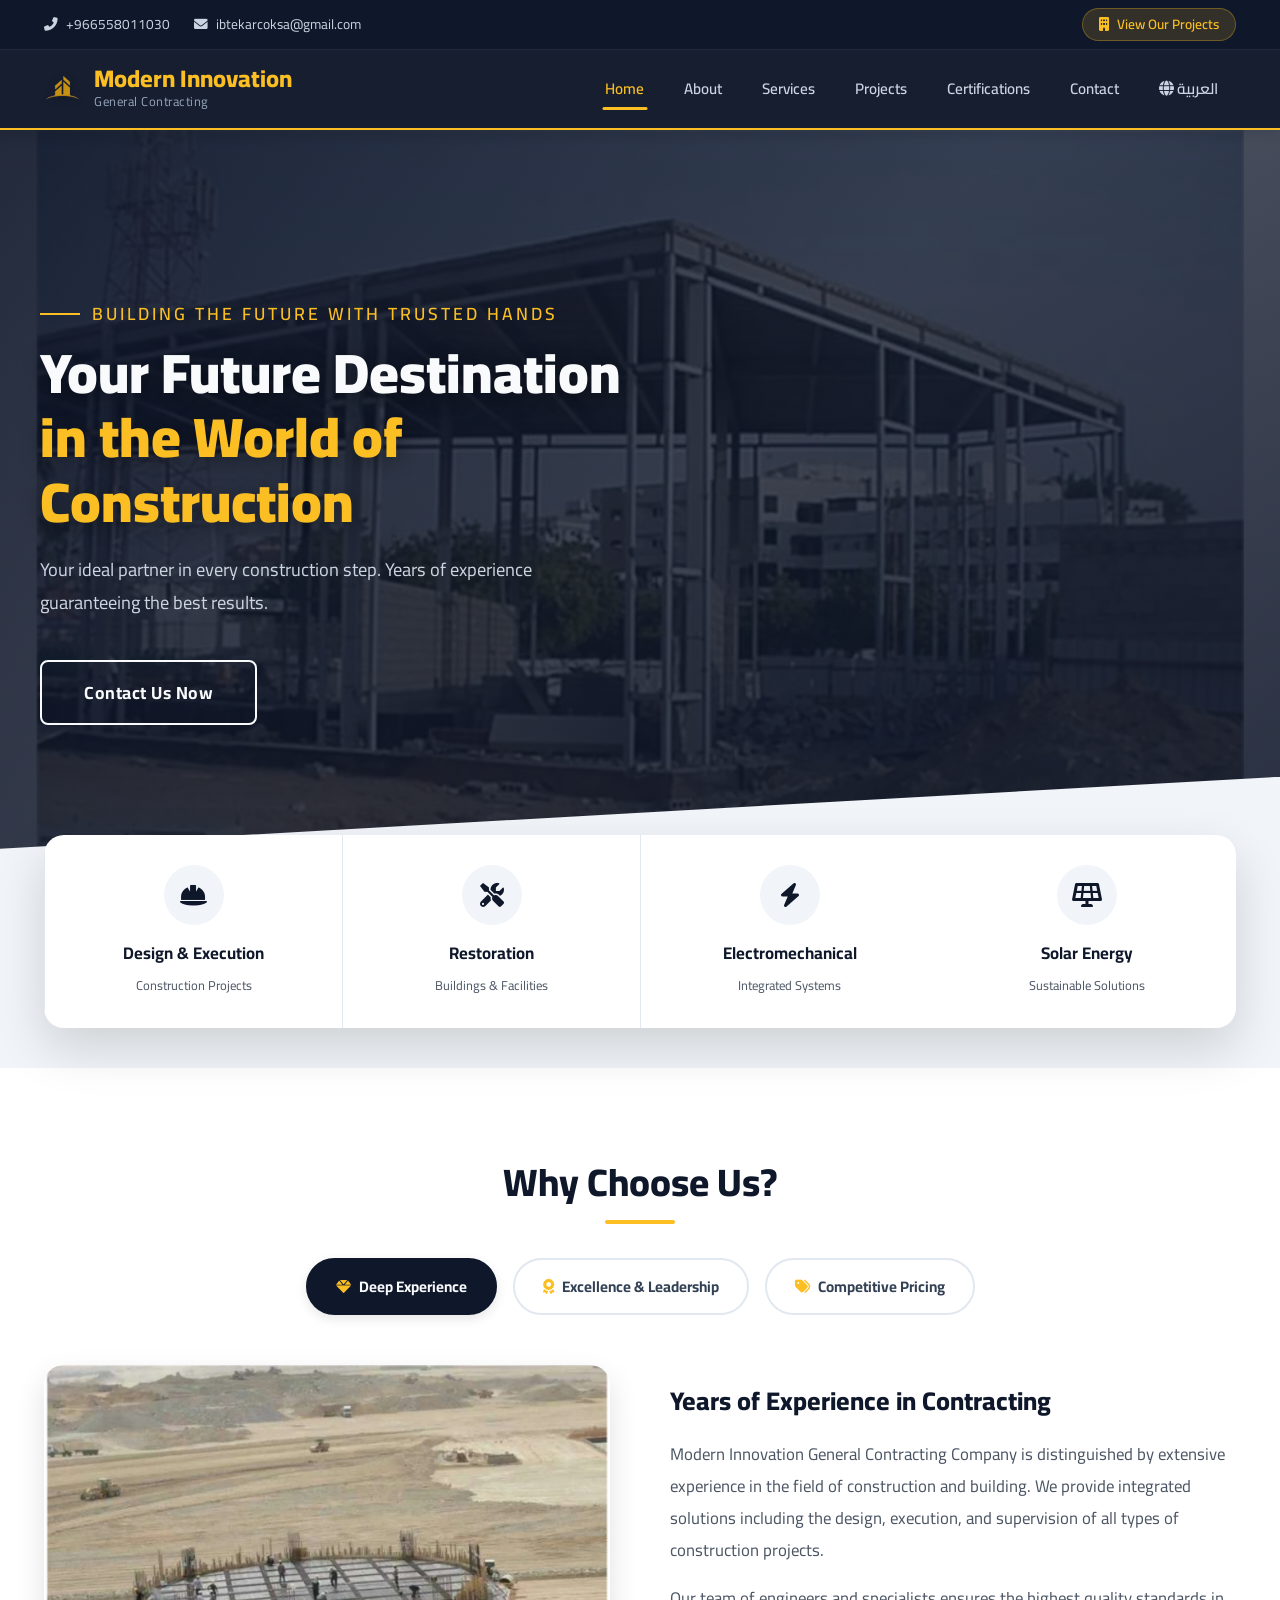
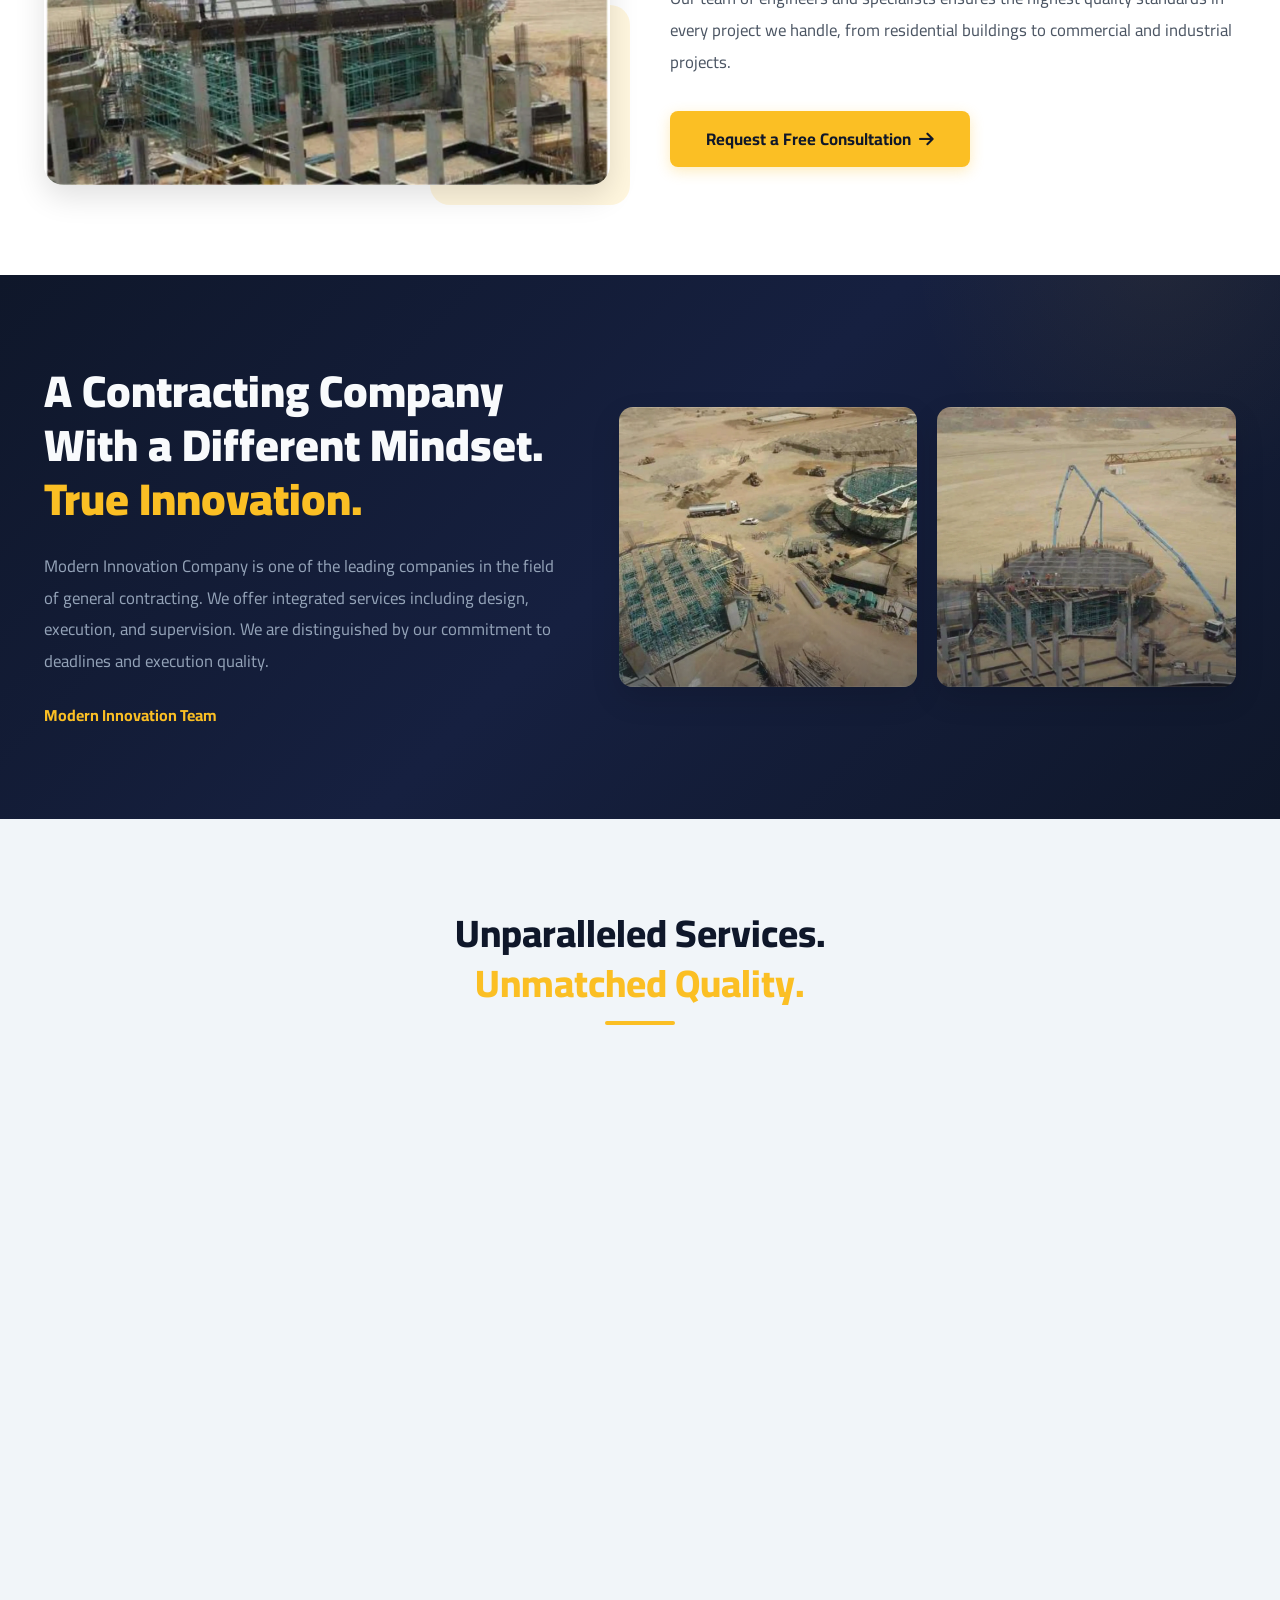
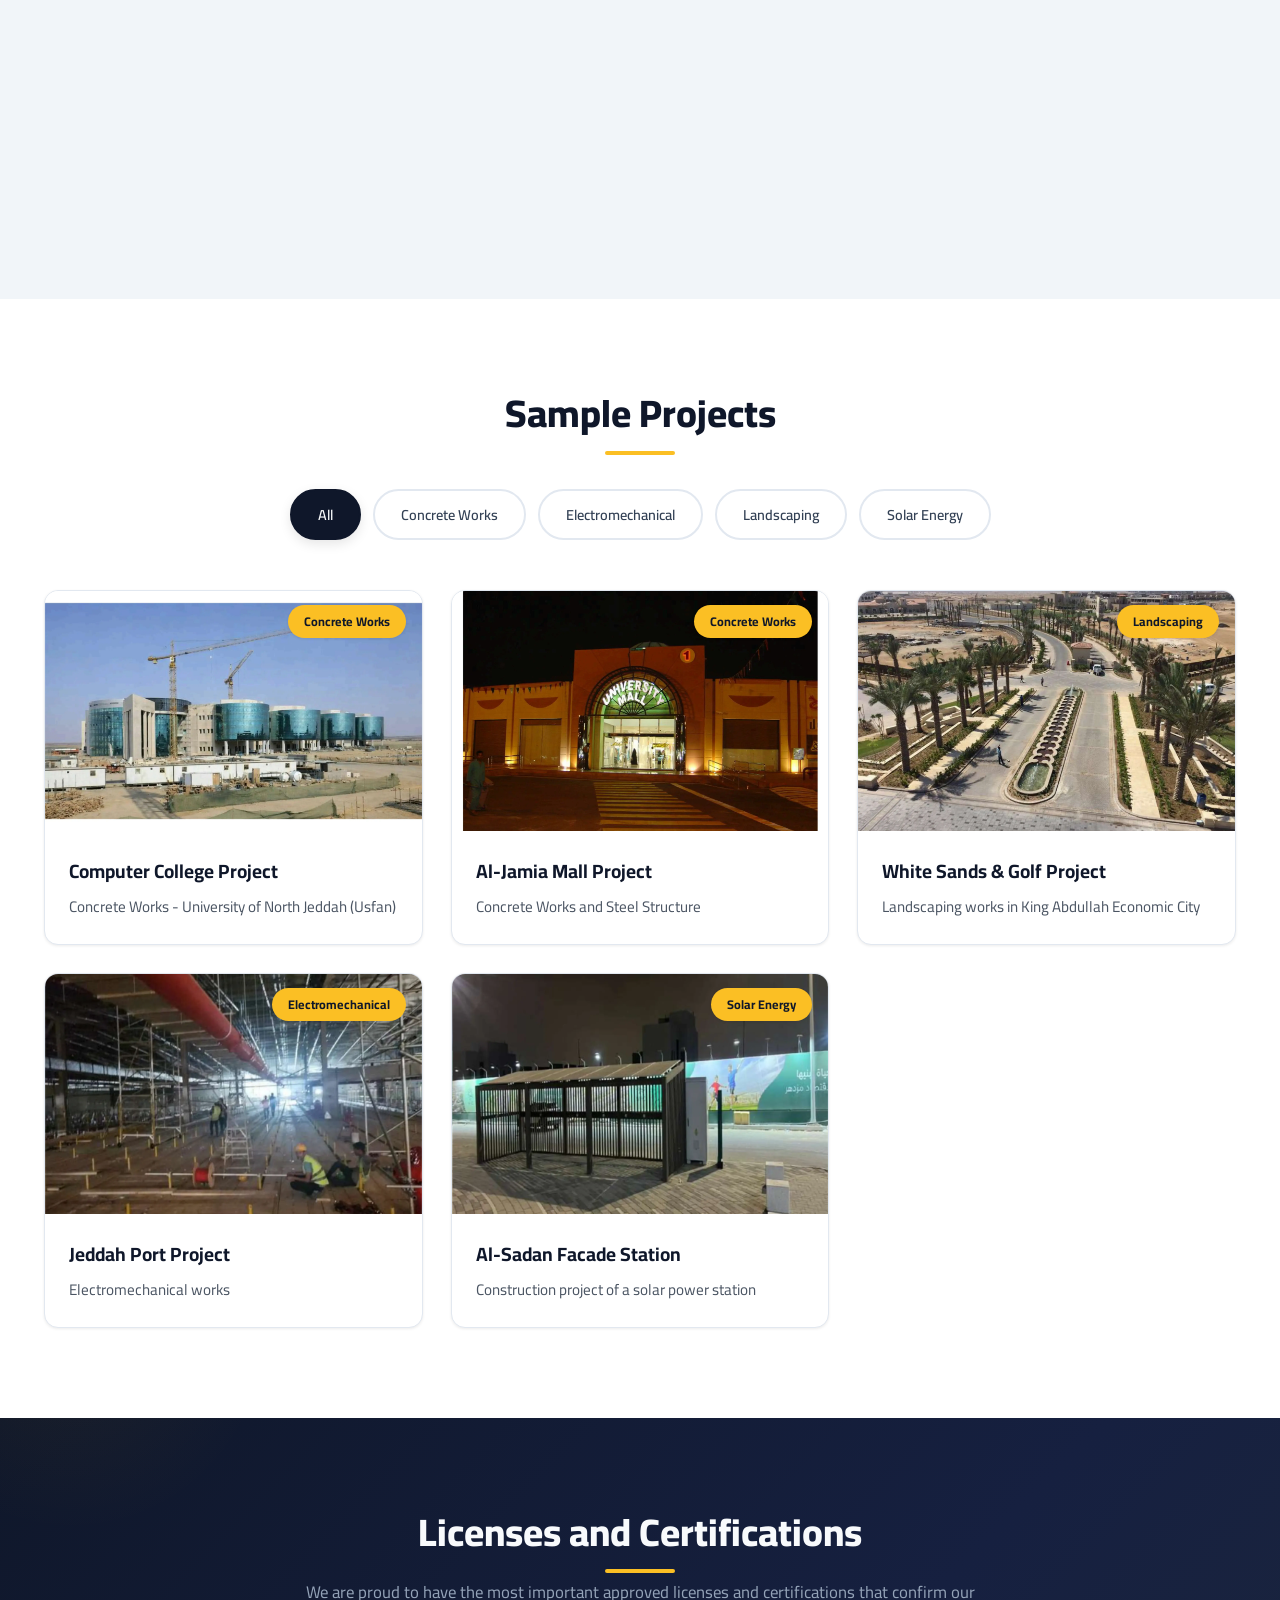
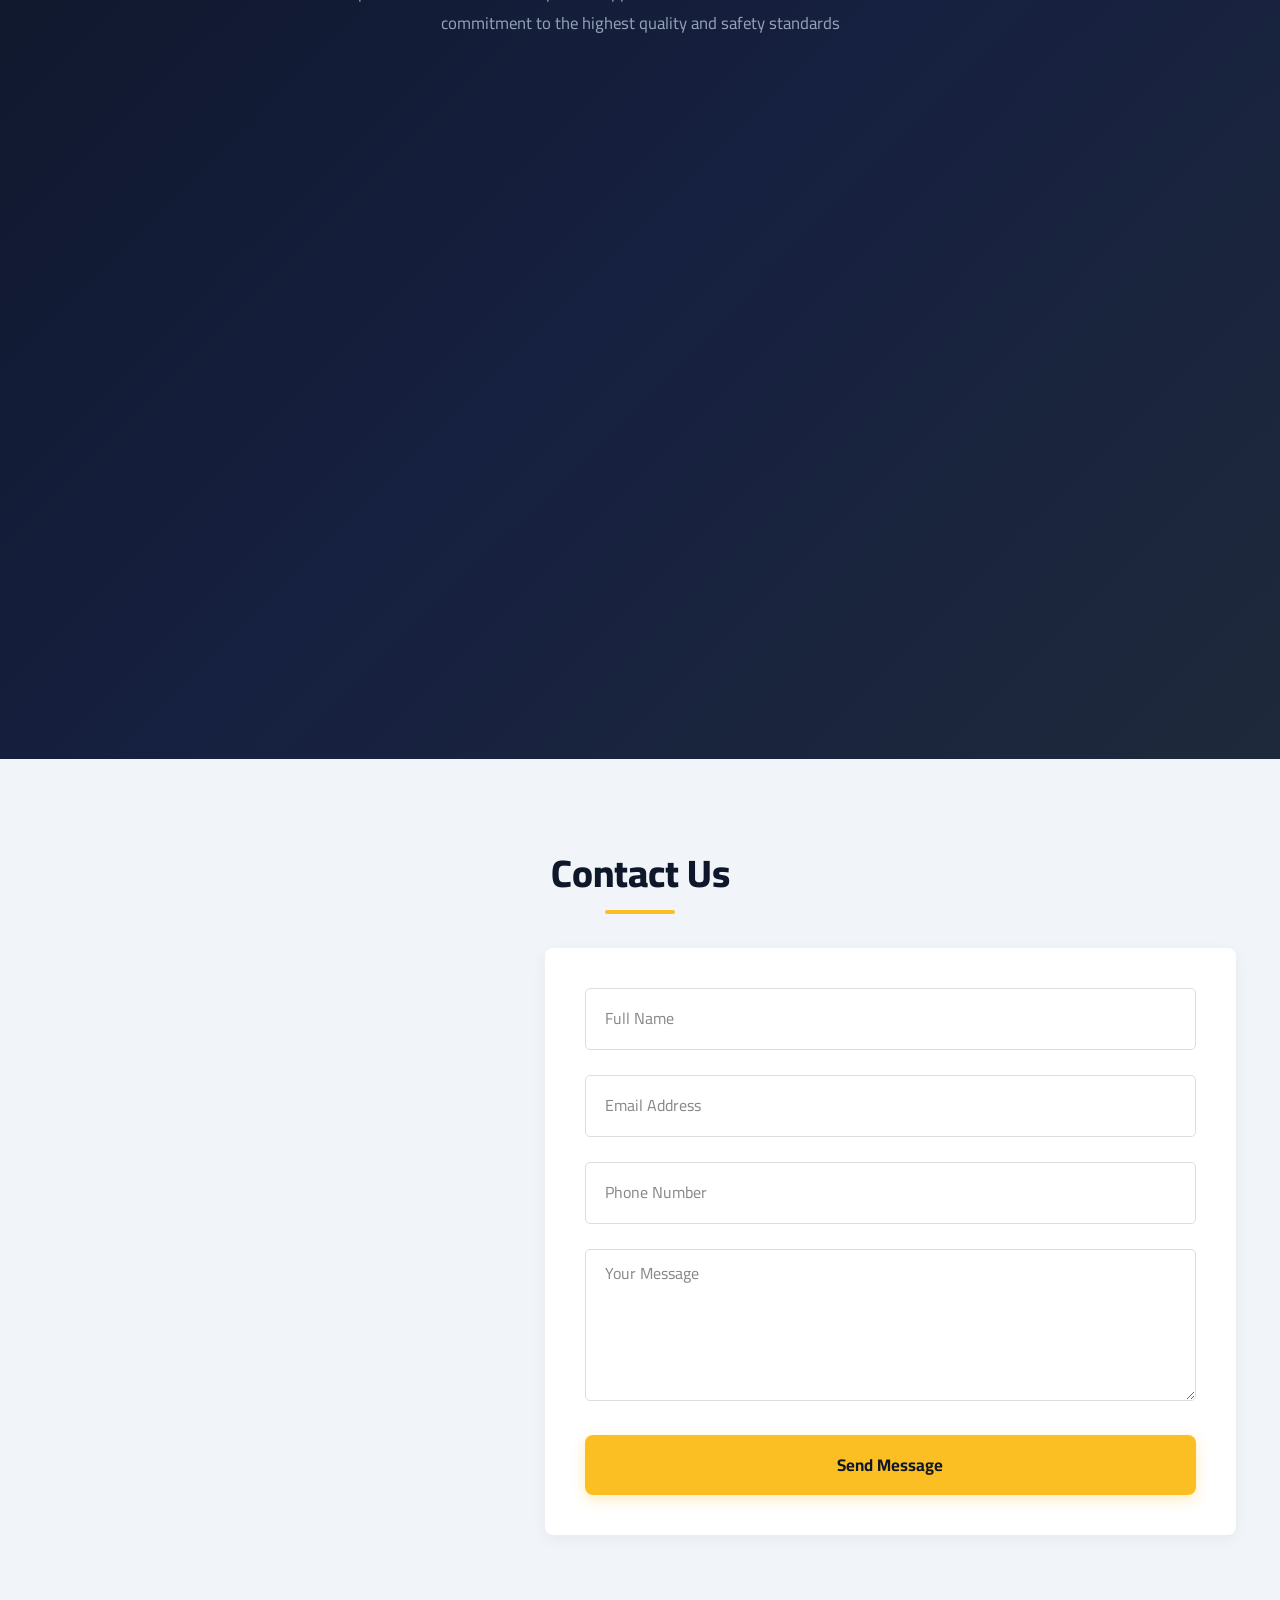
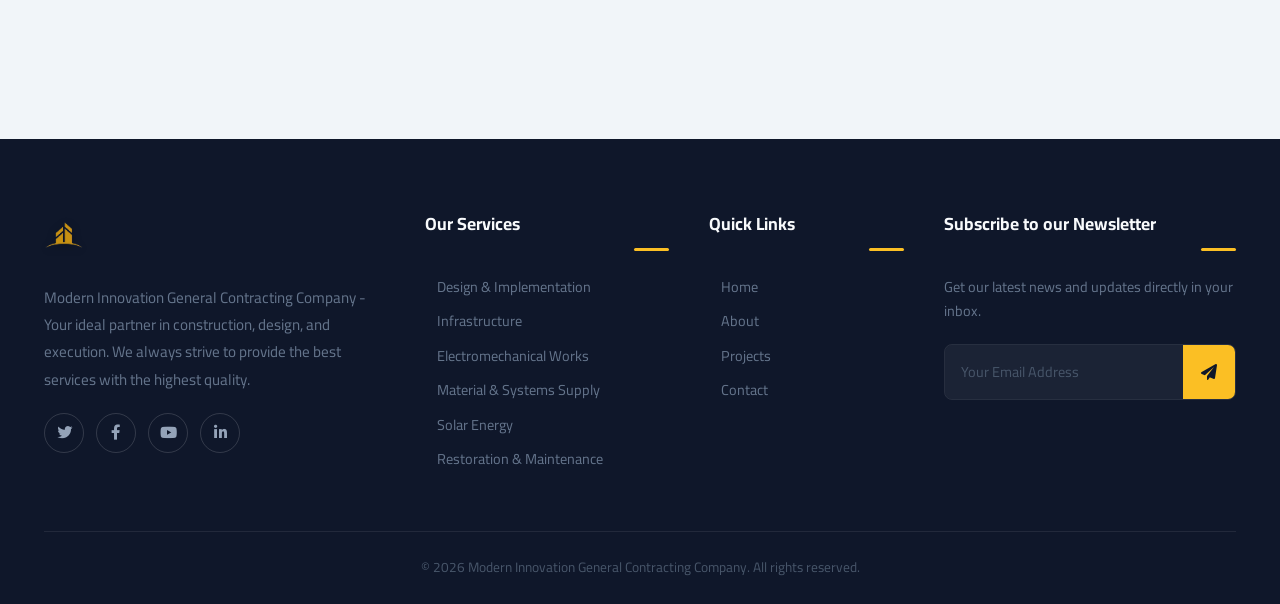
==== index.html @ 1341a2c2 "Edit some Accessiblity" ====
<!DOCTYPE html>
<html lang="en" dir="ltr">
<head>
    <meta charset="UTF-8">
    <meta name="viewport" content="width=device-width, initial-scale=1.0">
    <title data-i18n="site_title">Modern Innovation General Contracting Company</title>
    <meta name="description" content="Modern Innovation General Contracting Company - Your ideal partner in construction, design, and execution. Years of experience in general contracting.">
    <meta name="keywords" data-i18n="site_keywords" content="general contracting, construction, design, execution, infrastructure, electromechanical, solar energy, restoration, maintenance, Jeddah, Saudi Arabia">
    
    <!-- Open Graph / Facebook -->
    <meta property="og:type" content="website">
    <meta property="og:url" content="https://innovation-sa.com/">
    <meta property="og:title" data-i18n="site_title" content="Modern Innovation General Contracting Company">
    <meta property="og:description" data-i18n="site_desc" content="Modern Innovation General Contracting Company - Your ideal partner in construction, design, and execution. Years of experience in general contracting.">
    <meta property="og:image" content="https://innovation-sa.com/Imgs/Logo.webp">

    <!-- Twitter -->
    <meta property="twitter:card" content="summary_large_image">
    <meta property="twitter:url" content="https://innovation-sa.com/">
    <meta property="twitter:title" data-i18n="site_title" content="Modern Innovation General Contracting Company">
    <meta property="twitter:description" data-i18n="site_desc" content="Modern Innovation General Contracting Company - Your ideal partner in construction, design, and execution. Years of experience in general contracting.">
    <meta property="twitter:image" content="https://innovation-sa.com/Imgs/Logo.webp">
    
    <link rel="stylesheet" href="https://cdnjs.cloudflare.com/ajax/libs/font-awesome/6.4.0/css/all.min.css" media="print" onload="this.media='all'">
    <!-- Google Fonts: Cairo -->
    <link rel="preconnect" href="https://fonts.googleapis.com">
    <link rel="preconnect" href="https://fonts.gstatic.com" crossorigin>

    <link rel="stylesheet" href="https://fonts.googleapis.com/css2?family=Cairo:wght@300;400;600;700;800;900&display=swap" media="print" onload="this.media='all'">
    <noscript><link rel="stylesheet" href="https://fonts.googleapis.com/css2?family=Cairo:wght@300;400;600;700;800;900&display=swap"></noscript>

    <link rel="preload" href="style.css" as="style">
    <link rel="stylesheet" href="style.css">

    <link rel="stylesheet" href="https://cdnjs.cloudflare.com/ajax/libs/font-awesome/6.0.0/css/all.min.css" media="print" onload="this.media='all'">
    <noscript><link rel="stylesheet" href="https://cdnjs.cloudflare.com/ajax/libs/font-awesome/6.0.0/css/all.min.css"></noscript>

    <link rel="preload" as="image" href="Imgs/heroImage.webp" fetchpriority="high">
</head>
<body>

    <!-- Skip to main content link -->
    <a href="#home" class="skip-link">Skip to main content</a>

    <!-- Top Utility Bar -->
    <div class="top-bar">
        <div class="container">
            <div class="top-bar-content">
                <div class="top-bar-contact">
                    <a href="tel:+966558011030"><i class="fas fa-phone-alt"></i> <span data-i18n="phone_num">+966558011030</span></a>
                    <a href="mailto:ibtekarcoksa@gmail.com"><i class="fas fa-envelope"></i> <span data-i18n="email_addr">ibtekarcoksa@gmail.com</span></a>
                </div>
                <div class="top-bar-cta">
                    <a href="#projects"><i class="fas fa-building"></i> <span data-i18n="top_btn">View Our Projects</span></a>
                </div>
            </div>
        </div>
    </div>

    <!-- Main Navbar -->
    <header class="navbar" id="mainNav" role="banner">
        <div class="container">
            <div class="logo">
                <a href="#home">
                    <img src="Imgs/Logo.webp" alt="Modern Innovation General Contracting Company Logo" class="logo-img">
                    <div class="logo-text">
                        <h2 data-i18n="logo_h2">Modern Innovation</h2>
                        <span data-i18n="logo_span">General Contracting</span>
                    </div>
                </a>
            </div>
            <nav class="nav-links" role="navigation" aria-label="Main navigation">
                <a href="#home" class="active" data-i18n="nav_home">Home</a>
                <a href="#about" data-i18n="nav_about">About</a>
                <a href="#services" data-i18n="nav_services">Services</a>
                <a href="#projects" data-i18n="nav_projects">Projects</a>
                <a href="#licenses" data-i18n="nav_certs">Certifications</a>
                <a href="#contact" data-i18n="nav_contact">Contact</a>
                <a href="#" class="lang-switch" id="langToggle" aria-label="Switch language"><i class="fas fa-globe"></i> <span data-i18n="lang_text">العربية</span></a>
            </nav>
            <button class="mobile-menu-btn" aria-label="Toggle menu"><i class="fas fa-bars"></i></button>
        </div>
    </header>

    <main>
        <!-- Hero Section -->
        <section id="home" class="hero">
        <div class="hero-overlay"></div>
        <div class="hero-content">
            <p class="hero-subtitle" data-i18n="hero_sub">Building the future with trusted hands</p>
            <h1 data-i18n="hero_h1">Your Future Destination<br><span>in the World of Construction</span></h1>
            <p class="hero-desc" data-i18n="hero_p">Your ideal partner in every construction step. Years of experience guaranteeing the best results.</p>
            <a href="#contact" class="btn btn-hero" data-i18n="hero_btn">Contact Us Now</a>
        </div>
        <div class="hero-diagonal"></div>
    </section>

    <!-- Service Tabs Strip (overlapping hero) -->
    <section class="service-tabs-strip">
        <div class="container">
            <div class="service-tabs">
                <div class="service-tab" data-tab="design">
                    <div class="service-tab-icon"><i class="fas fa-hard-hat"></i></div>
                    <h3 data-i18n="tab_design_h4">Design & Execution</h3>
                    <span data-i18n="tab_design_span">Construction Projects</span>
                </div>
                <div class="service-tab" data-tab="maintenance">
                    <div class="service-tab-icon"><i class="fas fa-tools"></i></div>
                    <h3 data-i18n="tab_maint_h4">Restoration</h3>
                    <span data-i18n="tab_maint_span">Buildings & Facilities</span>
                </div>
                <div class="service-tab" data-tab="electro">
                    <div class="service-tab-icon"><i class="fas fa-bolt"></i></div>
                    <h3 data-i18n="tab_elec_h4">Electromechanical</h3>
                    <span data-i18n="tab_elec_span">Integrated Systems</span>
                </div>
                <div class="service-tab" data-tab="solar">
                    <div class="service-tab-icon"><i class="fas fa-solar-panel"></i></div>
                    <h3 data-i18n="tab_solar_h4">Solar Energy</h3>
                    <span data-i18n="tab_solar_span">Sustainable Solutions</span>
                </div>
            </div>
        </div>
    </section>

    <!-- Why Choose Us Section -->
    <section id="about" class="why-choose-us section-padding">
        <div class="container">
            <h2 class="section-title" data-i18n="why_h2">Why Choose Us?</h2>
            <div class="choose-pills">
                <button class="choose-pill active" data-pill="quality">
                    <i class="fas fa-gem"></i> <span data-i18n="pill_quality">Deep Experience</span>
                </button>
                <button class="choose-pill" data-pill="excellence">
                    <i class="fas fa-award"></i> <span data-i18n="pill_exc">Excellence & Leadership</span>
                </button>
                <button class="choose-pill" data-pill="pricing">
                    <i class="fas fa-tags"></i> <span data-i18n="pill_price">Competitive Pricing</span>
                </button>
            </div>
            <div class="choose-content">
                <div class="choose-image-wrapper">
                    <div class="choose-image-main">
                        <img src="Imgs/computerCollage.webp" alt="Featured Construction Projects - Modern Innovation" width="600" height="420">
                    </div>
                    <div class="choose-image-accent"></div>
                </div>
                <div class="choose-text">
                    <div class="choose-text-panel active" data-panel="quality">
                        <h3 data-i18n="panel_q_h3">Years of Experience in Contracting</h3>
                        <p data-i18n="panel_q_p1">Modern Innovation General Contracting Company is distinguished by extensive experience in the field of construction and building. We provide integrated solutions including the design, execution, and supervision of all types of construction projects.</p>
                        <p data-i18n="panel_q_p2">Our team of engineers and specialists ensures the highest quality standards in every project we handle, from residential buildings to commercial and industrial projects.</p>
                    </div>
                    <div class="choose-text-panel" data-panel="excellence">
                        <h3 data-i18n="panel_e_h3">Excellence in Execution and Creativity</h3>
                        <p data-i18n="panel_e_p1">We always strive to provide the best innovative solutions in the world of construction. We use the latest technologies and materials to ensure the execution of projects that exceed expectations.</p>
                        <p data-i18n="panel_e_p2">We have gained the trust of our clients through our commitment to deadlines and high quality in every project.</p>
                    </div>
                    <div class="choose-text-panel" data-panel="pricing">
                        <h3 data-i18n="panel_p_h3">Competitive Prices with High Quality</h3>
                        <p data-i18n="panel_p_p1">We believe that high quality doesn't have to be expensive. We offer competitive prices while maintaining the highest quality standards in execution.</p>
                        <p data-i18n="panel_p_p2">We work with our clients to find the optimal solutions that suit their budgets without compromising the quality of work.</p>
                    </div>
                    <a href="#contact" class="btn btn-primary" data-i18n="btn_consult">Request a Free Consultation <i class="fas fa-arrow-right"></i></a>
                </div>
            </div>
        </div>
    </section>

    <!-- Dark CTA Band - Innovation Section -->
    <section class="innovation-band">
        <div class="container">
            <div class="innovation-content">
                <div class="innovation-text">
                    <h2 data-i18n="inno_h2">A Contracting Company<br>With a Different Mindset.<br><span>True Innovation.</span></h2>
                    <p data-i18n="inno_p">Modern Innovation Company is one of the leading companies in the field of general contracting. We offer integrated services including design, execution, and supervision. We are distinguished by our commitment to deadlines and execution quality.</p>
                    <div class="innovation-author">
                        <strong data-i18n="inno_author">Modern Innovation Team</strong>
                    </div>
                </div>
                <div class="innovation-images">
                    <div class="innovation-img">
                        <img src="Imgs/computerCollage2.webp" alt="Building Construction and Engineering" loading="lazy" width="400" height="280">
                    </div>
                    <div class="innovation-img">
                        <img src="Imgs/computerCollage3.webp" alt="Modern Architectural Design" loading="lazy" width="400" height="280">
                    </div>
                </div>
            </div>
        </div>
    </section>

    <!-- Services Detail Section -->
    <section id="services" class="services-detail section-padding">
        <div class="container">
            <div class="services-detail-header">
                <h2 class="section-title" data-i18n="serv_h2">Unparalleled Services.<br><span>Unmatched Quality.</span></h2>
            </div>
            <div class="services-detail-grid">
                <div class="service-detail-card">
                    <div class="service-detail-icon">
                        <i class="fas fa-drafting-compass"></i>
                    </div>
                    <h3 data-i18n="serv_1_h3">Design & Implementation</h3>
                    <p data-i18n="serv_1_p">Comprehensive design and execution of construction projects, including architecture, engineering, and landscaping to match your vision perfectly.</p>
                    <a href="service-design.html" class="service-link" aria-label="Learn more about Design & Implementation" data-i18n-aria-label="aria_view_service"><i class="fas fa-arrow-right"></i></a>
                </div>
                <div class="service-detail-card">
                    <div class="service-detail-icon">
                        <i class="fas fa-road"></i>
                    </div>
                    <h3 data-i18n="serv_2_h3">Infrastructure</h3>
                    <p data-i18n="serv_2_p">Developing robust infrastructure tailored to support various facilities with optimal efficiency and sustainability.</p>
                    <a href="service-infrastructure.html" class="service-link" aria-label="Learn more about Infrastructure" data-i18n-aria-label="aria_view_service"><i class="fas fa-arrow-right"></i></a>
                </div>
                <div class="service-detail-card">
                    <div class="service-detail-icon">
                        <i class="fas fa-bolt"></i>
                    </div>
                    <h3 data-i18n="serv_3_h3">Electromechanical Works</h3>
                    <p data-i18n="serv_3_p">Installation and maintenance of integrated electrical and mechanical systems for buildings.</p>
                    <a href="service-electro.html" class="service-link" aria-label="Learn more about Electromechanical Works" data-i18n-aria-label="aria_view_service"><i class="fas fa-arrow-right"></i></a>
                </div>
                <div class="service-detail-card">
                    <div class="service-detail-icon">
                        <i class="fas fa-boxes"></i>
                    </div>
                    <h3 data-i18n="serv_4_h3">Material & Systems Supply</h3>
                    <p data-i18n="serv_4_p">Providing high-quality building materials and advanced technical systems for diverse project requirements.</p>
                    <a href="service-supply.html" class="service-link" aria-label="Learn more about Material & Systems Supply" data-i18n-aria-label="aria_view_service"><i class="fas fa-arrow-right"></i></a>
                </div>
                <div class="service-detail-card">
                    <div class="service-detail-icon">
                        <i class="fas fa-solar-panel"></i>
                    </div>
                    <h3 data-i18n="serv_5_h3">Solar Energy</h3>
                    <p data-i18n="serv_5_p">Sustainable solar energy solutions for homes, commercial and industrial facilities.</p>
                    <a href="service-solar.html" class="service-link" aria-label="Learn more about Solar Energy" data-i18n-aria-label="aria_view_service"><i class="fas fa-arrow-right"></i></a>
                </div>
                <div class="service-detail-card">
                    <div class="service-detail-icon">
                        <i class="fas fa-tools"></i>
                    </div>
                    <h3 data-i18n="serv_6_h3">Restoration & Maintenance</h3>
                    <p data-i18n="serv_6_p">Comprehensive restoration and maintenance services for buildings and facilities using the latest technologies.</p>
                    <a href="service-maintenance.html" class="service-link" aria-label="Learn more about Restoration & Maintenance" data-i18n-aria-label="aria_view_service"><i class="fas fa-arrow-right"></i></a>
                </div>
            </div>
        </div>
    </section>

    <!-- Projects Section -->
    <section id="projects" class="projects section-padding">
        <div class="container">
            <h2 class="section-title" data-i18n="proj_h2">Sample Projects</h2>
            
            <div class="filter-buttons">
                <button class="filter-btn active" data-filter="all" data-i18n="filter_all">All</button>
                <button class="filter-btn" data-filter="concrete" data-i18n="filter_conc">Concrete Works</button>
                <button class="filter-btn" data-filter="electro" data-i18n="filter_elec">Electromechanical</button>
                <button class="filter-btn" data-filter="landscape" data-i18n="filter_land">Landscaping</button>
                <button class="filter-btn" data-filter="solar" data-i18n="filter_solar">Solar Energy</button>
            </div>

            <div class="projects-grid">
                
                <div class="project-card" data-category="concrete">
                    <div class="project-card-img-wrapper">
                        <div class="project-image" style="background-image: url('Imgs/cardComputerCollage.webp');"></div>
                        <div class="project-overlay">
                            <span class="project-category-tag" data-i18n="proj_1_tag">Concrete Works</span>
                        </div>
                    </div>
                    <div class="project-info">
                        <h3 data-i18n="proj_1_h3">Computer College Project</h3>
                        <p data-i18n="proj_1_p">Concrete Works - University of North Jeddah (Usfan)</p>
                    </div>
                </div>

                <div class="project-card" data-category="concrete">
                    <div class="project-card-img-wrapper">
                        <div class="project-image" style="background-image: url('Imgs/cardElgm3amall.webp');"></div>
                        <div class="project-overlay">
                            <span class="project-category-tag" data-i18n="proj_2_tag">Concrete Works</span>
                        </div>
                    </div>
                    <div class="project-info">
                        <h3 data-i18n="proj_2_h3">Al-Jamia Mall Project</h3>
                        <p data-i18n="proj_2_p">Concrete Works and Steel Structure</p>
                    </div>
                </div>

                <div class="project-card" data-category="landscape">
                    <div class="project-card-img-wrapper">
                        <div class="project-image" style="background-image: url('Imgs/CardforWhiteSand.webp');"></div>
                        <div class="project-overlay">
                            <span class="project-category-tag" data-i18n="proj_3_tag">Landscaping</span>
                        </div>
                    </div>
                    <div class="project-info">
                        <h3 data-i18n="proj_3_h3">White Sands & Golf Project</h3>
                        <p data-i18n="proj_3_p">Landscaping works in King Abdullah Economic City</p>
                    </div>
                </div>

                <div class="project-card" data-category="electro">
                    <div class="project-card-img-wrapper">
                        <div class="project-image" style="background-image: url('Imgs/GaddahProject.webp');"></div>
                        <div class="project-overlay">
                            <span class="project-category-tag" data-i18n="proj_4_tag">Electromechanical</span>
                        </div>
                    </div>
                    <div class="project-info">
                        <h3 data-i18n="proj_4_h3">Jeddah Port Project</h3>
                        <p data-i18n="proj_4_p">Electromechanical works</p>
                    </div>
                </div>

                <div class="project-card" data-category="solar">
                    <div class="project-card-img-wrapper">
                        <div class="project-image" style="background-image: url('Imgs/SendProject.webp');"></div>
                        <div class="project-overlay">
                            <span class="project-category-tag" data-i18n="proj_5_tag">Solar Energy</span>
                        </div>
                    </div>
                    <div class="project-info">
                        <h3 data-i18n="proj_5_h3">Al-Sadan Facade Station</h3>
                        <p data-i18n="proj_5_p">Construction project of a solar power station</p>
                    </div>
                </div>

            </div>
        </div>
    </section>

    <!-- Licenses & Certifications Section -->
    <section id="licenses" class="licenses-section section-padding">
        <div class="container">
            <h2 class="section-title" data-i18n="lic_h2">Licenses and Certifications</h2>
            <p class="licenses-subtitle" data-i18n="lic_p">We are proud to have the most important approved licenses and certifications that confirm our commitment to the highest quality and safety standards</p>
            <div class="licenses-grid">

                <div class="license-card">
                    <div class="license-img">
                        <img src="Imgs/السجل التجاري.webp" alt="Commercial Register Certificate" loading="lazy" width="300" height="400">
                    </div>
                    <div class="license-content">
                        <h3 data-i18n="lic_1_h3">Commercial Register Certificate</h3>
                        <p data-i18n="lic_1_p">Approved commercial register for Modern Innovation General Contracting Company</p>
                        <span class="license-issuer"><i class="fas fa-landmark"></i> <span data-i18n="lic_1_iss">Ministry of Commerce</span></span>
                    </div>
                </div>

                <div class="license-card">
                    <div class="license-img">
                        <img src="Imgs/شهادة اعتماد المنشأه.webp" alt="Facility Accreditation Certificate" loading="lazy" width="300" height="400">
                    </div>
                    <div class="license-content">
                        <h3 data-i18n="lic_2_h3">Facility Accreditation Certificate</h3>
                        <p data-i18n="lic_2_p">Accreditation certificate from the Ministry of Municipalities and Housing in the fields of operation, maintenance, and construction</p>
                        <span class="license-issuer"><i class="fas fa-landmark"></i> <span data-i18n="lic_2_iss">Ministry of Municipalities and Housing</span></span>
                    </div>
                </div>

                <div class="license-card">
                    <div class="license-img">
                        <img src="Imgs/شهادة تسجيل الضريبه المضافه.webp" alt="VAT Registration Certificate" loading="lazy" width="300" height="400">
                    </div>
                    <div class="license-content">
                        <h3 data-i18n="lic_3_h3">VAT Registration Certificate</h3>
                        <p data-i18n="lic_3_p">Approved registration in Value Added Tax (VAT)</p>
                        <span class="license-issuer"><i class="fas fa-landmark"></i> <span data-i18n="lic_3_iss">Zakat, Tax and Customs Authority</span></span>
                    </div>
                </div>

                <div class="license-card">
                    <div class="license-img">
                        <img src="Imgs/شهادة منشات.webp" alt="Monshaat Certificate for Small and Medium Enterprises" loading="lazy" width="300" height="400">
                    </div>
                    <div class="license-content">
                        <h3 data-i18n="lic_4_h3">Monshaat Certificate</h3>
                        <p data-i18n="lic_4_p">Classification certificate for Small and Medium Enterprises from Monshaat</p>
                        <span class="license-issuer"><i class="fas fa-building"></i> <span data-i18n="lic_4_iss">General Authority for Small and Medium Enterprises</span></span>
                    </div>
                </div>

                <div class="license-card">
                    <div class="license-img">
                        <img src="Imgs/اثبات عنوان.webp" alt="National Address Proof for Company" loading="lazy" width="300" height="400">
                    </div>
                    <div class="license-content">
                        <h3 data-i18n="lic_5_h3">National Address Proof</h3>
                        <p data-i18n="lic_5_p">Approved National Address proof for the company</p>
                        <span class="license-issuer"><i class="fas fa-map-marker-alt"></i> <span data-i18n="lic_5_iss">National Address</span></span>
                    </div>
                </div>

                <div class="license-card">
                    <div class="license-img">
                        <img src="Imgs/خطاب الايبان.webp" alt="Bank IBAN Letter" loading="lazy" width="300" height="400">
                    </div>
                    <div class="license-content">
                        <h3 data-i18n="lic_6_h3">Bank IBAN Letter</h3>
                        <p data-i18n="lic_6_p">Official IBAN letter from Saudi National Bank</p>
                        <span class="license-issuer"><i class="fas fa-university"></i> <span data-i18n="lic_6_iss">Saudi National Bank (SNB)</span></span>
                    </div>
                </div>

            </div>
        </div>
    </section>

    <!-- Contact Section -->
    <section id="contact" class="contact-section section-padding">
        <div class="container">
            <h2 class="section-title" data-i18n="cont_h2">Contact Us</h2>
            
            <div class="contact-wrapper">
                <div class="contact-info-grid">
                    <div class="contact-info-card">
                        <div class="contact-icon"><i class="fas fa-phone-alt"></i></div>
                        <h3 data-i18n="cont_1_h4">Call Us</h3>
                        <p>+966 55 801 1030</p>
                        <p>+966 55 663 4000</p>
                    </div>
                    <div class="contact-info-card">
                        <div class="contact-icon"><i class="fas fa-envelope"></i></div>
                        <h3 data-i18n="cont_2_h4">Email</h3>
                        <p>ibtekarcoksa@gmail.com</p>
                    </div>
                    <div class="contact-info-card">
                        <div class="contact-icon"><i class="fas fa-map-marker-alt"></i></div>
                        <h3 data-i18n="cont_3_h4">Location</h3>
                        <p data-i18n="cont_3_p">Jeddah - Al-Baghdadiyah Al-Gharbiyah, Office 403</p>
                    </div>
                </div>

                <div class="contact-form-container">
                    <form action="https://api.web3forms.com/submit" method="POST" class="contact-form">
                        
                        <input type="hidden" name="access_key" value="YOUR_ACCESS_KEY_HERE">
                        <input type="hidden" name="redirect" value="https://web3forms.com/success">
                        
                        <div class="input-group">
                            <input type="text" name="name" id="name" required placeholder=" ">
                            <label for="name" data-i18n="form_name">Full Name</label>
                        </div>
                        
                        <div class="input-group">
                            <input type="email" name="email" id="email" required placeholder=" ">
                            <label for="email" data-i18n="form_email">Email Address</label>
                        </div>
                        
                        <div class="input-group">
                            <input type="tel" name="phone" id="phone" placeholder=" ">
                            <label for="phone" data-i18n="form_phone">Phone Number</label>
                        </div>
                        
                        <div class="input-group">
                            <textarea name="message" id="message" required placeholder=" " rows="4"></textarea>
                            <label for="message" data-i18n="form_msg">Your Message</label>
                        </div>
                        
                        <button type="submit" class="btn btn-primary" style="width: 100%;" data-i18n="form_btn">Send Message</button>
                    </form>
                </div>
            </div>
        </div>
    </section>
    </main>
    <!-- Footer -->
    <footer class="main-footer" role="contentinfo">
        <div class="container">
            <div class="footer-grid">
                <div class="footer-brand">
                    <div class="footer-logo">
                        <img src="Imgs/Logo.webp" alt="Modern Innovation General Contracting Company Logo" class="footer-logo-img">
                    </div>
                    <p data-i18n="foot_p1">Modern Innovation General Contracting Company - Your ideal partner in construction, design, and execution. We always strive to provide the best services with the highest quality.</p>
                    <div class="footer-social">
                        <a href="#" aria-label="Twitter"><i class="fab fa-twitter"></i></a>
                        <a href="#" aria-label="Facebook"><i class="fab fa-facebook-f"></i></a>
                        <a href="#" aria-label="YouTube"><i class="fab fa-youtube"></i></a>
                        <a href="#" aria-label="LinkedIn"><i class="fab fa-linkedin-in"></i></a>
                    </div>
                </div>
                <div class="footer-links-col">
                    <h2 data-i18n="foot_h4_serv">Our Services</h2>
                    <ul>
                        <li><a href="#services" data-i18n="foot_serv_1">Design & Implementation</a></li>
                        <li><a href="#services" data-i18n="foot_serv_2">Infrastructure</a></li>
                        <li><a href="#services" data-i18n="foot_serv_3">Electromechanical Works</a></li>
                        <li><a href="#services" data-i18n="foot_serv_4">Material & Systems Supply</a></li>
                        <li><a href="#services" data-i18n="foot_serv_5">Solar Energy</a></li>
                        <li><a href="#services" data-i18n="foot_serv_6">Restoration & Maintenance</a></li>
                    </ul>
                </div>
                <div class="footer-links-col">
                    <h2 data-i18n="foot_h4_quick">Quick Links</h2>
                    <ul>
                        <li><a href="#home" data-i18n="nav_home">Home</a></li>
                        <li><a href="#about" data-i18n="nav_about">About</a></li>
                        <li><a href="#projects" data-i18n="nav_projects">Projects</a></li>
                        <li><a href="#contact" data-i18n="nav_contact">Contact</a></li>
                    </ul>
                </div>
                <div class="footer-newsletter">
                    <h2 data-i18n="foot_news_h4">Subscribe to our Newsletter</h2>
                    <p data-i18n="foot_news_p">Get our latest news and updates directly in your inbox.</p>
                    <form class="newsletter-form" onsubmit="event.preventDefault();">
                        <input type="email" placeholder="Your Email Address" required data-i18n-placeholder="foot_news_ph">
                        <button type="submit" aria-label="Subscribe to newsletter" data-i18n-aria-label="aria_newsletter"><i class="fas fa-paper-plane"></i></button>
                    </form>
                </div>
            </div>
            <div class="footer-bottom">
                <p data-i18n="foot_bot">© 2026 Modern Innovation General Contracting Company. All rights reserved.</p>
            </div>
        </div>
    </footer>

    <!-- Certificate Lightbox Modal -->
    <div class="cert-modal" id="certModal" role="dialog" aria-labelledby="certModalTitle" aria-hidden="true">
        <div class="cert-modal-overlay"></div>
        <div class="cert-modal-content">
            <button class="cert-modal-close" aria-label="Close certificate modal"><i class="fas fa-times"></i></button>
            <img src="" alt="" id="certModalImg">
            <p class="cert-modal-title" id="certModalTitle"></p>
        </div>
    </div>

    <!-- Scripts -->
    <script src="translations.js" defer></script>
    <script src="script.js" defer></script>
</body>
</html>
---- style.css ----
/* ============================================
   VARIABLES & DESIGN TOKENS
   ============================================ */
:root {
    --primary-color: #0f172a;
    --primary-light: #1e293b;
    --primary-mid: #162040;
    --accent-color: #fbbf24;
    --accent-dark: #f59e0b;
    --accent-glow: rgba(251, 191, 36, 0.3);
    --text-dark: #334155;
    --text-light: #f8fafc;
    --text-muted: #4b5563;
    --bg-light: #f1f5f9;
    --bg-white: #ffffff;
    --border-color: #e2e8f0;
    --shadow-sm: 0 1px 3px rgba(0,0,0,0.08);
    --shadow-md: 0 4px 12px rgba(0,0,0,0.1);
    --shadow-lg: 0 12px 30px rgba(0,0,0,0.12);
    --shadow-xl: 0 20px 50px rgba(0,0,0,0.15);
    --transition: all 0.2s cubic-bezier(0.4, 0, 0.2, 1);
    --radius-sm: 8px;
    --radius-md: 14px;
    --radius-lg: 20px;
    --radius-full: 50%;
}

/* ============================================
   ACCESSIBILITY
   ============================================ */
.skip-link {
    position: absolute;
    top: -40px;
    left: 6px;
    background: var(--primary-color);
    color: var(--text-light);
    padding: 8px 16px;
    text-decoration: none;
    border-radius: var(--radius-sm);
    z-index: 1000;
    font-weight: 600;
    transition: var(--transition);
}

.skip-link:focus {
    top: 6px;
    outline: 2px solid var(--accent-color);
    outline-offset: 2px;
}

/* ============================================
   ANIMATIONS
   ============================================ */
@keyframes fadeInDown {
    from { opacity: 0; transform: translateY(-25px); }
    to { opacity: 1; transform: translateY(0); }
}
@keyframes fadeInUp {
    from { opacity: 0; transform: translateY(30px); }
    to { opacity: 1; transform: translateY(0); }
}
@keyframes fadeIn {
    from { opacity: 0; }
    to { opacity: 1; }
}
@keyframes slideInRight {
    from { opacity: 0; transform: translateX(-30px); }
    to { opacity: 1; transform: translateX(0); }
}
@keyframes scaleIn {
    from { opacity: 0; transform: scale(0.9); }
    to { opacity: 1; transform: scale(1); }
}
@keyframes shimmer {
    0% { background-position: -200% 0; }
    100% { background-position: 200% 0; }
}
@keyframes float {
    0%, 100% { transform: translateY(0px); }
    50% { transform: translateY(-8px); }
}

/* ============================================
   RESET & BASE
   ============================================ */
* {
    margin: 0;
    padding: 0;
    box-sizing: border-box;
    font-family: 'Cairo binding', 'Cairo', 'Segoe UI', Tahoma, sans-serif;
}

html {
    scroll-behavior: smooth;
}

body {
    background-color: var(--bg-light);
    color: var(--text-dark);
    overflow-x: hidden;
    line-height: 1.7;
}

.container {
    max-width: 1240px;
    margin: 0 auto;
    padding: 0 24px;
}

img	{
    max-width:     100%;
    height: auto;
    display: block;
}

.visually-hidden {
    position: absolute;
    width: 1px;
    height: 1px;
    padding: 0;
    margin: -1px;
    overflow: hidden;
    clip: rect(0, 0, 0, 0);
    white-space: nowrap;
    border: 0;
}

main {
    display: block;
    width: 100%;
}

/* ============================================
   TOP UTILITY BAR
   ============================================ */
.top-bar {
    background: var(--primary-color);
    color: var(--text-light);
    padding: 8px 0;
    font-size: 0.85rem;
    border-bottom: 1px solid rgba(255,255,255,0.08);
    position: relative;
    z-index: 1001;
}

.top-bar-content {
    display: flex;
    justify-content: space-between;
    align-items: center;
}

.top-bar-contact {
    display: flex;
    gap: 24px;
}

[dir="rtl"] .top-bar-contact {
    flex-direction: row-reverse;
}

.top-bar-contact a,
.top-bar-cta a {
    color: #cbd5e1;
    text-decoration: none;
    transition: var(--transition);
    display: flex;
    align-items: center;
    gap: 8px;
}

.top-bar-contact a:hover,
.top-bar-cta a:hover {
    color: var(--accent-color);
}

.top-bar-cta a {
    background: rgba(251, 191, 36, 0.15);
    padding: 4px 16px;
    border-radius: 20px;
    border: 1px solid rgba(251, 191, 36, 0.3);
    font-weight: 600;
    color: var(--accent-color);
}

.top-bar-cta a:hover {
    background: rgba(251, 191, 36, 0.25);
}

/* ============================================
   NAVBAR
   ============================================ */
.navbar {
    background-color: rgba(15, 23, 42, 0.97);
    backdrop-filter: blur(16px);
    -webkit-backdrop-filter: blur(16px);
    color: var(--text-light);
    padding: 0.8rem 0;
    position: sticky;
    top: 0;
    z-index: 1000;
    box-shadow: var(--shadow-md);
    transition: var(--transition);
    border-bottom: 2px solid var(--accent-color);
}

.navbar.scrolled {
    padding: 0.5rem 0;
    box-shadow: var(--shadow-lg);
}

.navbar .container {
    display: flex;
    justify-content: space-between;
    align-items: center;
}

.logo a {
    text-decoration: none;
    color: var(--text-light);
    display: flex;
    align-items: center;
    gap: 12px;
}

.logo-img {
    height: 52px;
    width: auto;
    transition: var(--transition);
    filter: drop-shadow(0 2px 4px rgba(0,0,0,0.3));
}

.logo:hover .logo-img {
    transform: scale(1.05);
}

.logo-text {
    display: flex;
    flex-direction: column;
}

.logo h2 {
    color: var(--accent-color);
    font-size: 1.5rem;
    font-weight: 800;
    margin-bottom: -2px;
    line-height: 1.2;
    transition: var(--transition);
}

.logo span {
    font-size: 0.8rem;
    letter-spacing: 0.5px;
    color: #94a3b8;
    font-weight: 400;
}

.nav-links {
    display: flex;
    gap: 4px;
    align-items: center;
}

.nav-links a {
    color: #cbd5e1;
    text-decoration: none;
    padding: 10px 18px;
    border-radius: var(--radius-sm);
    transition: var(--transition);
    font-weight: 600;
    font-size: 0.95rem;
    position: relative;
}

.nav-links a::after {
    content: '';
    position: absolute;
    bottom: 2px;
    left: 50%;
    width: 0;
    height: 3px;
    background: var(--accent-color);
    transition: var(--transition);
    transform: translateX(-50%);
    border-radius: 3px;
}

[dir="rtl"] :root {
    --dir-factor: -1;
}

:root {
    --dir-factor: 1;
}

.nav-links a:hover,
.nav-links a.active {
    color: var(--accent-color);
}

.nav-links a:hover::after,
.nav-links a.active::after {
    width: 60%;
}

.nav-links a:focus,
.nav-links a:focus-visible {
    outline: 2px solid var(--accent-color);
    outline-offset: 2px;
    color: var(--accent-color);
}

.nav-links a:focus::after,
.nav-links a:focus-visible::after {
    width: 60%;
}

.mobile-menu-btn {
    display: none;
    background: none;
    border: none;
    color: var(--text-light);
    font-size: 1.5rem;
    cursor: pointer;
    transition: var(--transition);
    padding: 8px;
    border-radius: var(--radius-sm);
}

.mobile-menu-btn:hover {
    color: var(--accent-color);
    background: rgba(251, 191, 36, 0.1);
}

/* ============================================
   HERO SECTION
   ============================================ */
.hero {
    position: relative;
    background: linear-gradient(
        135deg,
        rgba(15, 23, 42, 0.92) 0%,
        rgba(15, 23, 42, 0.75) 50%,
        rgba(15, 23, 42, 0.85) 100%
    ),
    url('Imgs/heroImage.webp') center center/cover no-repeat;
    min-height: 85vh;
    display: flex;
    align-items: center;
    color: var(--text-light);
    overflow: hidden;
}

.hero-overlay {
    position: absolute;
    inset: 0;
    background: linear-gradient(
        180deg,
        transparent 0%,
        rgba(15, 23, 42, 0.3) 100%
    );
    z-index: 1;
}

.hero-diagonal {
    position: absolute;
    bottom: -2px;
    inset-inline: 0;
    height: 120px;
    background: var(--bg-light);
    clip-path: polygon(0 60%, 100% 0, 100% 100%, 0 100%);
    z-index: 2;
}

[dir="rtl"] .hero-diagonal {
    clip-path: polygon(0 0, 100% 60%, 100% 100%, 0 100%);
}

.hero-content {
    position: relative;
    z-index: 10;
    max-width: 700px;
    padding: 0 40px;
    animation: fadeInUp 0.5s ease-out;
}

.hero-subtitle {
    font-size: 1.1rem;
    text-transform: uppercase;
    letter-spacing: 3px;
    color: var(--accent-color);
    margin-bottom: 12px;
    font-weight: 600;
    display: flex;
    align-items: center;
    gap: 12px;
}

.hero-subtitle::before {
    content: '';
    display: inline-block;
    width: 40px;
    height: 2px;
    background: var(--accent-color);
}

.hero h1 {
    font-size: 3.5rem;
    font-weight: 900;
    line-height: 1.15;
    margin-bottom: 1.2rem;
    color: var(--text-light);
    text-shadow: 0 4px 20px rgba(0,0,0,0.4);
}

.hero h1 span {
    color: var(--accent-color);
    display: block;
}

.hero-desc {
    font-size: 1.15rem;
    color: #cbd5e1;
    margin-bottom: 2.5rem;
    line-height: 1.8;
    max-width: 550px;
}

.btn {
    padding: 14px 36px;
    border: none;
    border-radius: var(--radius-sm);
    cursor: pointer;
    font-size: 1.05rem;
    text-decoration: none;
    font-weight: 700;
    transition: var(--transition);
    display: inline-flex;
    align-items: center;
    gap: 8px;
    position: relative;
    overflow: hidden;
    font-family: inherit;
}

.btn-hero {
    background: transparent;
    color: var(--text-light);
    border: 2px solid var(--text-light);
    padding: 16px 42px;
    font-size: 1.1rem;
    border-radius: var(--radius-sm);
    letter-spacing: 0.5px;
}

.btn-hero:hover {
    background: var(--accent-color);
    border-color: var(--accent-color);
    color: var(--primary-color);
    transform: translateY(-3px);
    box-shadow: 0 8px 25px var(--accent-glow);
}

.btn-primary {
    background: var(--accent-color);
    color: var(--primary-color);
    box-shadow: 0 4px 14px var(--accent-glow);
}

.btn-primary:hover {
    background: var(--accent-dark);
    transform: translateY(-3px);
    box-shadow: 0 8px 25px var(--accent-glow);
}

.btn:focus,
.btn:focus-visible {
    outline: 2px solid var(--accent-color);
    outline-offset: 2px;
    box-shadow: 0 0 0 4px var(--accent-glow);
}

/* ============================================
   SERVICE TABS STRIP
   ============================================ */
.service-tabs-strip {
    position: relative;
    z-index: 20;
    margin-top: -60px;
    padding: 0 0 40px 0;
}

.service-tabs {
    display: grid;
    grid-template-columns: repeat(4, 1fr);
    background: var(--bg-white);
    border-radius: var(--radius-lg);
    box-shadow: var(--shadow-xl);
    overflow: hidden;
}

.service-tab {
    padding: 30px 20px;
    text-align: center;
    transition: var(--transition);
    position: relative;
    border-inline-start: 1px solid var(--border-color);
}

.service-tab:last-child {
    border-inline-start: none;
}

.service-tab::after {
    content: '';
    position: absolute;
    bottom: 0;
    left: 0;
    right: 0;
    height: 4px;
    background: var(--accent-color);
    transform: scaleX(0);
    transition: transform 0.2s ease;
}

.service-tab:hover::after{
    transform: scaleX(1);
}

.service-tab:focus,
.service-tab:focus-visible {
    outline: 2px solid var(--accent-color);
    outline-offset: 2px;
}

.service-tab:focus::after,
.service-tab:focus-visible::after {
    transform: scaleX(1);
}

.service-tab-icon {
    width: 60px;
    height: 60px;
    border-radius: var(--radius-full);
    display: flex;
    align-items: center;
    justify-content: center;
    margin: 0 auto 14px;
    font-size: 1.5rem;
    background: var(--bg-light);
    color: var(--primary-color);
    transition: var(--transition);
}


.service-tab:hover .service-tab-icon {
    transform: scale(1.1);
}

.service-tab h3 {
    font-size: 1.05rem;
    font-weight: 700;
    margin-bottom: 4px;
    color: var(--primary-color);
    transition: var(--transition);
}

.service-tab span {
    font-size: 0.8rem;
    color: var(--text-muted);
    transition: var(--transition);
}


/* ============================================
   SECTION GLOBALS
   ============================================ */
.section-padding {
    padding: 90px 0;
}

.section-title {
    text-align: center;
    font-size: 2.4rem;
    font-weight: 800;
    color: var(--primary-color);
    margin-bottom: 50px;
    position: relative;
    line-height: 1.3;
}

.section-title span {
    color: var(--accent-color); /* Darker gold for better contrast on white background */
}

.section-title::after {
    content: '';
    position: absolute;
    bottom: -16px;
    left: 50%;
    transform: translateX(-50%);
    width: 70px;
    height: 4px;
    border-radius: 2px;
    background: var(--accent-color);
}

/* ============================================
   WHY CHOOSE US SECTION
   ============================================ */
.why-choose-us {
    background: var(--bg-white);
}

.choose-pills {
    display: flex;
    justify-content: center;
    gap: 16px;
    margin-bottom: 50px;
    flex-wrap: wrap;
}

.choose-pill {
    padding: 12px 28px;
    border: 2px solid var(--border-color);
    background: var(--bg-white);
    border-radius: 40px;
    cursor: pointer;
    font-weight: 700;
    font-size: 0.95rem;
    color: var(--text-dark);
    transition: var(--transition);
    display: flex;
    align-items: center;
    gap: 8px;
    font-family: inherit;
}

.choose-pill i {
    color: var(--accent-color);
    transition: var(--transition);
}

.choose-pill:hover {
    border-color: var(--accent-color);
    color: var(--primary-color);
    transform: translateY(-2px);
    box-shadow: var(--shadow-sm);
}

.choose-pill.active {
    background: var(--primary-color);
    color: var(--text-light);
    border-color: var(--primary-color);
    box-shadow: var(--shadow-md);
}

.choose-pill.active i {
    color: var(--accent-color);
}

.choose-pill:focus,
.choose-pill:focus-visible {
    outline: 2px solid var(--accent-color);
    outline-offset: 2px;
    border-color: var(--accent-color);
}

.choose-content {
    display: grid;
    grid-template-columns: 1fr 1fr;
    gap: 60px;
    align-items: center;
}

.choose-image-wrapper {
    position: relative;
}

.choose-image-main {
    position: relative;
    border-radius: var(--radius-lg);
    overflow: hidden;
    box-shadow: var(--shadow-lg);
    z-index: 2;
}

.choose-image-main img {
    width: 100%;
    height: 420px;
    object-fit: cover;
    display: block;
    transition: transform 0.35s ease;
}

.choose-image-wrapper:hover .choose-image-main img {
    transform: scale(1.05);
}

.choose-image-accent {
    position: absolute;
    bottom: -20px;
    inset-inline-end: -20px;
    width: 200px;
    height: 200px;
    background: var(--accent-color);
    border-radius: var(--radius-lg);
    z-index: 1;
    opacity: 0.15;
}

.choose-text-panel {
    display: none;
}

.choose-text-panel.active {
    display: block;
    animation: fadeIn 0.5s ease;
}

.choose-text h3 {
    font-size: 1.6rem;
    font-weight: 800;
    color: var(--primary-color);
    margin-bottom: 20px;
    line-height: 1.4;
}

.choose-text p {
    color: var(--text-muted);
    margin-bottom: 16px;
    line-height: 1.9;
    font-size: 1.05rem;
}

.choose-text .btn {
    margin-top: 16px;
}

/* ============================================
   INNOVATION BAND (DARK CTA)
   ============================================ */
.innovation-band {
    background: linear-gradient(
        135deg,
        var(--primary-color) 0%,
        var(--primary-mid) 50%,
        var(--primary-color) 100%
    );
    padding: 90px 0;
    position: relative;
    overflow: hidden;
}

.innovation-band::before {
    content: '';
    position: absolute;
    top: -50%;
    right: -10%;
    width: 500px;
    height: 500px;
    background: radial-gradient(circle, rgba(251, 191, 36, 0.06) 0%, transparent 70%);
    border-radius: 50%;
}

.innovation-content {
    display: grid;
    grid-template-columns: 1fr 1.2fr;
    gap: 60px;
    align-items: center;
}

.innovation-text h2 {
    font-size: 2.8rem;
    font-weight: 900;
    color: var(--text-light);
    line-height: 1.2;
    margin-bottom: 24px;
}

.innovation-text h2 span {
    color: var(--accent-color);
}

.innovation-text p {
    color: #94a3b8;
    font-size: 1.05rem;
    line-height: 1.9;
    margin-bottom: 24px;
}

.innovation-author strong {
    color: var(--accent-color);
    font-size: 1rem;
}

.innovation-images {
    display: grid;
    grid-template-columns: 1fr 1fr;
    gap: 20px;
}

.innovation-img {
    border-radius: var(--radius-md);
    overflow: hidden;
    box-shadow: var(--shadow-lg);
    position: relative;
}

.innovation-img img {
    width: 100%;
    height: 280px;
    object-fit: cover;
    display: block;
    transition: transform 0.35s ease;
}

.innovation-img:hover img {
    transform: scale(1.08);
}

.innovation-img::after {
    content: '';
    position: absolute;
    inset: 0;
    background: linear-gradient(180deg, transparent 50%, rgba(15, 23, 42, 0.4) 100%);
    pointer-events: none;
}

/* ============================================
   SERVICES DETAIL GRID
   ============================================ */
.services-detail {
    background: var(--bg-light);
}

.services-detail-header {
    text-align: center;
    margin-bottom: 20px;
}

.services-detail-grid {
    display: grid;
    grid-template-columns: repeat(3, 1fr);
    gap: 28px;
}

.service-detail-card {
    background: var(--bg-white);
    padding: 36px 28px;
    border-radius: var(--radius-md);
    border: 1px solid var(--border-color);
    transition: var(--transition);
    position: relative;
    overflow: hidden;
    text-align: center;
}

.service-detail-card::before {
    content: '';
    position: absolute;
    top: 0;
    left: 0;
    right: 0;
    height: 4px;
    background: var(--accent-color);
    transform: scaleX(0);
    transition: transform 0.25s ease;
    transform-origin: center;
}

.service-detail-card:hover::before {
    transform: scaleX(1);
}

.service-detail-card:hover {
    transform: translateY(-8px);
    box-shadow: var(--shadow-lg);
    border-color: transparent;
}

/* .service-detail-card.featured {
    background: var(--primary-color);
    color: var(--text-light);
    border-color: var(--primary-color);
} */

/* .service-detail-card.featured::before {
    transform: scaleX(1);
} */

.service-detail-card.featured:hover {
    box-shadow: 0 12px 40px rgba(15, 23, 42, 0.4);
}

.service-detail-icon {
    width: 75px;
    height: 75px;
    border-radius: var(--radius-full);
    display: flex;
    align-items: center;
    justify-content: center;
    margin: 0 auto 20px;
    font-size: 1.8rem;
    background: var(--bg-light);
    color: var(--primary-color);
    transition: var(--transition);
    border: 2px solid var(--border-color);
}

/* .service-detail-card.featured .service-detail-icon {
    background: rgba(251, 191, 36, 0.15);
    border-color: rgba(251, 191, 36, 0.3);
    color: var(--accent-color);
} */

.service-detail-card:hover .service-detail-icon {
    transform: scale(1.1);
    background: rgba(251, 191, 36, 0.1);
    color: var(--accent-color);
    border-color: var(--accent-color);
}

.service-card-logo {
    width: 45px;
    height: auto;
}

.service-detail-card h3 {
    font-size: 1.15rem;
    font-weight: 700;
    color: var(--primary-color);
    margin-bottom: 12px;
}

/* .service-detail-card.featured h3 {
    color: var(--text-light);
} */

.service-detail-card p {
    color: var(--text-muted);
    font-size: 0.95rem;
    line-height: 1.7;
    margin-bottom: 16px;
}

/* .service-detail-card.featured p {
    color: #94a3b8;
} */

.service-link {
    display: inline-flex;
    align-items: center;
    justify-content: center;
    width: 42px;
    height: 42px;
    border-radius: var(--radius-full);
    background: var(--accent-color);
    color: var(--primary-color);
    text-decoration: none;
    font-size: 0.9rem;
    transition: var(--transition);
    box-shadow: 0 4px 12px var(--accent-glow);
}

.service-link:hover {
    transform: scale(1.15);
    box-shadow: 0 6px 20px var(--accent-glow);
}

.service-detail-card.featured .service-link {
    background: var(--accent-color);
    color: var(--primary-color);
}

/* ============================================
   PROJECTS SECTION
   ============================================ */
.projects {
    background: var(--bg-white);
}

.filter-buttons {
    display: flex;
    justify-content: center;
    flex-wrap: wrap;
    gap: 12px;
    margin-bottom: 50px;
}

.filter-btn {
    padding: 10px 26px;
    background: var(--bg-white);
    border: 2px solid var(--border-color);
    color: var(--text-dark);
    border-radius: 30px;
    cursor: pointer;
    font-weight: 600;
    font-size: 0.9rem;
    transition: var(--transition);
    font-family: inherit;
}

.filter-btn:hover {
    border-color: var(--primary-color);
    color: var(--primary-color);
    transform: translateY(-2px);
    box-shadow: var(--shadow-sm);
}

.filter-btn.active {
    background: var(--primary-color);
    color: var(--text-light);
    border-color: var(--primary-color);
    box-shadow: var(--shadow-md);
}

.filter-btn:focus,
.filter-btn:focus-visible {
    outline: 2px solid var(--accent-color);
    outline-offset: 2px;
    border-color: var(--accent-color);
}

.projects-grid {
    display: grid;
    grid-template-columns: repeat(auto-fill, minmax(340px, 1fr));
    gap: 28px;
}

.project-card {
    background: var(--bg-white);
    border-radius: var(--radius-md);
    overflow: hidden;
    box-shadow: var(--shadow-sm);
    transition: var(--transition);
    border: 1px solid var(--border-color);
    display: flex;
    flex-direction: column;
}

.project-card:hover {
    transform: translateY(-8px);
    box-shadow: var(--shadow-lg);
    border-color: transparent;
}

.project-card-img-wrapper {
    overflow: hidden;
    position: relative;
}

.project-image {
    height: 240px;
    width: 100%;
    background-size: cover;
    background-position: center;
    background-color: #cbd5e1;
    transition: transform 0.35s cubic-bezier(0.4, 0, 0.2, 1);
}

.project-card:hover .project-image {
    transform: scale(1.08);
}

.project-overlay {
    position: absolute;
    top: 16px;
    right: 16px;
    z-index: 2;
}

.project-category-tag {
    background: var(--accent-color);
    color: var(--primary-color);
    padding: 5px 16px;
    border-radius: 20px;
    font-size: 0.78rem;
    font-weight: 700;
    box-shadow: var(--shadow-sm);
}

.project-info {
    padding: 24px;
    flex-grow: 1;
}

.project-info h3 {
    color: var(--primary-color);
    margin-bottom: 8px;
    font-size: 1.2rem;
    font-weight: 700;
}

.project-info p {
    color: var(--text-muted);
    font-size: 0.95rem;
    line-height: 1.6;
}

.project-card.hide {
    display: none;
}

/* ============================================
   LICENSES & CERTIFICATIONS
   ============================================ */
.licenses-section {
    background: linear-gradient(
        135deg,
        var(--primary-color) 0%,
        var(--primary-mid) 50%,
        var(--primary-light) 100%
    );
    position: relative;
    overflow: hidden;
}

.licenses-section::before {
    content: '';
    position: absolute;
    top: -30%;
    left: -10%;
    width: 400px;
    height: 400px;
    background: radial-gradient(circle, rgba(251, 191, 36, 0.05) 0%, transparent 70%);
    border-radius: 50%;
}

.licenses-section .section-title {
    color: var(--text-light);
}

.licenses-section .section-title::after {
    background: var(--accent-color);
}

.licenses-subtitle {
    text-align: center;
    color: #94a3b8;
    font-size: 1.05rem;
    max-width: 700px;
    margin: -30px auto 50px;
    line-height: 1.8;
}

.licenses-grid {
    display: grid;
    grid-template-columns: repeat(3, 1fr);
    gap: 24px;
}

.license-card {
    background: rgba(255, 255, 255, 0.05);
    border: 1px solid rgba(255, 255, 255, 0.08);
    border-radius: var(--radius-md);
    padding: 30px;
    display: flex;
    gap: 20px;
    align-items: flex-start;
    transition: var(--transition);
    backdrop-filter: blur(4px);
}

.license-card:hover {
    background: rgba(255, 255, 255, 0.1);
    border-color: rgba(251, 191, 36, 0.25);
    transform: translateY(-5px);
    box-shadow: 0 10px 30px rgba(0, 0, 0, 0.2);
}

.license-img {
    width: 100px;
    min-width: 100px;
    height: 130px;
    border-radius: var(--radius-sm);
    overflow: hidden;
    border: 2px solid rgba(255, 255, 255, 0.12);
    background: rgba(255, 255, 255, 0.08);
    flex-shrink: 0;
}

.license-img img {
    width: 100%;
    height: 100%;
    object-fit: cover;
    display: block;
    transition: var(--transition);
}

.license-card:hover .license-img {
    border-color: rgba(251, 191, 36, 0.4);
}

.license-card:hover .license-img img {
    transform: scale(1.05);
}

.license-content h3 {
    color: var(--text-light);
    font-size: 1.1rem;
    font-weight: 700;
    margin-bottom: 8px;
}

.license-content p {
    color: #94a3b8;
    font-size: 0.9rem;
    line-height: 1.7;
    margin-bottom: 12px;
}

.license-issuer {
    display: inline-flex;
    align-items: center;
    gap: 6px;
    font-size: 0.8rem;
    color: var(--accent-color);
    font-weight: 600;
    background: rgba(251, 191, 36, 0.08);
    padding: 4px 12px;
    border-radius: 20px;
    border: 1px solid rgba(251, 191, 36, 0.15);
}

.license-issuer i {
    font-size: 0.7rem;
}

.license-card {
    cursor: pointer;
}

/* Certificate Lightbox Modal */
.cert-modal {
    display: none;
    position: fixed;
    inset: 0;
    z-index: 9999;
    align-items: center;
    justify-content: center;
}

.cert-modal.active {
    display: flex;
    animation: fadeIn 0.2s ease;
}

.cert-modal-overlay {
    position: absolute;
    inset: 0;
    background: rgba(0, 0, 0, 0.8);
    backdrop-filter: blur(6px);
}

.cert-modal-content {
    position: relative;
    z-index: 2;
    max-width: 700px;
    max-height: 90vh;
    width: 90%;
    background: var(--bg-white);
    border-radius: var(--radius-lg);
    overflow: hidden;
    box-shadow: 0 30px 80px rgba(0, 0, 0, 0.5);
    animation: scaleIn 0.2s ease;
    display: flex;
    flex-direction: column;
}

.cert-modal-content img {
    width: 100%;
    max-height: 75vh;
    object-fit: contain;
    background: #fff;
    display: block;
}

.cert-modal-close {
    position: absolute;
    top: 12px;
    left: 12px;
    width: 40px;
    height: 40px;
    border-radius: var(--radius-full);
    border: none;
    background: var(--primary-color);
    color: var(--text-light);
    font-size: 1.1rem;
    cursor: pointer;
    display: flex;
    align-items: center;
    justify-content: center;
    transition: var(--transition);
    z-index: 3;
    box-shadow: var(--shadow-md);
}

.cert-modal-close:hover {
    background: #dc2626;
    transform: scale(1.1);
}

.cert-modal-title {
    padding: 16px 24px;
    text-align: center;
    font-weight: 700;
    font-size: 1.05rem;
    color: var(--primary-color);
    background: var(--bg-white);
    border-top: 1px solid var(--border-color);
}

/* ============================================
   CONTACT SECTION
   ============================================ */
.contact-section {
    background: var(--bg-light);
}

.contact-grid {
    display: grid;
    grid-template-columns: repeat(3, 1fr);
    gap: 28px;
}

.contact-info-card {
    background: var(--bg-white);
    padding: 40px 30px;
    border-radius: var(--radius-md);
    text-align: center;
    border: 1px solid var(--border-color);
    transition: var(--transition);
}

.contact-info-card:hover {
    transform: translateY(-6px);
    box-shadow: var(--shadow-lg);
    border-color: transparent;
}

.contact-icon {
    width: 70px;
    height: 70px;
    background: linear-gradient(135deg, var(--primary-color), var(--primary-light));
    border-radius: var(--radius-full);
    display: flex;
    align-items: center;
    justify-content: center;
    margin: 0 auto 20px;
    font-size: 1.5rem;
    color: var(--accent-color);
    box-shadow: 0 4px 15px rgba(15, 23, 42, 0.2);
    transition: var(--transition);
}

.contact-info-card:hover .contact-icon {
    transform: scale(1.1);
    box-shadow: 0 6px 20px rgba(15, 23, 42, 0.3);
}

.contact-info-card h4 {
    color: var(--primary-color);
    font-size: 1.1rem;
    font-weight: 700;
    margin-bottom: 8px;
}

.contact-info-card p {
    color: var(--text-muted);
    font-size: 1rem;
    direction: ltr;
}

/* ============================================
   FOOTER
   ============================================ */
.main-footer {
    background: var(--primary-color);
    color: #94a3b8;
    padding: 70px 0 0;
}

.footer-grid {
    display: grid;
    grid-template-columns: 1.4fr 1fr 0.8fr 1.2fr;
    gap: 40px;
    padding-bottom: 50px;
    border-bottom: 1px solid rgba(255,255,255,0.08);
}

.footer-logo {
    margin-bottom: 20px;
}

.footer-logo-img {
    height: 55px;
    width: auto;
    filter: drop-shadow(0 2px 4px rgba(0,0,0,0.3));
}

.footer-brand p {
    color: #64748b;
    line-height: 1.8;
    font-size: 0.95rem;
    margin-bottom: 20px;
}

.footer-social {
    display: flex;
    gap: 12px;
}

.footer-social a {
    width: 40px;
    height: 40px;
    border-radius: var(--radius-full);
    border: 1px solid rgba(255,255,255,0.15);
    display: flex;
    align-items: center;
    justify-content: center;
    color: #94a3b8;
    text-decoration: none;
    transition: var(--transition);
    font-size: 0.95rem;
}

.footer-social a:hover {
    background: var(--accent-color);
    border-color: var(--accent-color);
    color: var(--primary-color);
    transform: translateY(-3px);
}

.footer-links-col h2,
.footer-newsletter h2 {
    color: var(--text-light);
    font-size: 1.1rem;
    font-weight: 700;
    margin-bottom: 24px;
    position: relative;
    padding-bottom: 12px;
}

.footer-links-col h2::after,
.footer-newsletter h2::after {
    content: '';
    position: absolute;
    bottom: 0;
    right: 0;
    width: 35px;
    height: 3px;
    background: var(--accent-color);
    border-radius: 2px;
}

.footer-links-col ul {
    list-style: none;
}

.footer-links-col ul li {
    margin-bottom: 10px;
}

.footer-links-col ul a {
    color: #64748b;
    text-decoration: none;
    font-size: 0.9rem;
    transition: var(--transition);
    display: flex;
    align-items: center;
    gap: 6px;
}

.footer-links-col ul a::before {
    content: '\f104';
    font-family: 'Font Awesome 6 Free';
    font-weight: 900;
    font-size: 0.7rem;
    color: var(--accent-color);
    opacity: 0;
    transition: var(--transition);
    transform: translateX(6px);
}

.footer-links-col ul a:hover {
    color: var(--accent-color);
    padding-inline-end: 6px;
}

.footer-links-col ul a:hover::before {
    opacity: 1;
    transform: translateX(0);
}

.footer-newsletter p {
    color: #64748b;
    font-size: 0.9rem;
    margin-bottom: 20px;
    line-height: 1.7;
}

.newsletter-form {
    display: flex;
    border-radius: var(--radius-sm);
    overflow: hidden;
    border: 1px solid rgba(255,255,255,0.1);
}

.newsletter-form input {
    flex: 1;
    padding: 12px 16px;
    border: none;
    background: rgba(255,255,255,0.05);
    color: var(--text-light);
    font-size: 0.9rem;
    outline: none;
    font-family: inherit;
}

.newsletter-form input::placeholder {
    color: #475569;
}

.newsletter-form input:focus {
    background: rgba(255,255,255,0.08);
}

.newsletter-form button {
    padding: 12px 18px;
    background: var(--accent-color);
    border: none;
    color: var(--primary-color);
    cursor: pointer;
    font-size: 1rem;
    transition: var(--transition);
}

.newsletter-form button:hover {
    background: var(--accent-dark);
}

.footer-bottom {
    text-align: center;
    padding: 24px 0;
    color: #475569;
    font-size: 0.85rem;
}

/* ============================================
   SERVICE DETAILS PAGE
   ============================================ */

.projects-grid-wrapper {
    display: grid;
    grid-template-columns: repeat(auto-fit, minmax(300px, 1fr));
    gap: 2rem; 
    margin-top: 2rem;
    width: 100%;
}


.sample-project-card {
    display: flex;
    flex-direction: column;
    height: 100%;
}

.sample-project-card:hover {
    transform: translateY(-8px);
    box-shadow: var(--shadow-lg);
    border-color: transparent;
}
.sample-project-card:hover img {
    transform: scale(1.08);
}
.sample-project-info {
    flex-grow: 1; 
}


.sample-project-card img {
    width: 100%;
    height: 250px;
    object-fit: cover;
}
.sample-project-card img {
    width: 100%; 
    aspect-ratio: 4 / 3; 
    object-fit: cover;
    display: block;
    
    border-radius: 8px 8px 0 0; 
}
.page-header {
    position: relative;
    padding: 180px 0 100px;
    background: var(--primary-color);
    color: var(--text-light);
    text-align: center;
    overflow: hidden;
}

.page-header.design-header {
    background: url('Imgs/service-design-header.webp') center center/cover no-repeat;
}

.page-header.infra-header {
    background: url('Imgs/service-infrastructure-header.webp') center center/cover no-repeat;
}
.page-header.electro-header {
    background: url('Imgs/service-electro-header.webp') center center/cover no-repeat;
}
.page-header.supply-header {
    background: url('Imgs/service-supply-header.webp') center center/cover no-repeat;
}
.page-header.solar-header {
    background: url('Imgs/service-solar-header.webp') center center/cover no-repeat;
}
.page-header.maint-header {
    background: url('Imgs/service-maint-header.webp') center center/cover no-repeat;
}

.page-header-overlay {
    position: absolute;
    top: 0; left: 0; right: 0; bottom: 0;
    background: rgba(15, 23, 42, 0.75);
    z-index: 1;
}
.page-header .container {
    position: relative;
    z-index: 2;
}
.page-header h1 {
    font-size: 3.5rem;
    font-weight: 800;
    margin-bottom: 20px;
    animation: fadeInUp 0.8s ease-out;
    color: var(--text-light);
}
.page-header p {
    font-size: 1.2rem;
    opacity: 0.9;
    animation: fadeInUp 1s ease-out;
}

.service-details-page {
    background-color: var(--bg-light);
}
.service-details-content {
    max-width: 900px;
    margin: 0 auto;
    background: var(--bg-white);
    padding: 50px;
    border-radius: var(--radius-lg);
    box-shadow: var(--shadow-md);
}

@media (max-width: 768px) {
    .service-details-content {
        padding: 30px 20px;
    }
}
.service-details-content p {
    font-size: 1.1rem;
    line-height: 1.8;
    color: var(--text-dark);
    margin-bottom: 30px;
}
.sample-project-section {
    margin-top: 50px;
    padding-top: 40px;
    border-top: 1px solid var(--border-color);
}
.sample-project-section h3 {
    font-size: 1.8rem;
    color: var(--primary-color);
    margin-bottom: 25px;
}
.sample-project-card {
    border-radius: var(--radius-md);
    overflow: hidden;
    box-shadow: var(--shadow-sm);
    background: var(--bg-white);
    border: 1px solid var(--border-color);
}
.sample-project-card img {
    width: 100%;
    height: auto;
    max-height: 400px;
    object-fit: cover;
    display: block;
    transition: transform 0.35s cubic-bezier(0.4, 0, 0.2, 1);
}

.sample-project-card:hover {
    transform: translateY(-8px);
    box-shadow: var(--shadow-lg);
    border-color: transparent;
}

.sample-project-card:hover img {
    transform: scale(1.08);
}
.sample-project-info {
    padding: 25px;
}
@media (max-width: 480px) {
    .sample-project-info {
        padding: 15px;
    }
}
.sample-project-info h3 {
    font-size: 1.4rem;
    margin-bottom: 10px;
    color: var(--primary-color);
}
@media (max-width: 480px) {
    .sample-project-info h4 {
        font-size: 1.2rem;
    }
}
.sample-project-info p {
    margin-bottom: 0;
    font-size: 1rem;
    color: var(--text-muted);
}

/* Contact Section Layout */
.contact-wrapper {
    display: grid;
    grid-template-columns: 1fr 1.5fr; /* تقسيم الشاشة لجزئين */
    gap: 40px;
    align-items: start;
}

.contact-info-grid {
    display: grid;
    grid-template-columns: 1fr;
    gap: 20px;
}

.contact-info-card {
    background: #ffffff;
    padding: 30px 20px;
    border-radius: 8px;
    box-shadow: 0 4px 10px rgba(0,0,0,0.05);
    text-align: center;
}

.contact-icon i {
    font-size: 2rem;
    color: var(--accent-color);
}

/* Contact Form Styles */
.contact-form-container {
    background: #ffffff;
    padding: 40px;
    border-radius: 8px;
    box-shadow: 0 4px 15px rgba(0,0,0,0.05);
}

.input-group {
    position: relative;
    margin-bottom: 25px;
}

.input-group input,
.input-group textarea {
    width: 100%;
    padding: 15px 15px 15px 10px;
    border: 1px solid #ddd;
    border-radius: 5px;
    background: transparent;
    font-size: 1rem;
    outline: none;
    transition: border-color 0.3s ease;
}

.input-group input:focus,
.input-group textarea:focus {
    border-color: var(--primary-color);
}

/* Floating Label Animation */
.input-group label {
    position: absolute;
    top: 50%;
    left: 15px;
    transform: translateY(-50%);
    color: #888;
    background: #fff;
    padding: 0 5px;
    transition: 0.3s ease all;
    pointer-events: none;
}

/* RTL Support for Arabic label position */
html[dir="rtl"] .input-group label {
    left: auto;
    right: 15px;
}

.input-group textarea + label {
    top: 25px;
}

.input-group input:focus ~ label,
.input-group input:not(:placeholder-shown) ~ label,
.input-group textarea:focus ~ label,
.input-group textarea:not(:placeholder-shown) ~ label {
    top: 0;
    font-size: 0.85rem;
    color: var(--primary-color);
}

.contact-form-container .btn{
    display: block;
    text-align: center;
}

/* Responsive */
@media (max-width: 768px) {
    .contact-wrapper {
        grid-template-columns: 1fr; /* تحت بعض في الموبايل */
    }
}

/* ============================================
   RESPONSIVE DESIGN
   ============================================ */

/* Tablets */
@media (max-width: 1024px) {
    .innovation-content {
        grid-template-columns: 1fr;
        gap: 40px;
    }

    .choose-content {
        grid-template-columns: 1fr;
        gap: 40px;
    }
    
    .choose-image-main img {
        height: 320px;
    }

    .services-detail-grid {
        grid-template-columns: repeat(2, 1fr);
    }

    .licenses-grid {
        grid-template-columns: repeat(2, 1fr);
    }

    .footer-grid {
        grid-template-columns: 1fr 1fr;
        gap: 30px;
    }

    /* Nav adjustments for tablets */
    .nav-links a {
        padding: 8px 12px;
        font-size: 0.9rem;
    }
}

/* Mobile */
@media (max-width: 640px) {
    /* Top bar */
    .top-bar-content {
        flex-direction: column;
        gap: 6px;
        text-align: center;
    }
    .top-bar-contact {
        gap: 16px;
        justify-content: center;
        flex-wrap: wrap;
    }

    /* Navbar */
    .nav-links {
        display: none;
        position: absolute;
        top: 100%;
        left: 0;
        right: 0;
        flex-direction: column;
        background: var(--primary-color);
        padding: 16px;
        border-top: 1px solid rgba(255,255,255,0.08);
        box-shadow: var(--shadow-lg);
    }
    .nav-links.active {
        display: flex !important;
        animation: fadeInDown 0.3s ease-out;
    }
    .nav-links a {
        padding: 12px 16px;
        margin: 2px 0;
        border-radius: var(--radius-sm);
    }
    .mobile-menu-btn {
        display: block;
    }

    /* Hero */
    .hero {
        min-height: 70vh;
    }
    .hero-content {
        padding: 0 20px;
    }
    .hero h1 {
        font-size: 2.2rem;
    }
    .hero-desc {
        font-size: 1rem;
    }
    .hero-diagonal {
        height: 60px;
    }

    /* Service Tabs */
    .service-tabs {
        grid-template-columns: repeat(2, 1fr);
        border-radius: var(--radius-md);
    }
    .service-tab {
        padding: 20px 14px;
    }
    .service-tab:nth-child(2) {
        border-left: none;
    }
    .service-tab:nth-child(3),
    .service-tab:nth-child(4) {
        border-top: 1px solid var(--border-color);
    }
    .service-tab:nth-child(4) {
        border-left: none;
    }

    /* Section Titles */
    .section-title {
        font-size: 1.8rem;
    }

    /* Choose pills */
    .choose-pills {
        gap: 8px;
    }
    .choose-pill {
        padding: 8px 18px;
        font-size: 0.85rem;
    }

    /* Innovation */
    .innovation-text h2 {
        font-size: 2rem;
    }
    .innovation-images {
        grid-template-columns: 1fr;
    }
    .innovation-img img {
        height: 220px;
    }

    /* Services detail */
    .services-detail-grid {
        grid-template-columns: 1fr;
    }

    /* Licenses */
    .licenses-grid {
        grid-template-columns: 1fr;
    }
    .license-card {
        padding: 22px;
    }

    /* Projects */
    .projects-grid,
    .projects-grid-wrapper {
        grid-template-columns: 1fr;
    }

    /* Contact */
    .contact-grid {
        grid-template-columns: 1fr;
    }

    /* Footer */
    .footer-grid {
        grid-template-columns: 1fr;
        gap: 30px;
    }

    .footer-social {
        justify-content: center;
    }

    .footer-links-col h2::after,
    .footer-newsletter h2::after {
        right: auto;
        left: 50%;
        transform: translateX(-50%);
    }

    .footer-links-col,
    .footer-newsletter {
        text-align: center;
    }

    .footer-links-col ul a {
        justify-content: center;
    }

    .footer-brand {
        text-align: center;
    }

    .footer-logo {
        display: flex;
        justify-content: center;
    }
}

/* Small phones */
@media (max-width: 480px) {
    .hero h1 {
        font-size: 1.8rem;
    }
    .hero-subtitle {
        font-size: 0.9rem;
        letter-spacing: 1px;
    }
    .service-tabs {
        grid-template-columns: 1fr;
    }
    .service-tab {
        border-left: none;
        border-bottom: 1px solid var(--border-color);
    }
    .service-tab:last-child {
        border-bottom: none;
    }
    .service-tab:nth-child(3),
    .service-tab:nth-child(4) {
        border-top: none;
    }
    .btn-hero {
        padding: 12px 28px;
        font-size: 1rem;
    }
}
---- style.css ----
/* ============================================
   VARIABLES & DESIGN TOKENS
   ============================================ */
:root {
    --primary-color: #0f172a;
    --primary-light: #1e293b;
    --primary-mid: #162040;
    --accent-color: #fbbf24;
    --accent-dark: #f59e0b;
    --accent-glow: rgba(251, 191, 36, 0.3);
    --text-dark: #334155;
    --text-light: #f8fafc;
    --text-muted: #4b5563;
    --bg-light: #f1f5f9;
    --bg-white: #ffffff;
    --border-color: #e2e8f0;
    --shadow-sm: 0 1px 3px rgba(0,0,0,0.08);
    --shadow-md: 0 4px 12px rgba(0,0,0,0.1);
    --shadow-lg: 0 12px 30px rgba(0,0,0,0.12);
    --shadow-xl: 0 20px 50px rgba(0,0,0,0.15);
    --transition: all 0.2s cubic-bezier(0.4, 0, 0.2, 1);
    --radius-sm: 8px;
    --radius-md: 14px;
    --radius-lg: 20px;
    --radius-full: 50%;
}

/* ============================================
   ACCESSIBILITY
   ============================================ */
.skip-link {
    position: absolute;
    top: -40px;
    left: 6px;
    background: var(--primary-color);
    color: var(--text-light);
    padding: 8px 16px;
    text-decoration: none;
    border-radius: var(--radius-sm);
    z-index: 1000;
    font-weight: 600;
    transition: var(--transition);
}

.skip-link:focus {
    top: 6px;
    outline: 2px solid var(--accent-color);
    outline-offset: 2px;
}

/* ============================================
   ANIMATIONS
   ============================================ */
@keyframes fadeInDown {
    from { opacity: 0; transform: translateY(-25px); }
    to { opacity: 1; transform: translateY(0); }
}
@keyframes fadeInUp {
    from { opacity: 0; transform: translateY(30px); }
    to { opacity: 1; transform: translateY(0); }
}
@keyframes fadeIn {
    from { opacity: 0; }
    to { opacity: 1; }
}
@keyframes slideInRight {
    from { opacity: 0; transform: translateX(-30px); }
    to { opacity: 1; transform: translateX(0); }
}
@keyframes scaleIn {
    from { opacity: 0; transform: scale(0.9); }
    to { opacity: 1; transform: scale(1); }
}
@keyframes shimmer {
    0% { background-position: -200% 0; }
    100% { background-position: 200% 0; }
}
@keyframes float {
    0%, 100% { transform: translateY(0px); }
    50% { transform: translateY(-8px); }
}

/* ============================================
   RESET & BASE
   ============================================ */
* {
    margin: 0;
    padding: 0;
    box-sizing: border-box;
    font-family: 'Cairo binding', 'Cairo', 'Segoe UI', Tahoma, sans-serif;
}

html {
    scroll-behavior: smooth;
}

body {
    background-color: var(--bg-light);
    color: var(--text-dark);
    overflow-x: hidden;
    line-height: 1.7;
}

.container {
    max-width: 1240px;
    margin: 0 auto;
    padding: 0 24px;
}

img	{
    max-width:     100%;
    height: auto;
    display: block;
}

.visually-hidden {
    position: absolute;
    width: 1px;
    height: 1px;
    padding: 0;
    margin: -1px;
    overflow: hidden;
    clip: rect(0, 0, 0, 0);
    white-space: nowrap;
    border: 0;
}

main {
    display: block;
    width: 100%;
}

/* ============================================
   TOP UTILITY BAR
   ============================================ */
.top-bar {
    background: var(--primary-color);
    color: var(--text-light);
    padding: 8px 0;
    font-size: 0.85rem;
    border-bottom: 1px solid rgba(255,255,255,0.08);
    position: relative;
    z-index: 1001;
}

.top-bar-content {
    display: flex;
    justify-content: space-between;
    align-items: center;
}

.top-bar-contact {
    display: flex;
    gap: 24px;
}

[dir="rtl"] .top-bar-contact {
    flex-direction: row-reverse;
}

.top-bar-contact a,
.top-bar-cta a {
    color: #cbd5e1;
    text-decoration: none;
    transition: var(--transition);
    display: flex;
    align-items: center;
    gap: 8px;
}

.top-bar-contact a:hover,
.top-bar-cta a:hover {
    color: var(--accent-color);
}

.top-bar-cta a {
    background: rgba(251, 191, 36, 0.15);
    padding: 4px 16px;
    border-radius: 20px;
    border: 1px solid rgba(251, 191, 36, 0.3);
    font-weight: 600;
    color: var(--accent-color);
}

.top-bar-cta a:hover {
    background: rgba(251, 191, 36, 0.25);
}

/* ============================================
   NAVBAR
   ============================================ */
.navbar {
    background-color: rgba(15, 23, 42, 0.97);
    backdrop-filter: blur(16px);
    -webkit-backdrop-filter: blur(16px);
    color: var(--text-light);
    padding: 0.8rem 0;
    position: sticky;
    top: 0;
    z-index: 1000;
    box-shadow: var(--shadow-md);
    transition: var(--transition);
    border-bottom: 2px solid var(--accent-color);
}

.navbar.scrolled {
    padding: 0.5rem 0;
    box-shadow: var(--shadow-lg);
}

.navbar .container {
    display: flex;
    justify-content: space-between;
    align-items: center;
}

.logo a {
    text-decoration: none;
    color: var(--text-light);
    display: flex;
    align-items: center;
    gap: 12px;
}

.logo-img {
    height: 52px;
    width: auto;
    transition: var(--transition);
    filter: drop-shadow(0 2px 4px rgba(0,0,0,0.3));
}

.logo:hover .logo-img {
    transform: scale(1.05);
}

.logo-text {
    display: flex;
    flex-direction: column;
}

.logo h2 {
    color: var(--accent-color);
    font-size: 1.5rem;
    font-weight: 800;
    margin-bottom: -2px;
    line-height: 1.2;
    transition: var(--transition);
}

.logo span {
    font-size: 0.8rem;
    letter-spacing: 0.5px;
    color: #94a3b8;
    font-weight: 400;
}

.nav-links {
    display: flex;
    gap: 4px;
    align-items: center;
}

.nav-links a {
    color: #cbd5e1;
    text-decoration: none;
    padding: 10px 18px;
    border-radius: var(--radius-sm);
    transition: var(--transition);
    font-weight: 600;
    font-size: 0.95rem;
    position: relative;
}

.nav-links a::after {
    content: '';
    position: absolute;
    bottom: 2px;
    left: 50%;
    width: 0;
    height: 3px;
    background: var(--accent-color);
    transition: var(--transition);
    transform: translateX(-50%);
    border-radius: 3px;
}

[dir="rtl"] :root {
    --dir-factor: -1;
}

:root {
    --dir-factor: 1;
}

.nav-links a:hover,
.nav-links a.active {
    color: var(--accent-color);
}

.nav-links a:hover::after,
.nav-links a.active::after {
    width: 60%;
}

.nav-links a:focus,
.nav-links a:focus-visible {
    outline: 2px solid var(--accent-color);
    outline-offset: 2px;
    color: var(--accent-color);
}

.nav-links a:focus::after,
.nav-links a:focus-visible::after {
    width: 60%;
}

.mobile-menu-btn {
    display: none;
    background: none;
    border: none;
    color: var(--text-light);
    font-size: 1.5rem;
    cursor: pointer;
    transition: var(--transition);
    padding: 8px;
    border-radius: var(--radius-sm);
}

.mobile-menu-btn:hover {
    color: var(--accent-color);
    background: rgba(251, 191, 36, 0.1);
}

/* ============================================
   HERO SECTION
   ============================================ */
.hero {
    position: relative;
    background: linear-gradient(
        135deg,
        rgba(15, 23, 42, 0.92) 0%,
        rgba(15, 23, 42, 0.75) 50%,
        rgba(15, 23, 42, 0.85) 100%
    ),
    url('Imgs/heroImage.webp') center center/cover no-repeat;
    min-height: 85vh;
    display: flex;
    align-items: center;
    color: var(--text-light);
    overflow: hidden;
}

.hero-overlay {
    position: absolute;
    inset: 0;
    background: linear-gradient(
        180deg,
        transparent 0%,
        rgba(15, 23, 42, 0.3) 100%
    );
    z-index: 1;
}

.hero-diagonal {
    position: absolute;
    bottom: -2px;
    inset-inline: 0;
    height: 120px;
    background: var(--bg-light);
    clip-path: polygon(0 60%, 100% 0, 100% 100%, 0 100%);
    z-index: 2;
}

[dir="rtl"] .hero-diagonal {
    clip-path: polygon(0 0, 100% 60%, 100% 100%, 0 100%);
}

.hero-content {
    position: relative;
    z-index: 10;
    max-width: 700px;
    padding: 0 40px;
    animation: fadeInUp 0.5s ease-out;
}

.hero-subtitle {
    font-size: 1.1rem;
    text-transform: uppercase;
    letter-spacing: 3px;
    color: var(--accent-color);
    margin-bottom: 12px;
    font-weight: 600;
    display: flex;
    align-items: center;
    gap: 12px;
}

.hero-subtitle::before {
    content: '';
    display: inline-block;
    width: 40px;
    height: 2px;
    background: var(--accent-color);
}

.hero h1 {
    font-size: 3.5rem;
    font-weight: 900;
    line-height: 1.15;
    margin-bottom: 1.2rem;
    color: var(--text-light);
    text-shadow: 0 4px 20px rgba(0,0,0,0.4);
}

.hero h1 span {
    color: var(--accent-color);
    display: block;
}

.hero-desc {
    font-size: 1.15rem;
    color: #cbd5e1;
    margin-bottom: 2.5rem;
    line-height: 1.8;
    max-width: 550px;
}

.btn {
    padding: 14px 36px;
    border: none;
    border-radius: var(--radius-sm);
    cursor: pointer;
    font-size: 1.05rem;
    text-decoration: none;
    font-weight: 700;
    transition: var(--transition);
    display: inline-flex;
    align-items: center;
    gap: 8px;
    position: relative;
    overflow: hidden;
    font-family: inherit;
}

.btn-hero {
    background: transparent;
    color: var(--text-light);
    border: 2px solid var(--text-light);
    padding: 16px 42px;
    font-size: 1.1rem;
    border-radius: var(--radius-sm);
    letter-spacing: 0.5px;
}

.btn-hero:hover {
    background: var(--accent-color);
    border-color: var(--accent-color);
    color: var(--primary-color);
    transform: translateY(-3px);
    box-shadow: 0 8px 25px var(--accent-glow);
}

.btn-primary {
    background: var(--accent-color);
    color: var(--primary-color);
    box-shadow: 0 4px 14px var(--accent-glow);
}

.btn-primary:hover {
    background: var(--accent-dark);
    transform: translateY(-3px);
    box-shadow: 0 8px 25px var(--accent-glow);
}

.btn:focus,
.btn:focus-visible {
    outline: 2px solid var(--accent-color);
    outline-offset: 2px;
    box-shadow: 0 0 0 4px var(--accent-glow);
}

/* ============================================
   SERVICE TABS STRIP
   ============================================ */
.service-tabs-strip {
    position: relative;
    z-index: 20;
    margin-top: -60px;
    padding: 0 0 40px 0;
}

.service-tabs {
    display: grid;
    grid-template-columns: repeat(4, 1fr);
    background: var(--bg-white);
    border-radius: var(--radius-lg);
    box-shadow: var(--shadow-xl);
    overflow: hidden;
}

.service-tab {
    padding: 30px 20px;
    text-align: center;
    transition: var(--transition);
    position: relative;
    border-inline-start: 1px solid var(--border-color);
}

.service-tab:last-child {
    border-inline-start: none;
}

.service-tab::after {
    content: '';
    position: absolute;
    bottom: 0;
    left: 0;
    right: 0;
    height: 4px;
    background: var(--accent-color);
    transform: scaleX(0);
    transition: transform 0.2s ease;
}

.service-tab:hover::after{
    transform: scaleX(1);
}

.service-tab:focus,
.service-tab:focus-visible {
    outline: 2px solid var(--accent-color);
    outline-offset: 2px;
}

.service-tab:focus::after,
.service-tab:focus-visible::after {
    transform: scaleX(1);
}

.service-tab-icon {
    width: 60px;
    height: 60px;
    border-radius: var(--radius-full);
    display: flex;
    align-items: center;
    justify-content: center;
    margin: 0 auto 14px;
    font-size: 1.5rem;
    background: var(--bg-light);
    color: var(--primary-color);
    transition: var(--transition);
}


.service-tab:hover .service-tab-icon {
    transform: scale(1.1);
}

.service-tab h3 {
    font-size: 1.05rem;
    font-weight: 700;
    margin-bottom: 4px;
    color: var(--primary-color);
    transition: var(--transition);
}

.service-tab span {
    font-size: 0.8rem;
    color: var(--text-muted);
    transition: var(--transition);
}


/* ============================================
   SECTION GLOBALS
   ============================================ */
.section-padding {
    padding: 90px 0;
}

.section-title {
    text-align: center;
    font-size: 2.4rem;
    font-weight: 800;
    color: var(--primary-color);
    margin-bottom: 50px;
    position: relative;
    line-height: 1.3;
}

.section-title span {
    color: var(--accent-color); /* Darker gold for better contrast on white background */
}

.section-title::after {
    content: '';
    position: absolute;
    bottom: -16px;
    left: 50%;
    transform: translateX(-50%);
    width: 70px;
    height: 4px;
    border-radius: 2px;
    background: var(--accent-color);
}

/* ============================================
   WHY CHOOSE US SECTION
   ============================================ */
.why-choose-us {
    background: var(--bg-white);
}

.choose-pills {
    display: flex;
    justify-content: center;
    gap: 16px;
    margin-bottom: 50px;
    flex-wrap: wrap;
}

.choose-pill {
    padding: 12px 28px;
    border: 2px solid var(--border-color);
    background: var(--bg-white);
    border-radius: 40px;
    cursor: pointer;
    font-weight: 700;
    font-size: 0.95rem;
    color: var(--text-dark);
    transition: var(--transition);
    display: flex;
    align-items: center;
    gap: 8px;
    font-family: inherit;
}

.choose-pill i {
    color: var(--accent-color);
    transition: var(--transition);
}

.choose-pill:hover {
    border-color: var(--accent-color);
    color: var(--primary-color);
    transform: translateY(-2px);
    box-shadow: var(--shadow-sm);
}

.choose-pill.active {
    background: var(--primary-color);
    color: var(--text-light);
    border-color: var(--primary-color);
    box-shadow: var(--shadow-md);
}

.choose-pill.active i {
    color: var(--accent-color);
}

.choose-pill:focus,
.choose-pill:focus-visible {
    outline: 2px solid var(--accent-color);
    outline-offset: 2px;
    border-color: var(--accent-color);
}

.choose-content {
    display: grid;
    grid-template-columns: 1fr 1fr;
    gap: 60px;
    align-items: center;
}

.choose-image-wrapper {
    position: relative;
}

.choose-image-main {
    position: relative;
    border-radius: var(--radius-lg);
    overflow: hidden;
    box-shadow: var(--shadow-lg);
    z-index: 2;
}

.choose-image-main img {
    width: 100%;
    height: 420px;
    object-fit: cover;
    display: block;
    transition: transform 0.35s ease;
}

.choose-image-wrapper:hover .choose-image-main img {
    transform: scale(1.05);
}

.choose-image-accent {
    position: absolute;
    bottom: -20px;
    inset-inline-end: -20px;
    width: 200px;
    height: 200px;
    background: var(--accent-color);
    border-radius: var(--radius-lg);
    z-index: 1;
    opacity: 0.15;
}

.choose-text-panel {
    display: none;
}

.choose-text-panel.active {
    display: block;
    animation: fadeIn 0.5s ease;
}

.choose-text h3 {
    font-size: 1.6rem;
    font-weight: 800;
    color: var(--primary-color);
    margin-bottom: 20px;
    line-height: 1.4;
}

.choose-text p {
    color: var(--text-muted);
    margin-bottom: 16px;
    line-height: 1.9;
    font-size: 1.05rem;
}

.choose-text .btn {
    margin-top: 16px;
}

/* ============================================
   INNOVATION BAND (DARK CTA)
   ============================================ */
.innovation-band {
    background: linear-gradient(
        135deg,
        var(--primary-color) 0%,
        var(--primary-mid) 50%,
        var(--primary-color) 100%
    );
    padding: 90px 0;
    position: relative;
    overflow: hidden;
}

.innovation-band::before {
    content: '';
    position: absolute;
    top: -50%;
    right: -10%;
    width: 500px;
    height: 500px;
    background: radial-gradient(circle, rgba(251, 191, 36, 0.06) 0%, transparent 70%);
    border-radius: 50%;
}

.innovation-content {
    display: grid;
    grid-template-columns: 1fr 1.2fr;
    gap: 60px;
    align-items: center;
}

.innovation-text h2 {
    font-size: 2.8rem;
    font-weight: 900;
    color: var(--text-light);
    line-height: 1.2;
    margin-bottom: 24px;
}

.innovation-text h2 span {
    color: var(--accent-color);
}

.innovation-text p {
    color: #94a3b8;
    font-size: 1.05rem;
    line-height: 1.9;
    margin-bottom: 24px;
}

.innovation-author strong {
    color: var(--accent-color);
    font-size: 1rem;
}

.innovation-images {
    display: grid;
    grid-template-columns: 1fr 1fr;
    gap: 20px;
}

.innovation-img {
    border-radius: var(--radius-md);
    overflow: hidden;
    box-shadow: var(--shadow-lg);
    position: relative;
}

.innovation-img img {
    width: 100%;
    height: 280px;
    object-fit: cover;
    display: block;
    transition: transform 0.35s ease;
}

.innovation-img:hover img {
    transform: scale(1.08);
}

.innovation-img::after {
    content: '';
    position: absolute;
    inset: 0;
    background: linear-gradient(180deg, transparent 50%, rgba(15, 23, 42, 0.4) 100%);
    pointer-events: none;
}

/* ============================================
   SERVICES DETAIL GRID
   ============================================ */
.services-detail {
    background: var(--bg-light);
}

.services-detail-header {
    text-align: center;
    margin-bottom: 20px;
}

.services-detail-grid {
    display: grid;
    grid-template-columns: repeat(3, 1fr);
    gap: 28px;
}

.service-detail-card {
    background: var(--bg-white);
    padding: 36px 28px;
    border-radius: var(--radius-md);
    border: 1px solid var(--border-color);
    transition: var(--transition);
    position: relative;
    overflow: hidden;
    text-align: center;
}

.service-detail-card::before {
    content: '';
    position: absolute;
    top: 0;
    left: 0;
    right: 0;
    height: 4px;
    background: var(--accent-color);
    transform: scaleX(0);
    transition: transform 0.25s ease;
    transform-origin: center;
}

.service-detail-card:hover::before {
    transform: scaleX(1);
}

.service-detail-card:hover {
    transform: translateY(-8px);
    box-shadow: var(--shadow-lg);
    border-color: transparent;
}

/* .service-detail-card.featured {
    background: var(--primary-color);
    color: var(--text-light);
    border-color: var(--primary-color);
} */

/* .service-detail-card.featured::before {
    transform: scaleX(1);
} */

.service-detail-card.featured:hover {
    box-shadow: 0 12px 40px rgba(15, 23, 42, 0.4);
}

.service-detail-icon {
    width: 75px;
    height: 75px;
    border-radius: var(--radius-full);
    display: flex;
    align-items: center;
    justify-content: center;
    margin: 0 auto 20px;
    font-size: 1.8rem;
    background: var(--bg-light);
    color: var(--primary-color);
    transition: var(--transition);
    border: 2px solid var(--border-color);
}

/* .service-detail-card.featured .service-detail-icon {
    background: rgba(251, 191, 36, 0.15);
    border-color: rgba(251, 191, 36, 0.3);
    color: var(--accent-color);
} */

.service-detail-card:hover .service-detail-icon {
    transform: scale(1.1);
    background: rgba(251, 191, 36, 0.1);
    color: var(--accent-color);
    border-color: var(--accent-color);
}

.service-card-logo {
    width: 45px;
    height: auto;
}

.service-detail-card h3 {
    font-size: 1.15rem;
    font-weight: 700;
    color: var(--primary-color);
    margin-bottom: 12px;
}

/* .service-detail-card.featured h3 {
    color: var(--text-light);
} */

.service-detail-card p {
    color: var(--text-muted);
    font-size: 0.95rem;
    line-height: 1.7;
    margin-bottom: 16px;
}

/* .service-detail-card.featured p {
    color: #94a3b8;
} */

.service-link {
    display: inline-flex;
    align-items: center;
    justify-content: center;
    width: 42px;
    height: 42px;
    border-radius: var(--radius-full);
    background: var(--accent-color);
    color: var(--primary-color);
    text-decoration: none;
    font-size: 0.9rem;
    transition: var(--transition);
    box-shadow: 0 4px 12px var(--accent-glow);
}

.service-link:hover {
    transform: scale(1.15);
    box-shadow: 0 6px 20px var(--accent-glow);
}

.service-detail-card.featured .service-link {
    background: var(--accent-color);
    color: var(--primary-color);
}

/* ============================================
   PROJECTS SECTION
   ============================================ */
.projects {
    background: var(--bg-white);
}

.filter-buttons {
    display: flex;
    justify-content: center;
    flex-wrap: wrap;
    gap: 12px;
    margin-bottom: 50px;
}

.filter-btn {
    padding: 10px 26px;
    background: var(--bg-white);
    border: 2px solid var(--border-color);
    color: var(--text-dark);
    border-radius: 30px;
    cursor: pointer;
    font-weight: 600;
    font-size: 0.9rem;
    transition: var(--transition);
    font-family: inherit;
}

.filter-btn:hover {
    border-color: var(--primary-color);
    color: var(--primary-color);
    transform: translateY(-2px);
    box-shadow: var(--shadow-sm);
}

.filter-btn.active {
    background: var(--primary-color);
    color: var(--text-light);
    border-color: var(--primary-color);
    box-shadow: var(--shadow-md);
}

.filter-btn:focus,
.filter-btn:focus-visible {
    outline: 2px solid var(--accent-color);
    outline-offset: 2px;
    border-color: var(--accent-color);
}

.projects-grid {
    display: grid;
    grid-template-columns: repeat(auto-fill, minmax(340px, 1fr));
    gap: 28px;
}

.project-card {
    background: var(--bg-white);
    border-radius: var(--radius-md);
    overflow: hidden;
    box-shadow: var(--shadow-sm);
    transition: var(--transition);
    border: 1px solid var(--border-color);
    display: flex;
    flex-direction: column;
}

.project-card:hover {
    transform: translateY(-8px);
    box-shadow: var(--shadow-lg);
    border-color: transparent;
}

.project-card-img-wrapper {
    overflow: hidden;
    position: relative;
}

.project-image {
    height: 240px;
    width: 100%;
    background-size: cover;
    background-position: center;
    background-color: #cbd5e1;
    transition: transform 0.35s cubic-bezier(0.4, 0, 0.2, 1);
}

.project-card:hover .project-image {
    transform: scale(1.08);
}

.project-overlay {
    position: absolute;
    top: 16px;
    right: 16px;
    z-index: 2;
}

.project-category-tag {
    background: var(--accent-color);
    color: var(--primary-color);
    padding: 5px 16px;
    border-radius: 20px;
    font-size: 0.78rem;
    font-weight: 700;
    box-shadow: var(--shadow-sm);
}

.project-info {
    padding: 24px;
    flex-grow: 1;
}

.project-info h3 {
    color: var(--primary-color);
    margin-bottom: 8px;
    font-size: 1.2rem;
    font-weight: 700;
}

.project-info p {
    color: var(--text-muted);
    font-size: 0.95rem;
    line-height: 1.6;
}

.project-card.hide {
    display: none;
}

/* ============================================
   LICENSES & CERTIFICATIONS
   ============================================ */
.licenses-section {
    background: linear-gradient(
        135deg,
        var(--primary-color) 0%,
        var(--primary-mid) 50%,
        var(--primary-light) 100%
    );
    position: relative;
    overflow: hidden;
}

.licenses-section::before {
    content: '';
    position: absolute;
    top: -30%;
    left: -10%;
    width: 400px;
    height: 400px;
    background: radial-gradient(circle, rgba(251, 191, 36, 0.05) 0%, transparent 70%);
    border-radius: 50%;
}

.licenses-section .section-title {
    color: var(--text-light);
}

.licenses-section .section-title::after {
    background: var(--accent-color);
}

.licenses-subtitle {
    text-align: center;
    color: #94a3b8;
    font-size: 1.05rem;
    max-width: 700px;
    margin: -30px auto 50px;
    line-height: 1.8;
}

.licenses-grid {
    display: grid;
    grid-template-columns: repeat(3, 1fr);
    gap: 24px;
}

.license-card {
    background: rgba(255, 255, 255, 0.05);
    border: 1px solid rgba(255, 255, 255, 0.08);
    border-radius: var(--radius-md);
    padding: 30px;
    display: flex;
    gap: 20px;
    align-items: flex-start;
    transition: var(--transition);
    backdrop-filter: blur(4px);
}

.license-card:hover {
    background: rgba(255, 255, 255, 0.1);
    border-color: rgba(251, 191, 36, 0.25);
    transform: translateY(-5px);
    box-shadow: 0 10px 30px rgba(0, 0, 0, 0.2);
}

.license-img {
    width: 100px;
    min-width: 100px;
    height: 130px;
    border-radius: var(--radius-sm);
    overflow: hidden;
    border: 2px solid rgba(255, 255, 255, 0.12);
    background: rgba(255, 255, 255, 0.08);
    flex-shrink: 0;
}

.license-img img {
    width: 100%;
    height: 100%;
    object-fit: cover;
    display: block;
    transition: var(--transition);
}

.license-card:hover .license-img {
    border-color: rgba(251, 191, 36, 0.4);
}

.license-card:hover .license-img img {
    transform: scale(1.05);
}

.license-content h3 {
    color: var(--text-light);
    font-size: 1.1rem;
    font-weight: 700;
    margin-bottom: 8px;
}

.license-content p {
    color: #94a3b8;
    font-size: 0.9rem;
    line-height: 1.7;
    margin-bottom: 12px;
}

.license-issuer {
    display: inline-flex;
    align-items: center;
    gap: 6px;
    font-size: 0.8rem;
    color: var(--accent-color);
    font-weight: 600;
    background: rgba(251, 191, 36, 0.08);
    padding: 4px 12px;
    border-radius: 20px;
    border: 1px solid rgba(251, 191, 36, 0.15);
}

.license-issuer i {
    font-size: 0.7rem;
}

.license-card {
    cursor: pointer;
}

/* Certificate Lightbox Modal */
.cert-modal {
    display: none;
    position: fixed;
    inset: 0;
    z-index: 9999;
    align-items: center;
    justify-content: center;
}

.cert-modal.active {
    display: flex;
    animation: fadeIn 0.2s ease;
}

.cert-modal-overlay {
    position: absolute;
    inset: 0;
    background: rgba(0, 0, 0, 0.8);
    backdrop-filter: blur(6px);
}

.cert-modal-content {
    position: relative;
    z-index: 2;
    max-width: 700px;
    max-height: 90vh;
    width: 90%;
    background: var(--bg-white);
    border-radius: var(--radius-lg);
    overflow: hidden;
    box-shadow: 0 30px 80px rgba(0, 0, 0, 0.5);
    animation: scaleIn 0.2s ease;
    display: flex;
    flex-direction: column;
}

.cert-modal-content img {
    width: 100%;
    max-height: 75vh;
    object-fit: contain;
    background: #fff;
    display: block;
}

.cert-modal-close {
    position: absolute;
    top: 12px;
    left: 12px;
    width: 40px;
    height: 40px;
    border-radius: var(--radius-full);
    border: none;
    background: var(--primary-color);
    color: var(--text-light);
    font-size: 1.1rem;
    cursor: pointer;
    display: flex;
    align-items: center;
    justify-content: center;
    transition: var(--transition);
    z-index: 3;
    box-shadow: var(--shadow-md);
}

.cert-modal-close:hover {
    background: #dc2626;
    transform: scale(1.1);
}

.cert-modal-title {
    padding: 16px 24px;
    text-align: center;
    font-weight: 700;
    font-size: 1.05rem;
    color: var(--primary-color);
    background: var(--bg-white);
    border-top: 1px solid var(--border-color);
}

/* ============================================
   CONTACT SECTION
   ============================================ */
.contact-section {
    background: var(--bg-light);
}

.contact-grid {
    display: grid;
    grid-template-columns: repeat(3, 1fr);
    gap: 28px;
}

.contact-info-card {
    background: var(--bg-white);
    padding: 40px 30px;
    border-radius: var(--radius-md);
    text-align: center;
    border: 1px solid var(--border-color);
    transition: var(--transition);
}

.contact-info-card:hover {
    transform: translateY(-6px);
    box-shadow: var(--shadow-lg);
    border-color: transparent;
}

.contact-icon {
    width: 70px;
    height: 70px;
    background: linear-gradient(135deg, var(--primary-color), var(--primary-light));
    border-radius: var(--radius-full);
    display: flex;
    align-items: center;
    justify-content: center;
    margin: 0 auto 20px;
    font-size: 1.5rem;
    color: var(--accent-color);
    box-shadow: 0 4px 15px rgba(15, 23, 42, 0.2);
    transition: var(--transition);
}

.contact-info-card:hover .contact-icon {
    transform: scale(1.1);
    box-shadow: 0 6px 20px rgba(15, 23, 42, 0.3);
}

.contact-info-card h4 {
    color: var(--primary-color);
    font-size: 1.1rem;
    font-weight: 700;
    margin-bottom: 8px;
}

.contact-info-card p {
    color: var(--text-muted);
    font-size: 1rem;
    direction: ltr;
}

/* ============================================
   FOOTER
   ============================================ */
.main-footer {
    background: var(--primary-color);
    color: #94a3b8;
    padding: 70px 0 0;
}

.footer-grid {
    display: grid;
    grid-template-columns: 1.4fr 1fr 0.8fr 1.2fr;
    gap: 40px;
    padding-bottom: 50px;
    border-bottom: 1px solid rgba(255,255,255,0.08);
}

.footer-logo {
    margin-bottom: 20px;
}

.footer-logo-img {
    height: 55px;
    width: auto;
    filter: drop-shadow(0 2px 4px rgba(0,0,0,0.3));
}

.footer-brand p {
    color: #64748b;
    line-height: 1.8;
    font-size: 0.95rem;
    margin-bottom: 20px;
}

.footer-social {
    display: flex;
    gap: 12px;
}

.footer-social a {
    width: 40px;
    height: 40px;
    border-radius: var(--radius-full);
    border: 1px solid rgba(255,255,255,0.15);
    display: flex;
    align-items: center;
    justify-content: center;
    color: #94a3b8;
    text-decoration: none;
    transition: var(--transition);
    font-size: 0.95rem;
}

.footer-social a:hover {
    background: var(--accent-color);
    border-color: var(--accent-color);
    color: var(--primary-color);
    transform: translateY(-3px);
}

.footer-links-col h2,
.footer-newsletter h2 {
    color: var(--text-light);
    font-size: 1.1rem;
    font-weight: 700;
    margin-bottom: 24px;
    position: relative;
    padding-bottom: 12px;
}

.footer-links-col h2::after,
.footer-newsletter h2::after {
    content: '';
    position: absolute;
    bottom: 0;
    right: 0;
    width: 35px;
    height: 3px;
    background: var(--accent-color);
    border-radius: 2px;
}

.footer-links-col ul {
    list-style: none;
}

.footer-links-col ul li {
    margin-bottom: 10px;
}

.footer-links-col ul a {
    color: #64748b;
    text-decoration: none;
    font-size: 0.9rem;
    transition: var(--transition);
    display: flex;
    align-items: center;
    gap: 6px;
}

.footer-links-col ul a::before {
    content: '\f104';
    font-family: 'Font Awesome 6 Free';
    font-weight: 900;
    font-size: 0.7rem;
    color: var(--accent-color);
    opacity: 0;
    transition: var(--transition);
    transform: translateX(6px);
}

.footer-links-col ul a:hover {
    color: var(--accent-color);
    padding-inline-end: 6px;
}

.footer-links-col ul a:hover::before {
    opacity: 1;
    transform: translateX(0);
}

.footer-newsletter p {
    color: #64748b;
    font-size: 0.9rem;
    margin-bottom: 20px;
    line-height: 1.7;
}

.newsletter-form {
    display: flex;
    border-radius: var(--radius-sm);
    overflow: hidden;
    border: 1px solid rgba(255,255,255,0.1);
}

.newsletter-form input {
    flex: 1;
    padding: 12px 16px;
    border: none;
    background: rgba(255,255,255,0.05);
    color: var(--text-light);
    font-size: 0.9rem;
    outline: none;
    font-family: inherit;
}

.newsletter-form input::placeholder {
    color: #475569;
}

.newsletter-form input:focus {
    background: rgba(255,255,255,0.08);
}

.newsletter-form button {
    padding: 12px 18px;
    background: var(--accent-color);
    border: none;
    color: var(--primary-color);
    cursor: pointer;
    font-size: 1rem;
    transition: var(--transition);
}

.newsletter-form button:hover {
    background: var(--accent-dark);
}

.footer-bottom {
    text-align: center;
    padding: 24px 0;
    color: #475569;
    font-size: 0.85rem;
}

/* ============================================
   SERVICE DETAILS PAGE
   ============================================ */

.projects-grid-wrapper {
    display: grid;
    grid-template-columns: repeat(auto-fit, minmax(300px, 1fr));
    gap: 2rem; 
    margin-top: 2rem;
    width: 100%;
}


.sample-project-card {
    display: flex;
    flex-direction: column;
    height: 100%;
}

.sample-project-card:hover {
    transform: translateY(-8px);
    box-shadow: var(--shadow-lg);
    border-color: transparent;
}
.sample-project-card:hover img {
    transform: scale(1.08);
}
.sample-project-info {
    flex-grow: 1; 
}


.sample-project-card img {
    width: 100%;
    height: 250px;
    object-fit: cover;
}
.sample-project-card img {
    width: 100%; 
    aspect-ratio: 4 / 3; 
    object-fit: cover;
    display: block;
    
    border-radius: 8px 8px 0 0; 
}
.page-header {
    position: relative;
    padding: 180px 0 100px;
    background: var(--primary-color);
    color: var(--text-light);
    text-align: center;
    overflow: hidden;
}

.page-header.design-header {
    background: url('Imgs/service-design-header.webp') center center/cover no-repeat;
}

.page-header.infra-header {
    background: url('Imgs/service-infrastructure-header.webp') center center/cover no-repeat;
}
.page-header.electro-header {
    background: url('Imgs/service-electro-header.webp') center center/cover no-repeat;
}
.page-header.supply-header {
    background: url('Imgs/service-supply-header.webp') center center/cover no-repeat;
}
.page-header.solar-header {
    background: url('Imgs/service-solar-header.webp') center center/cover no-repeat;
}
.page-header.maint-header {
    background: url('Imgs/service-maint-header.webp') center center/cover no-repeat;
}

.page-header-overlay {
    position: absolute;
    top: 0; left: 0; right: 0; bottom: 0;
    background: rgba(15, 23, 42, 0.75);
    z-index: 1;
}
.page-header .container {
    position: relative;
    z-index: 2;
}
.page-header h1 {
    font-size: 3.5rem;
    font-weight: 800;
    margin-bottom: 20px;
    animation: fadeInUp 0.8s ease-out;
    color: var(--text-light);
}
.page-header p {
    font-size: 1.2rem;
    opacity: 0.9;
    animation: fadeInUp 1s ease-out;
}

.service-details-page {
    background-color: var(--bg-light);
}
.service-details-content {
    max-width: 900px;
    margin: 0 auto;
    background: var(--bg-white);
    padding: 50px;
    border-radius: var(--radius-lg);
    box-shadow: var(--shadow-md);
}

@media (max-width: 768px) {
    .service-details-content {
        padding: 30px 20px;
    }
}
.service-details-content p {
    font-size: 1.1rem;
    line-height: 1.8;
    color: var(--text-dark);
    margin-bottom: 30px;
}
.sample-project-section {
    margin-top: 50px;
    padding-top: 40px;
    border-top: 1px solid var(--border-color);
}
.sample-project-section h3 {
    font-size: 1.8rem;
    color: var(--primary-color);
    margin-bottom: 25px;
}
.sample-project-card {
    border-radius: var(--radius-md);
    overflow: hidden;
    box-shadow: var(--shadow-sm);
    background: var(--bg-white);
    border: 1px solid var(--border-color);
}
.sample-project-card img {
    width: 100%;
    height: auto;
    max-height: 400px;
    object-fit: cover;
    display: block;
    transition: transform 0.35s cubic-bezier(0.4, 0, 0.2, 1);
}

.sample-project-card:hover {
    transform: translateY(-8px);
    box-shadow: var(--shadow-lg);
    border-color: transparent;
}

.sample-project-card:hover img {
    transform: scale(1.08);
}
.sample-project-info {
    padding: 25px;
}
@media (max-width: 480px) {
    .sample-project-info {
        padding: 15px;
    }
}
.sample-project-info h3 {
    font-size: 1.4rem;
    margin-bottom: 10px;
    color: var(--primary-color);
}
@media (max-width: 480px) {
    .sample-project-info h4 {
        font-size: 1.2rem;
    }
}
.sample-project-info p {
    margin-bottom: 0;
    font-size: 1rem;
    color: var(--text-muted);
}

/* Contact Section Layout */
.contact-wrapper {
    display: grid;
    grid-template-columns: 1fr 1.5fr; /* تقسيم الشاشة لجزئين */
    gap: 40px;
    align-items: start;
}

.contact-info-grid {
    display: grid;
    grid-template-columns: 1fr;
    gap: 20px;
}

.contact-info-card {
    background: #ffffff;
    padding: 30px 20px;
    border-radius: 8px;
    box-shadow: 0 4px 10px rgba(0,0,0,0.05);
    text-align: center;
}

.contact-icon i {
    font-size: 2rem;
    color: var(--accent-color);
}

/* Contact Form Styles */
.contact-form-container {
    background: #ffffff;
    padding: 40px;
    border-radius: 8px;
    box-shadow: 0 4px 15px rgba(0,0,0,0.05);
}

.input-group {
    position: relative;
    margin-bottom: 25px;
}

.input-group input,
.input-group textarea {
    width: 100%;
    padding: 15px 15px 15px 10px;
    border: 1px solid #ddd;
    border-radius: 5px;
    background: transparent;
    font-size: 1rem;
    outline: none;
    transition: border-color 0.3s ease;
}

.input-group input:focus,
.input-group textarea:focus {
    border-color: var(--primary-color);
}

/* Floating Label Animation */
.input-group label {
    position: absolute;
    top: 50%;
    left: 15px;
    transform: translateY(-50%);
    color: #888;
    background: #fff;
    padding: 0 5px;
    transition: 0.3s ease all;
    pointer-events: none;
}

/* RTL Support for Arabic label position */
html[dir="rtl"] .input-group label {
    left: auto;
    right: 15px;
}

.input-group textarea + label {
    top: 25px;
}

.input-group input:focus ~ label,
.input-group input:not(:placeholder-shown) ~ label,
.input-group textarea:focus ~ label,
.input-group textarea:not(:placeholder-shown) ~ label {
    top: 0;
    font-size: 0.85rem;
    color: var(--primary-color);
}

.contact-form-container .btn{
    display: block;
    text-align: center;
}

/* Responsive */
@media (max-width: 768px) {
    .contact-wrapper {
        grid-template-columns: 1fr; /* تحت بعض في الموبايل */
    }
}

/* ============================================
   RESPONSIVE DESIGN
   ============================================ */

/* Tablets */
@media (max-width: 1024px) {
    .innovation-content {
        grid-template-columns: 1fr;
        gap: 40px;
    }

    .choose-content {
        grid-template-columns: 1fr;
        gap: 40px;
    }
    
    .choose-image-main img {
        height: 320px;
    }

    .services-detail-grid {
        grid-template-columns: repeat(2, 1fr);
    }

    .licenses-grid {
        grid-template-columns: repeat(2, 1fr);
    }

    .footer-grid {
        grid-template-columns: 1fr 1fr;
        gap: 30px;
    }

    /* Nav adjustments for tablets */
    .nav-links a {
        padding: 8px 12px;
        font-size: 0.9rem;
    }
}

/* Mobile */
@media (max-width: 640px) {
    /* Top bar */
    .top-bar-content {
        flex-direction: column;
        gap: 6px;
        text-align: center;
    }
    .top-bar-contact {
        gap: 16px;
        justify-content: center;
        flex-wrap: wrap;
    }

    /* Navbar */
    .nav-links {
        display: none;
        position: absolute;
        top: 100%;
        left: 0;
        right: 0;
        flex-direction: column;
        background: var(--primary-color);
        padding: 16px;
        border-top: 1px solid rgba(255,255,255,0.08);
        box-shadow: var(--shadow-lg);
    }
    .nav-links.active {
        display: flex !important;
        animation: fadeInDown 0.3s ease-out;
    }
    .nav-links a {
        padding: 12px 16px;
        margin: 2px 0;
        border-radius: var(--radius-sm);
    }
    .mobile-menu-btn {
        display: block;
    }

    /* Hero */
    .hero {
        min-height: 70vh;
    }
    .hero-content {
        padding: 0 20px;
    }
    .hero h1 {
        font-size: 2.2rem;
    }
    .hero-desc {
        font-size: 1rem;
    }
    .hero-diagonal {
        height: 60px;
    }

    /* Service Tabs */
    .service-tabs {
        grid-template-columns: repeat(2, 1fr);
        border-radius: var(--radius-md);
    }
    .service-tab {
        padding: 20px 14px;
    }
    .service-tab:nth-child(2) {
        border-left: none;
    }
    .service-tab:nth-child(3),
    .service-tab:nth-child(4) {
        border-top: 1px solid var(--border-color);
    }
    .service-tab:nth-child(4) {
        border-left: none;
    }

    /* Section Titles */
    .section-title {
        font-size: 1.8rem;
    }

    /* Choose pills */
    .choose-pills {
        gap: 8px;
    }
    .choose-pill {
        padding: 8px 18px;
        font-size: 0.85rem;
    }

    /* Innovation */
    .innovation-text h2 {
        font-size: 2rem;
    }
    .innovation-images {
        grid-template-columns: 1fr;
    }
    .innovation-img img {
        height: 220px;
    }

    /* Services detail */
    .services-detail-grid {
        grid-template-columns: 1fr;
    }

    /* Licenses */
    .licenses-grid {
        grid-template-columns: 1fr;
    }
    .license-card {
        padding: 22px;
    }

    /* Projects */
    .projects-grid,
    .projects-grid-wrapper {
        grid-template-columns: 1fr;
    }

    /* Contact */
    .contact-grid {
        grid-template-columns: 1fr;
    }

    /* Footer */
    .footer-grid {
        grid-template-columns: 1fr;
        gap: 30px;
    }

    .footer-social {
        justify-content: center;
    }

    .footer-links-col h2::after,
    .footer-newsletter h2::after {
        right: auto;
        left: 50%;
        transform: translateX(-50%);
    }

    .footer-links-col,
    .footer-newsletter {
        text-align: center;
    }

    .footer-links-col ul a {
        justify-content: center;
    }

    .footer-brand {
        text-align: center;
    }

    .footer-logo {
        display: flex;
        justify-content: center;
    }
}

/* Small phones */
@media (max-width: 480px) {
    .hero h1 {
        font-size: 1.8rem;
    }
    .hero-subtitle {
        font-size: 0.9rem;
        letter-spacing: 1px;
    }
    .service-tabs {
        grid-template-columns: 1fr;
    }
    .service-tab {
        border-left: none;
        border-bottom: 1px solid var(--border-color);
    }
    .service-tab:last-child {
        border-bottom: none;
    }
    .service-tab:nth-child(3),
    .service-tab:nth-child(4) {
        border-top: none;
    }
    .btn-hero {
        padding: 12px 28px;
        font-size: 1rem;
    }
}
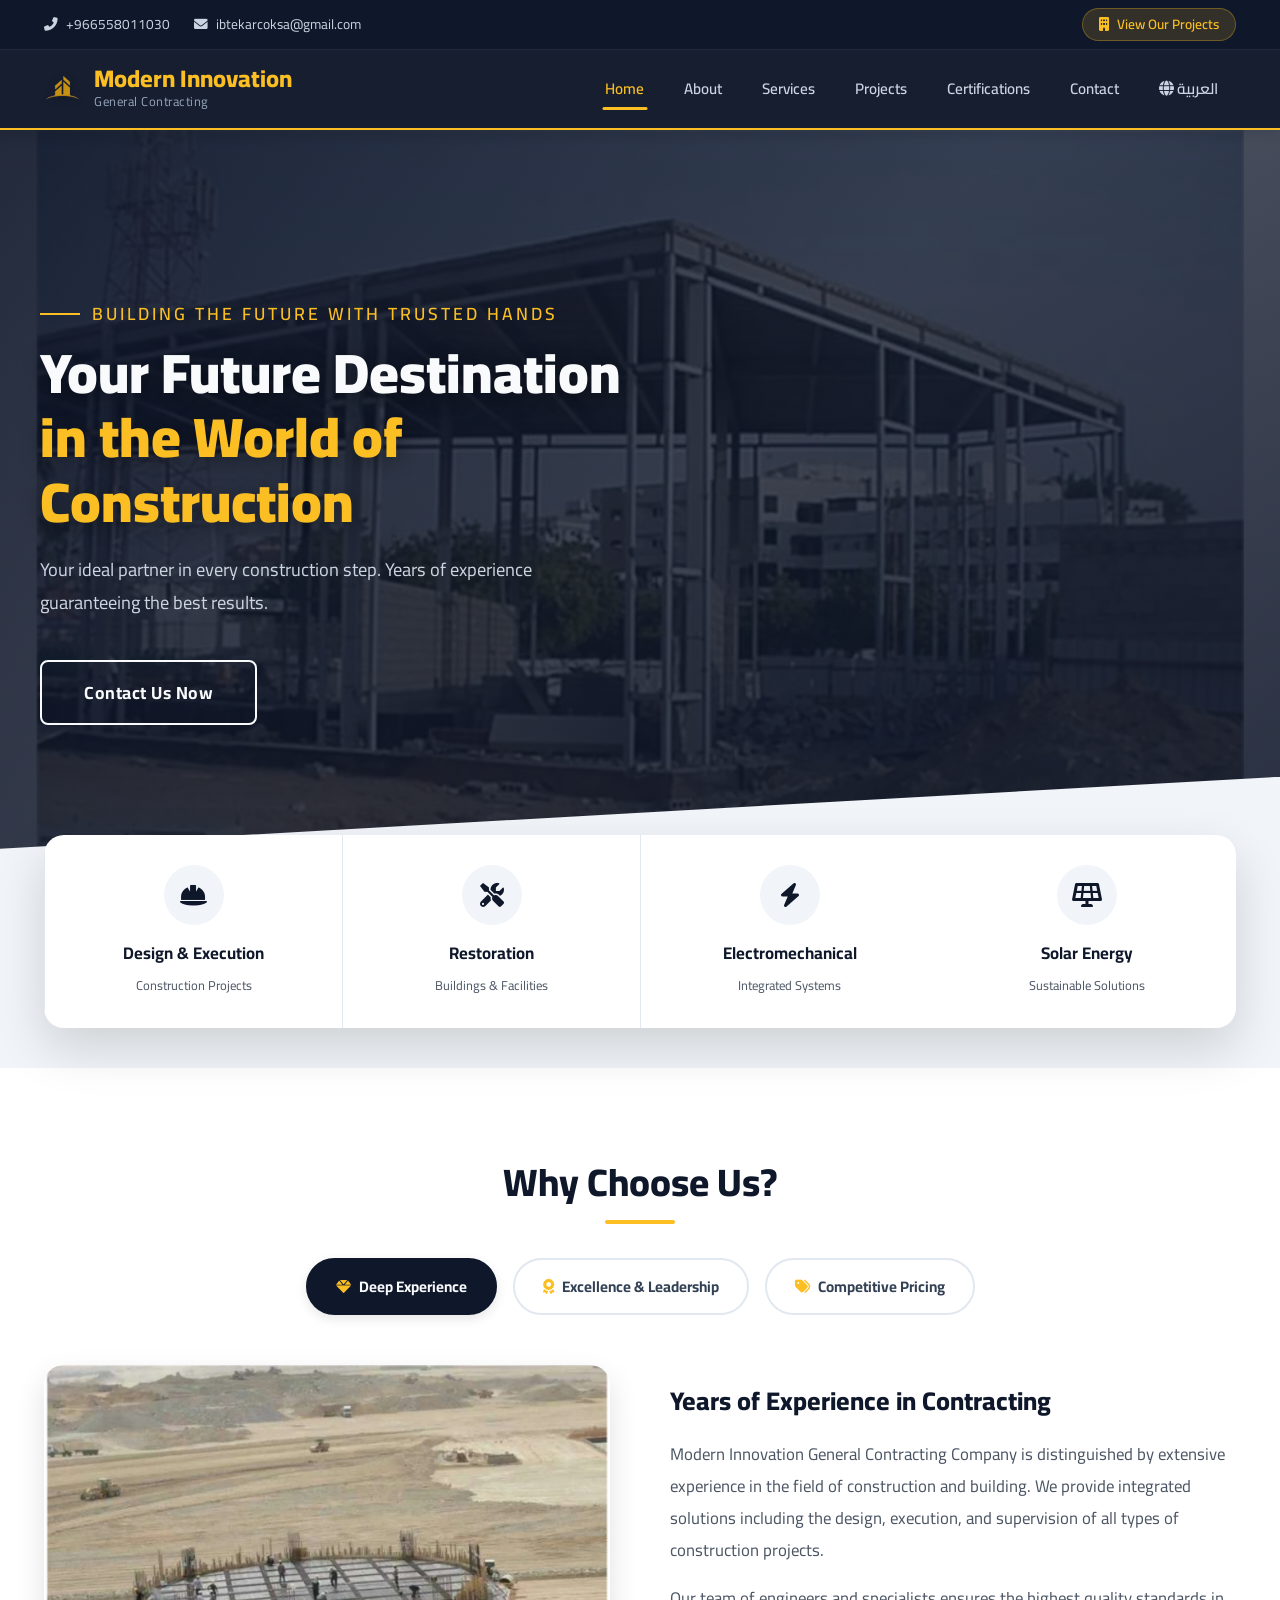
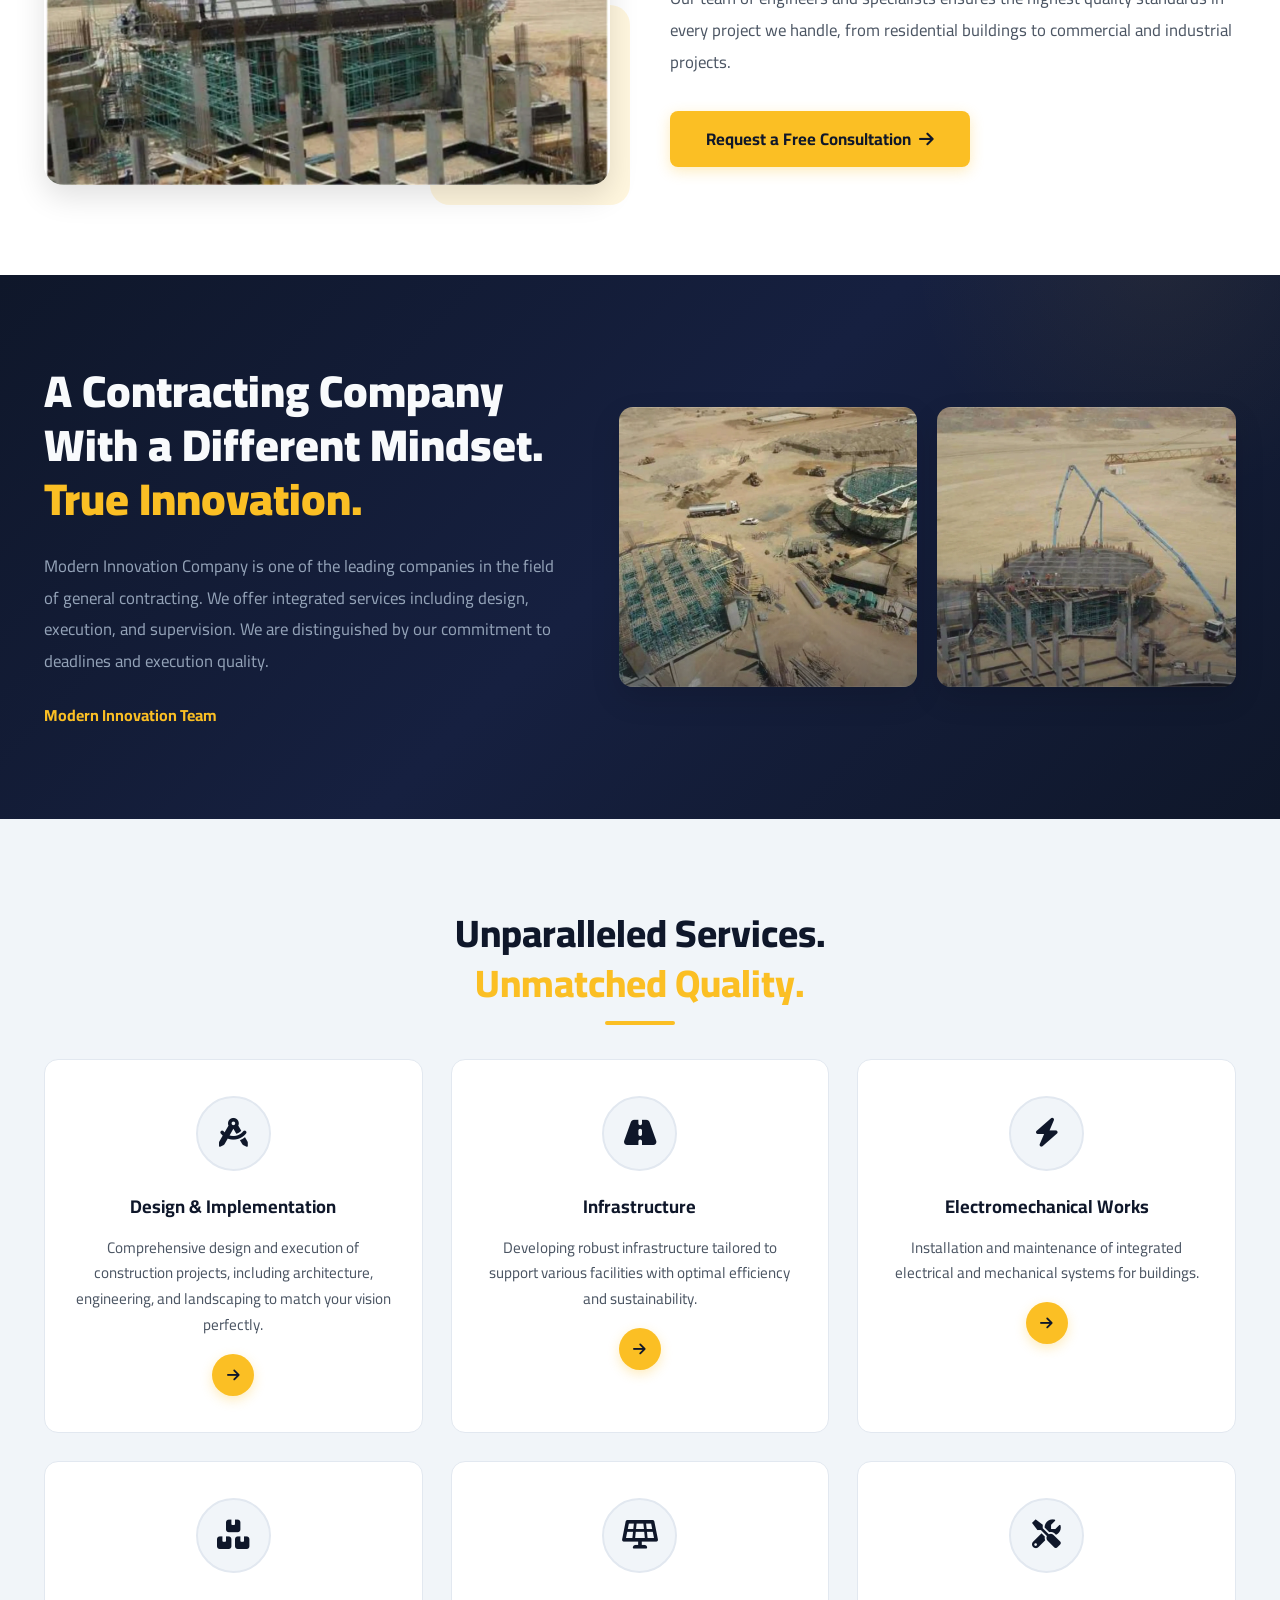
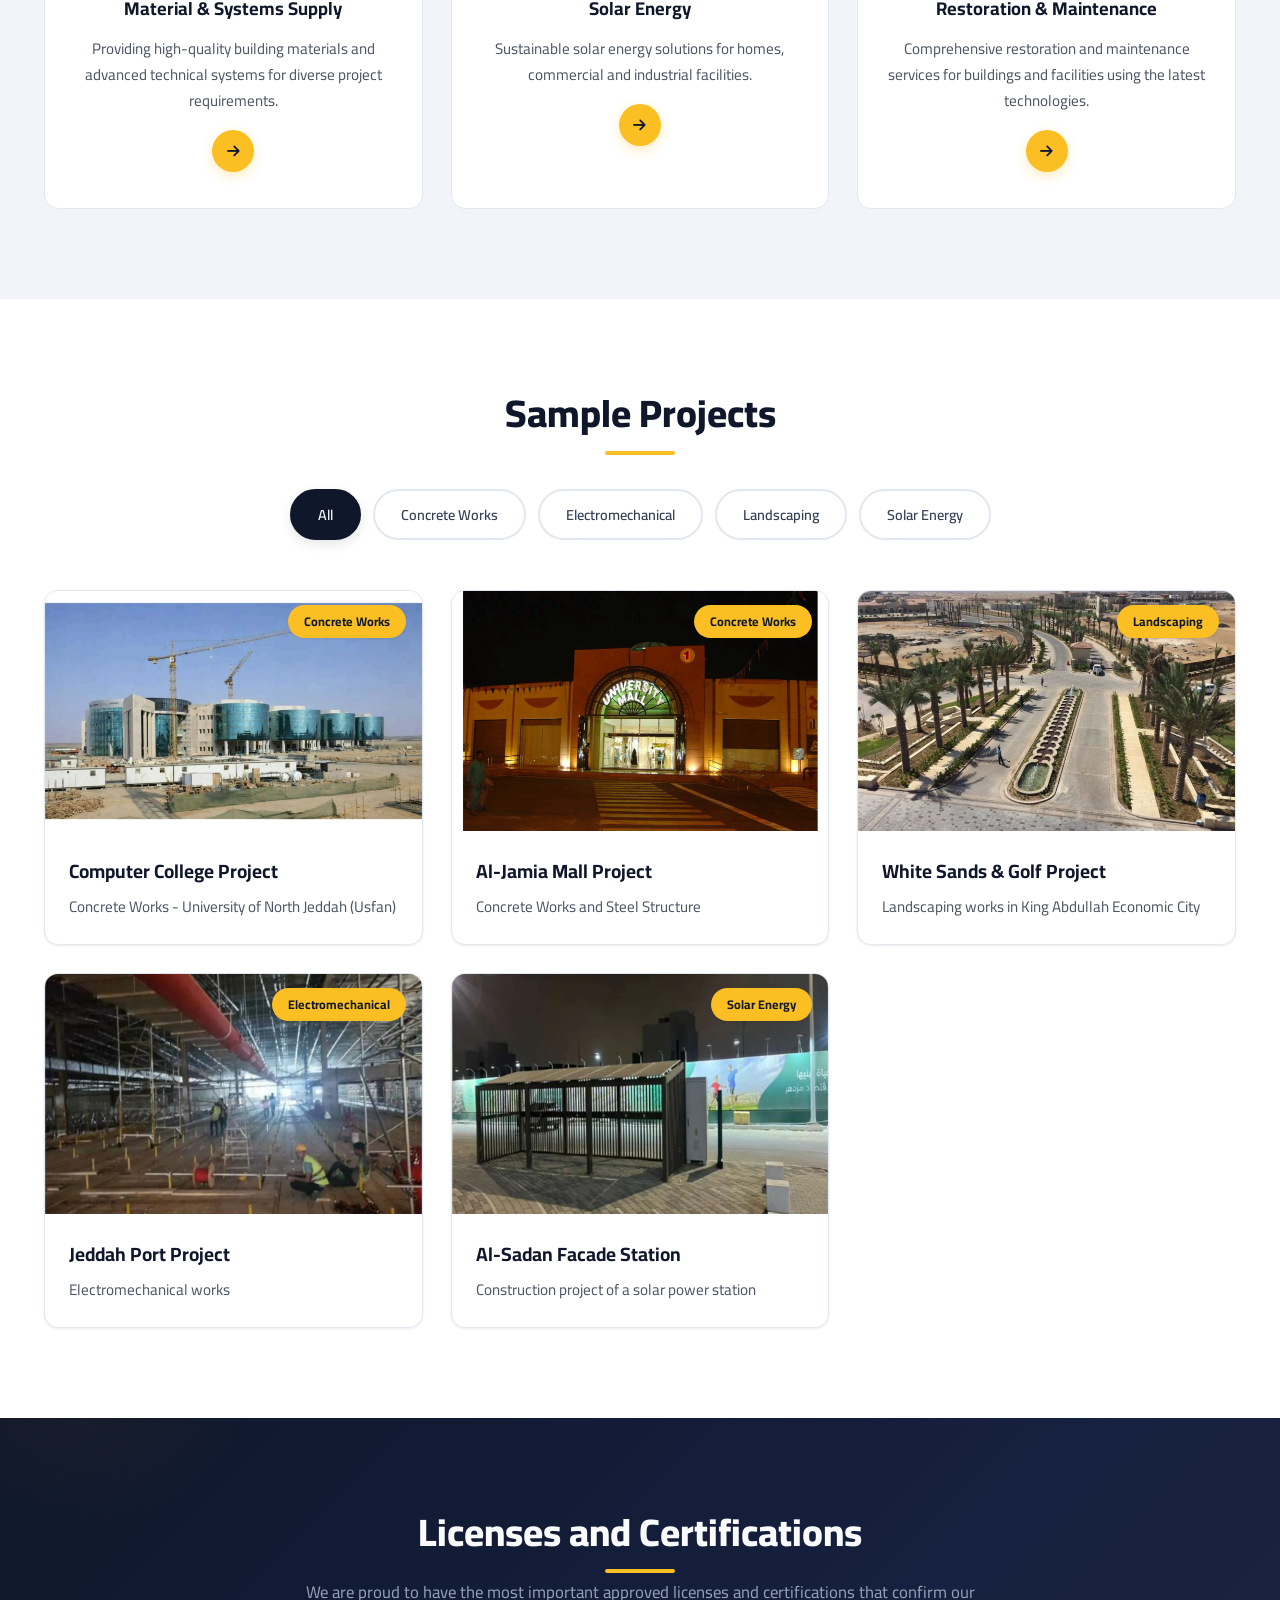
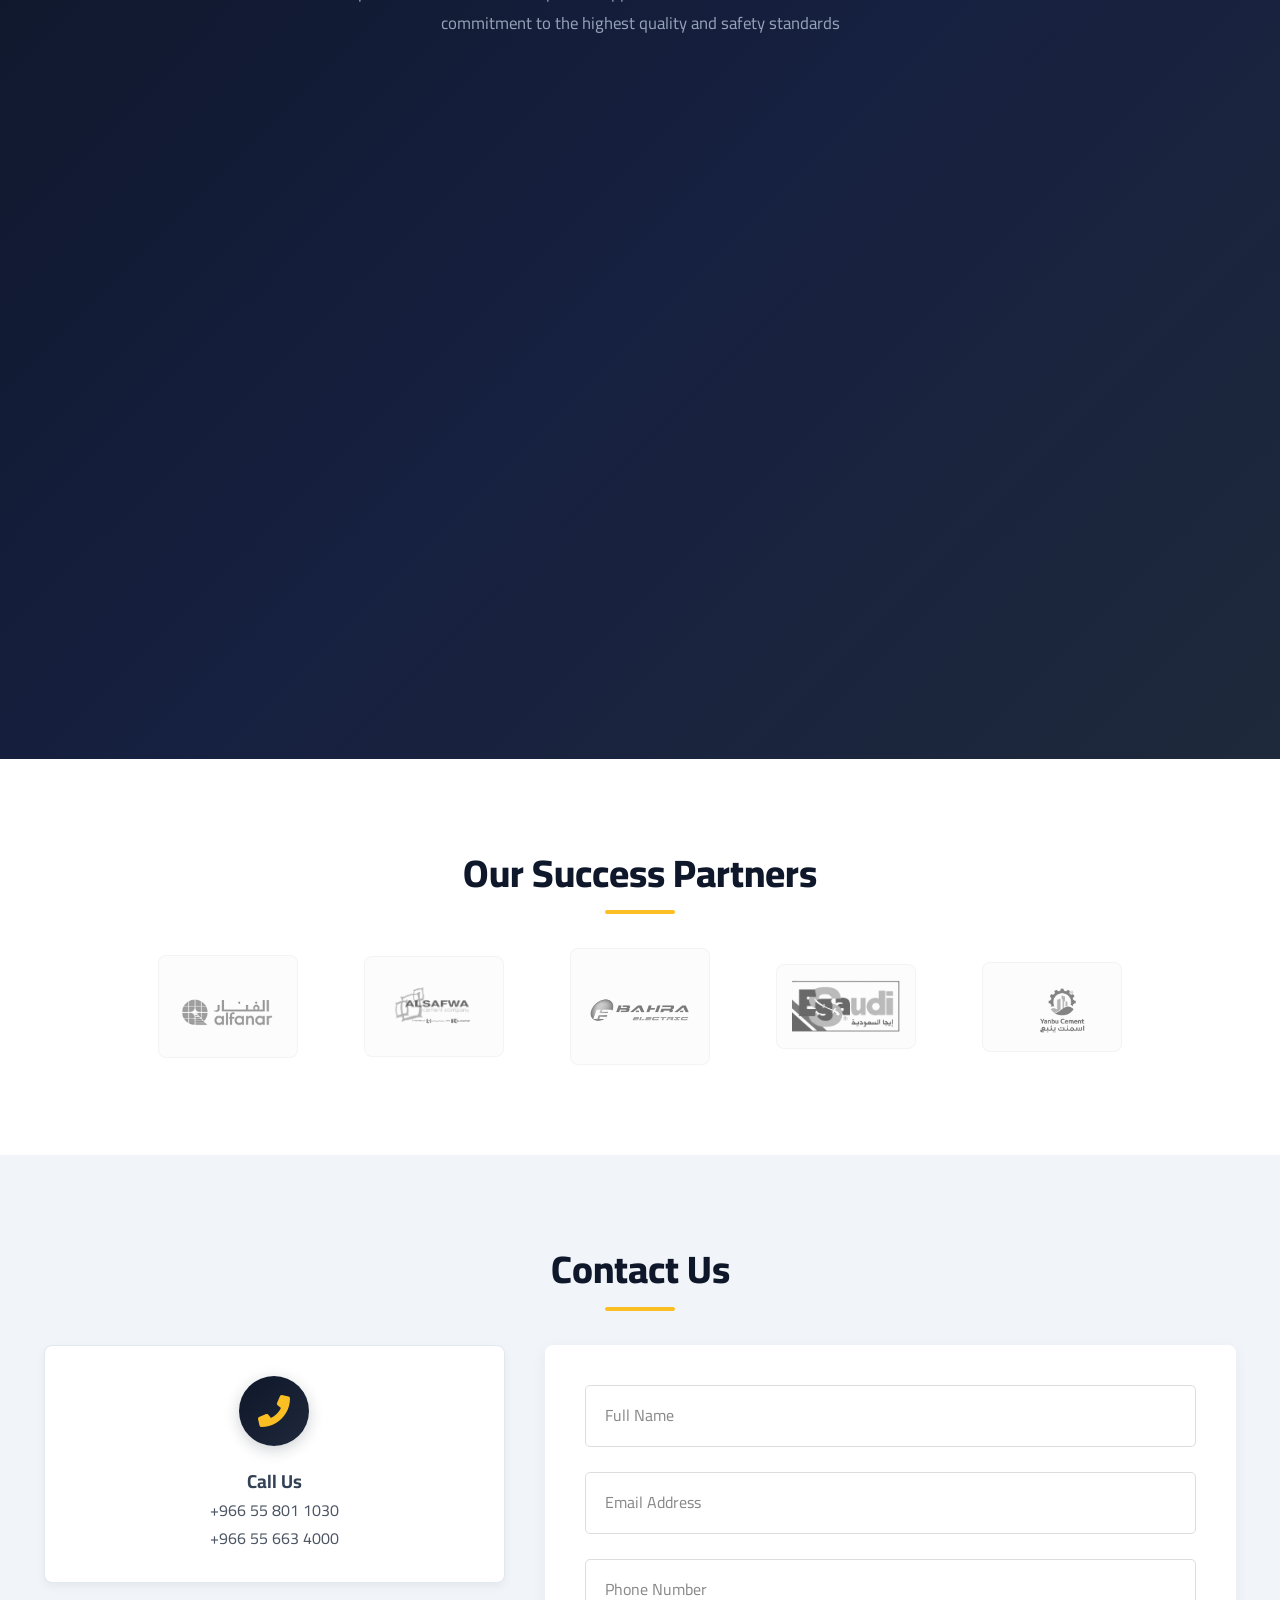
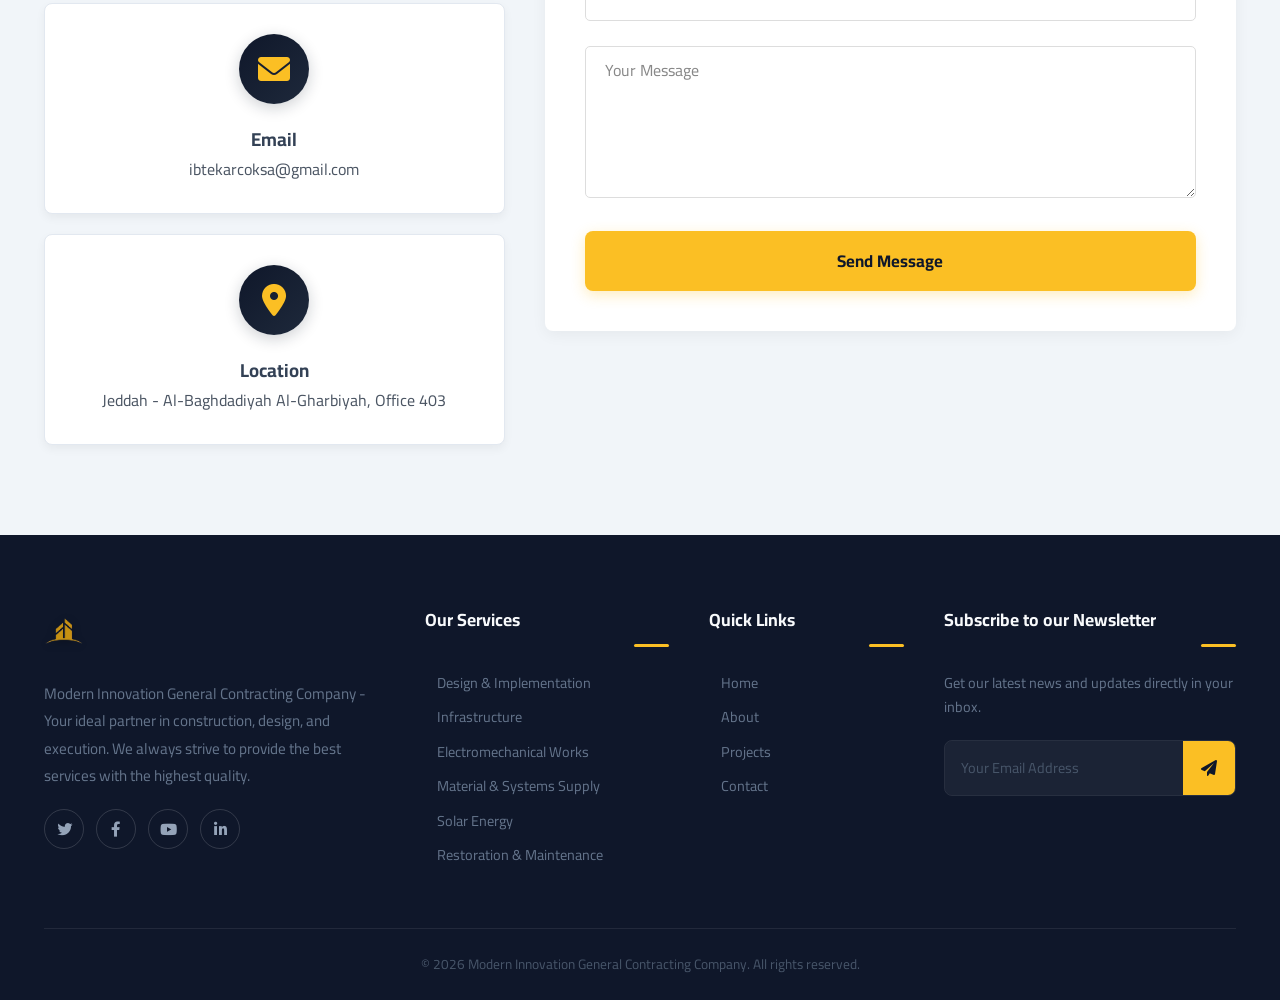
==== commit 12df86e0: "Adding Parteners Sections" ====
--- a/index.html
+++ b/index.html
@@ -410,6 +410,21 @@
         </div>
     </section>
 
+    <!-- Success Partners Section -->
+    <section id="partners" class="partners-section section-padding">
+        <div class="container">
+            <h2 class="section-title" data-i18n="partners_title">Our Success Partners</h2>
+            <div class="partners-grid">
+                <img src="Imgs/partners/Alfanar.webp" alt="Partner Logo 1" class="partner-logo" loading="lazy">
+                <img src="Imgs/partners/Alsafwa_cemant.webp" alt="Partner Logo 2" class="partner-logo" loading="lazy">
+                <img src="Imgs/partners/Bahra.webp" alt="Partner Logo 3" class="partner-logo" loading="lazy">
+                <img src="Imgs/partners/Ega_Saudi.webp" alt="Partner Logo 4" class="partner-logo" loading="lazy">
+                <img src="Imgs/partners/Yanbu_Cemant.webp" alt="Partner Logo 5" class="partner-logo" loading="lazy">
+                
+            </div>
+        </div>
+    </section>
+
     <!-- Contact Section -->
     <section id="contact" class="contact-section section-padding">
         <div class="container">
--- a/style.css
+++ b/style.css
@@ -1311,6 +1311,44 @@
 }
 
 /* ============================================
+   SUCCESS PARTNERS SECTION
+   ============================================ */
+.partners-section {
+    background: var(--bg-white);
+    position: relative;
+}
+
+.partners-grid {
+    display: grid;
+    grid-template-columns: repeat(auto-fit, minmax(150px, 1fr));
+    gap: 30px;
+    justify-items: center;
+    align-items: center;
+    max-width: 1000px;
+    margin: 0 auto;
+}
+
+.partner-logo {
+    width: 100%;
+    max-width: 140px;
+    height: auto;
+    filter: grayscale(100%);
+    opacity: 0.7;
+    transition: var(--transition);
+    border-radius: var(--radius-sm);
+    padding: 15px;
+    background: rgba(0, 0, 0, 0.02);
+    border: 1px solid rgba(0, 0, 0, 0.05);
+}
+
+.partner-logo:hover {
+    filter: grayscale(0%);
+    opacity: 1;
+    transform: scale(1.05);
+    box-shadow: var(--shadow-md);
+}
+
+/* ============================================
    CONTACT SECTION
    ============================================ */
 .contact-section {
--- a/style.css
+++ b/style.css
@@ -1311,6 +1311,44 @@
 }
 
 /* ============================================
+   SUCCESS PARTNERS SECTION
+   ============================================ */
+.partners-section {
+    background: var(--bg-white);
+    position: relative;
+}
+
+.partners-grid {
+    display: grid;
+    grid-template-columns: repeat(auto-fit, minmax(150px, 1fr));
+    gap: 30px;
+    justify-items: center;
+    align-items: center;
+    max-width: 1000px;
+    margin: 0 auto;
+}
+
+.partner-logo {
+    width: 100%;
+    max-width: 140px;
+    height: auto;
+    filter: grayscale(100%);
+    opacity: 0.7;
+    transition: var(--transition);
+    border-radius: var(--radius-sm);
+    padding: 15px;
+    background: rgba(0, 0, 0, 0.02);
+    border: 1px solid rgba(0, 0, 0, 0.05);
+}
+
+.partner-logo:hover {
+    filter: grayscale(0%);
+    opacity: 1;
+    transform: scale(1.05);
+    box-shadow: var(--shadow-md);
+}
+
+/* ============================================
    CONTACT SECTION
    ============================================ */
 .contact-section {
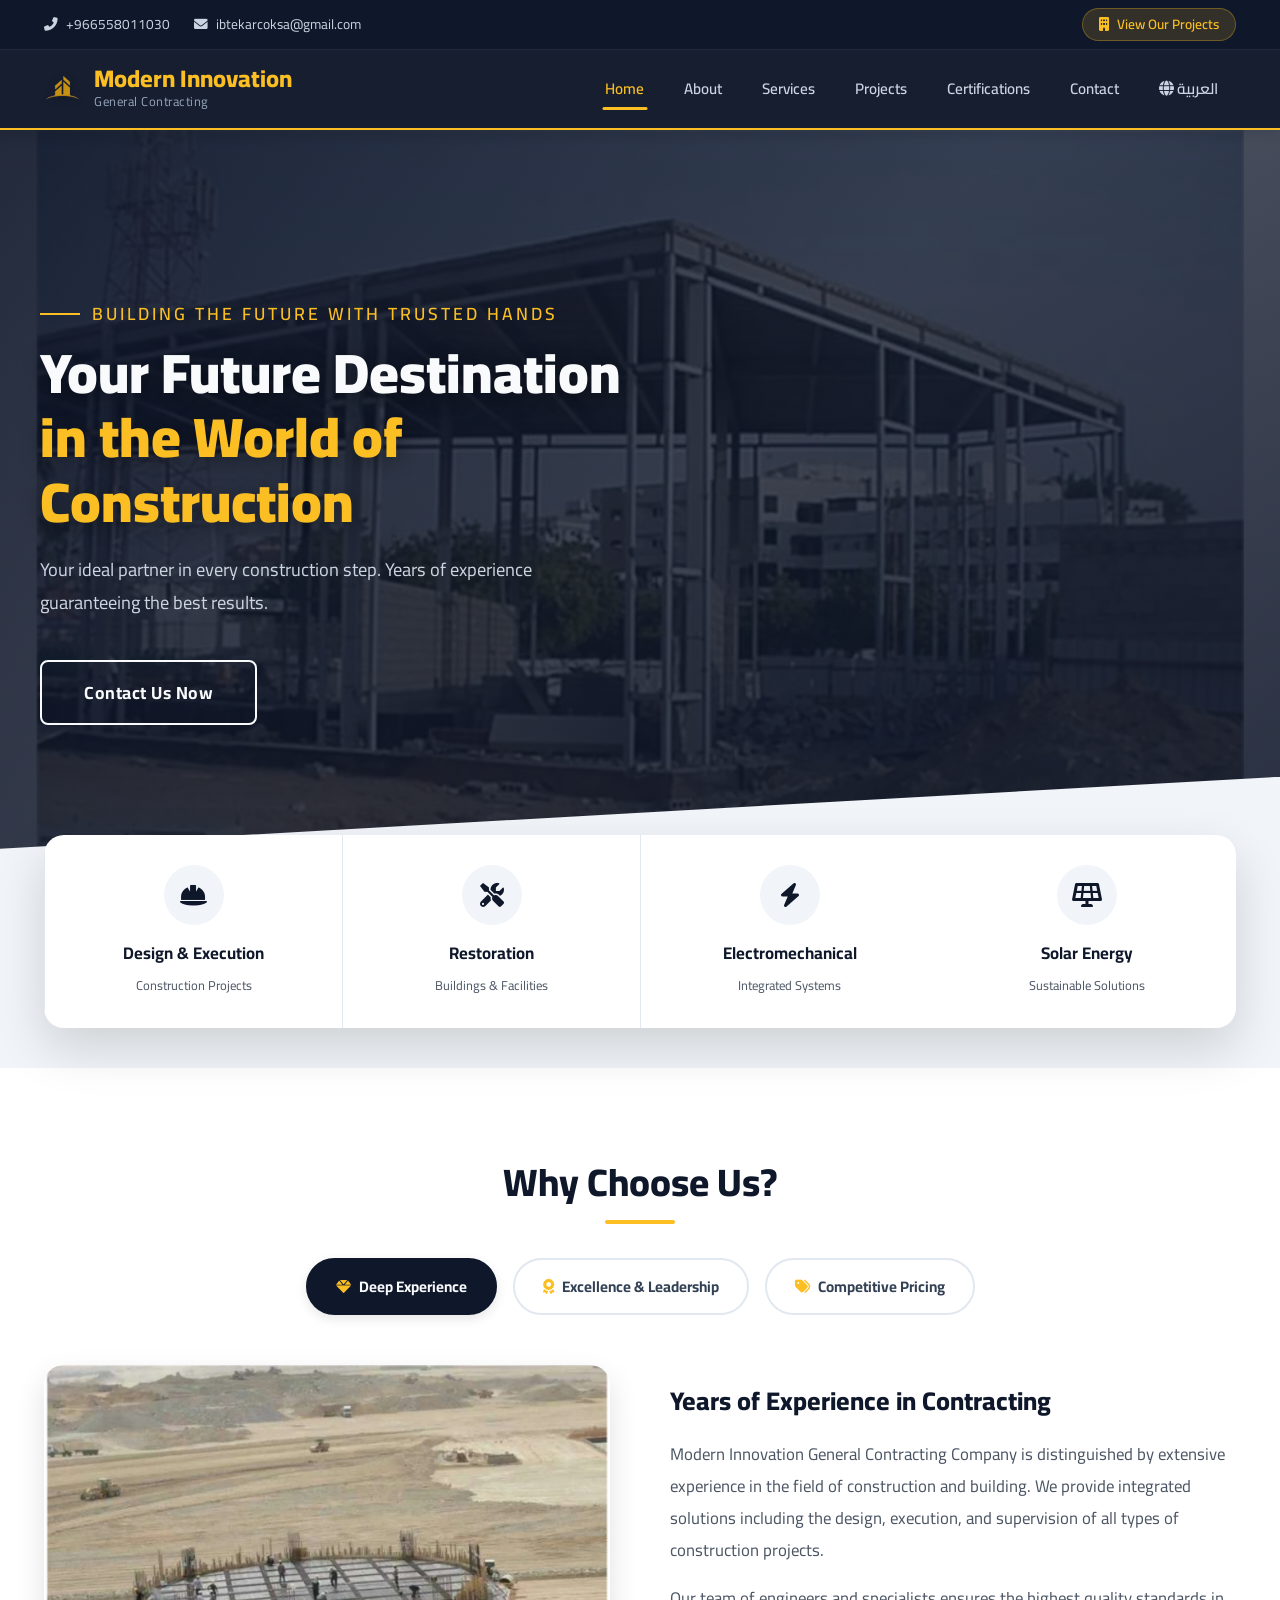
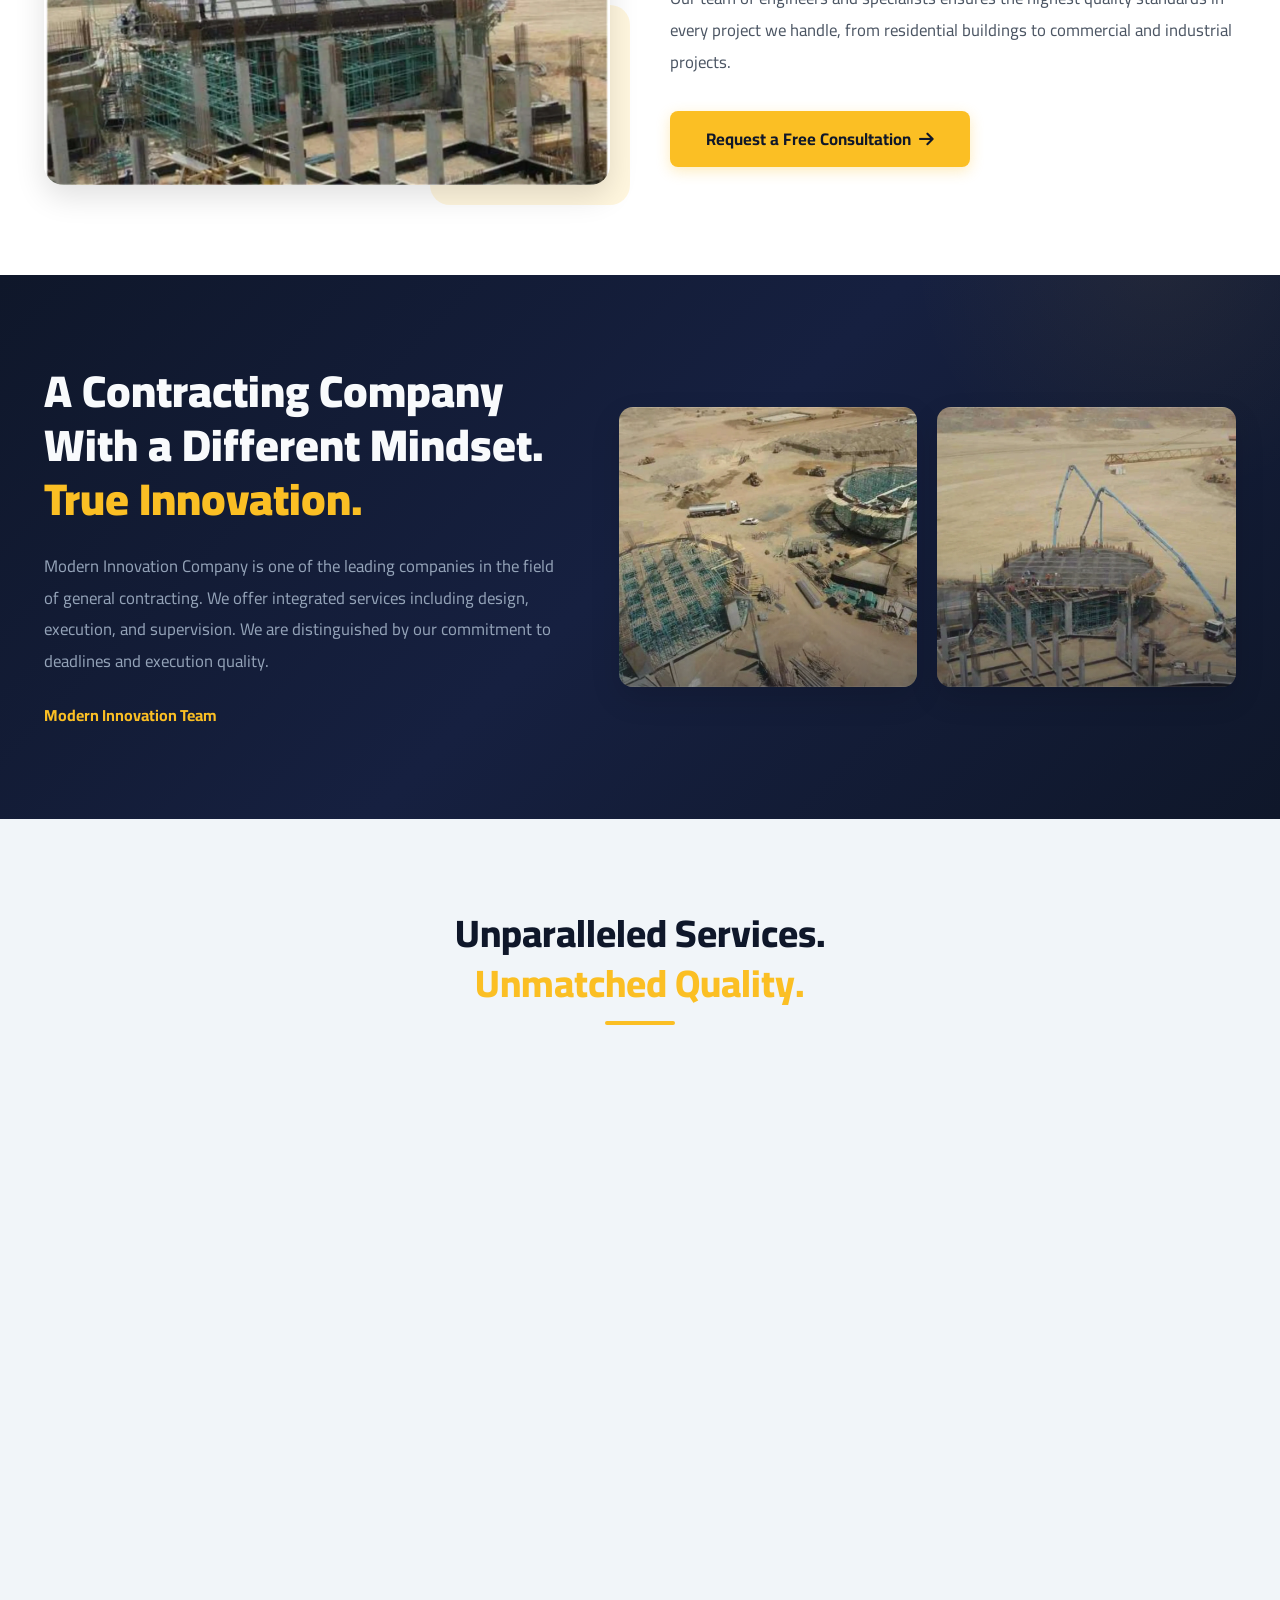
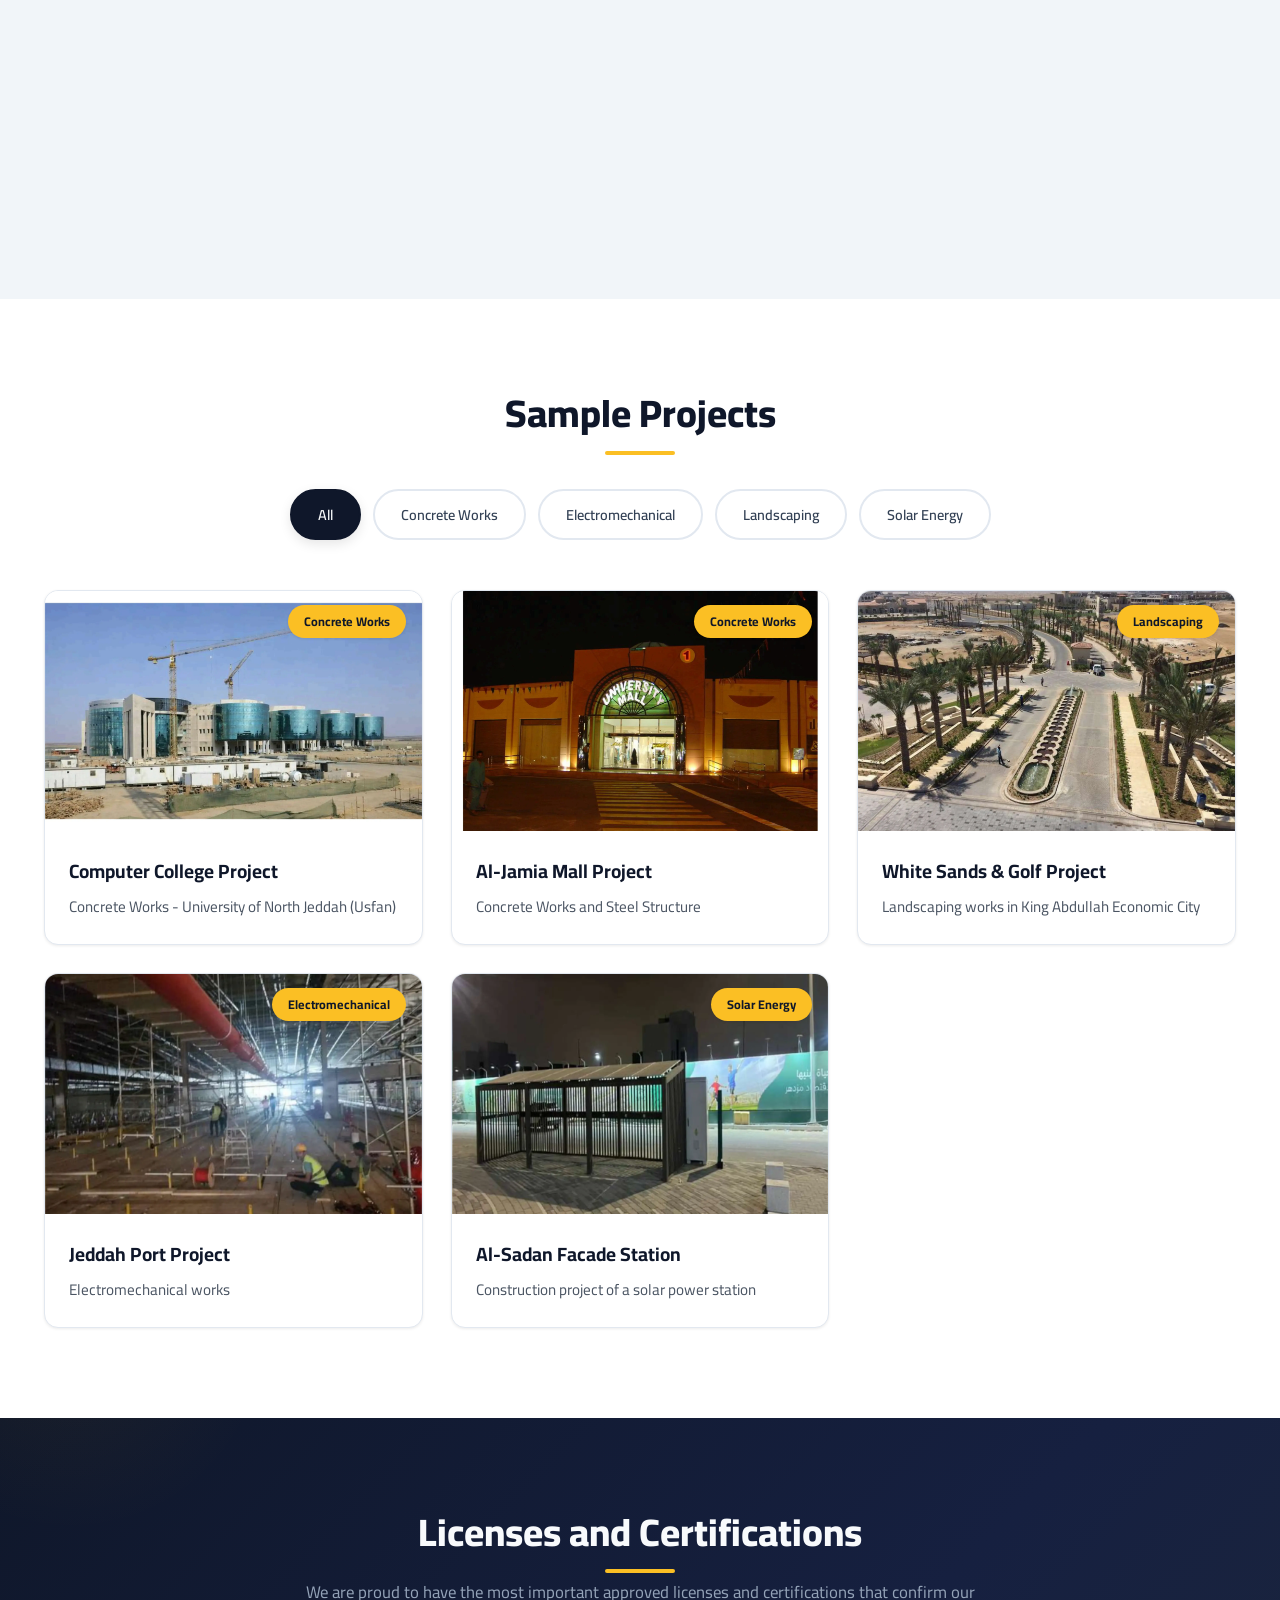
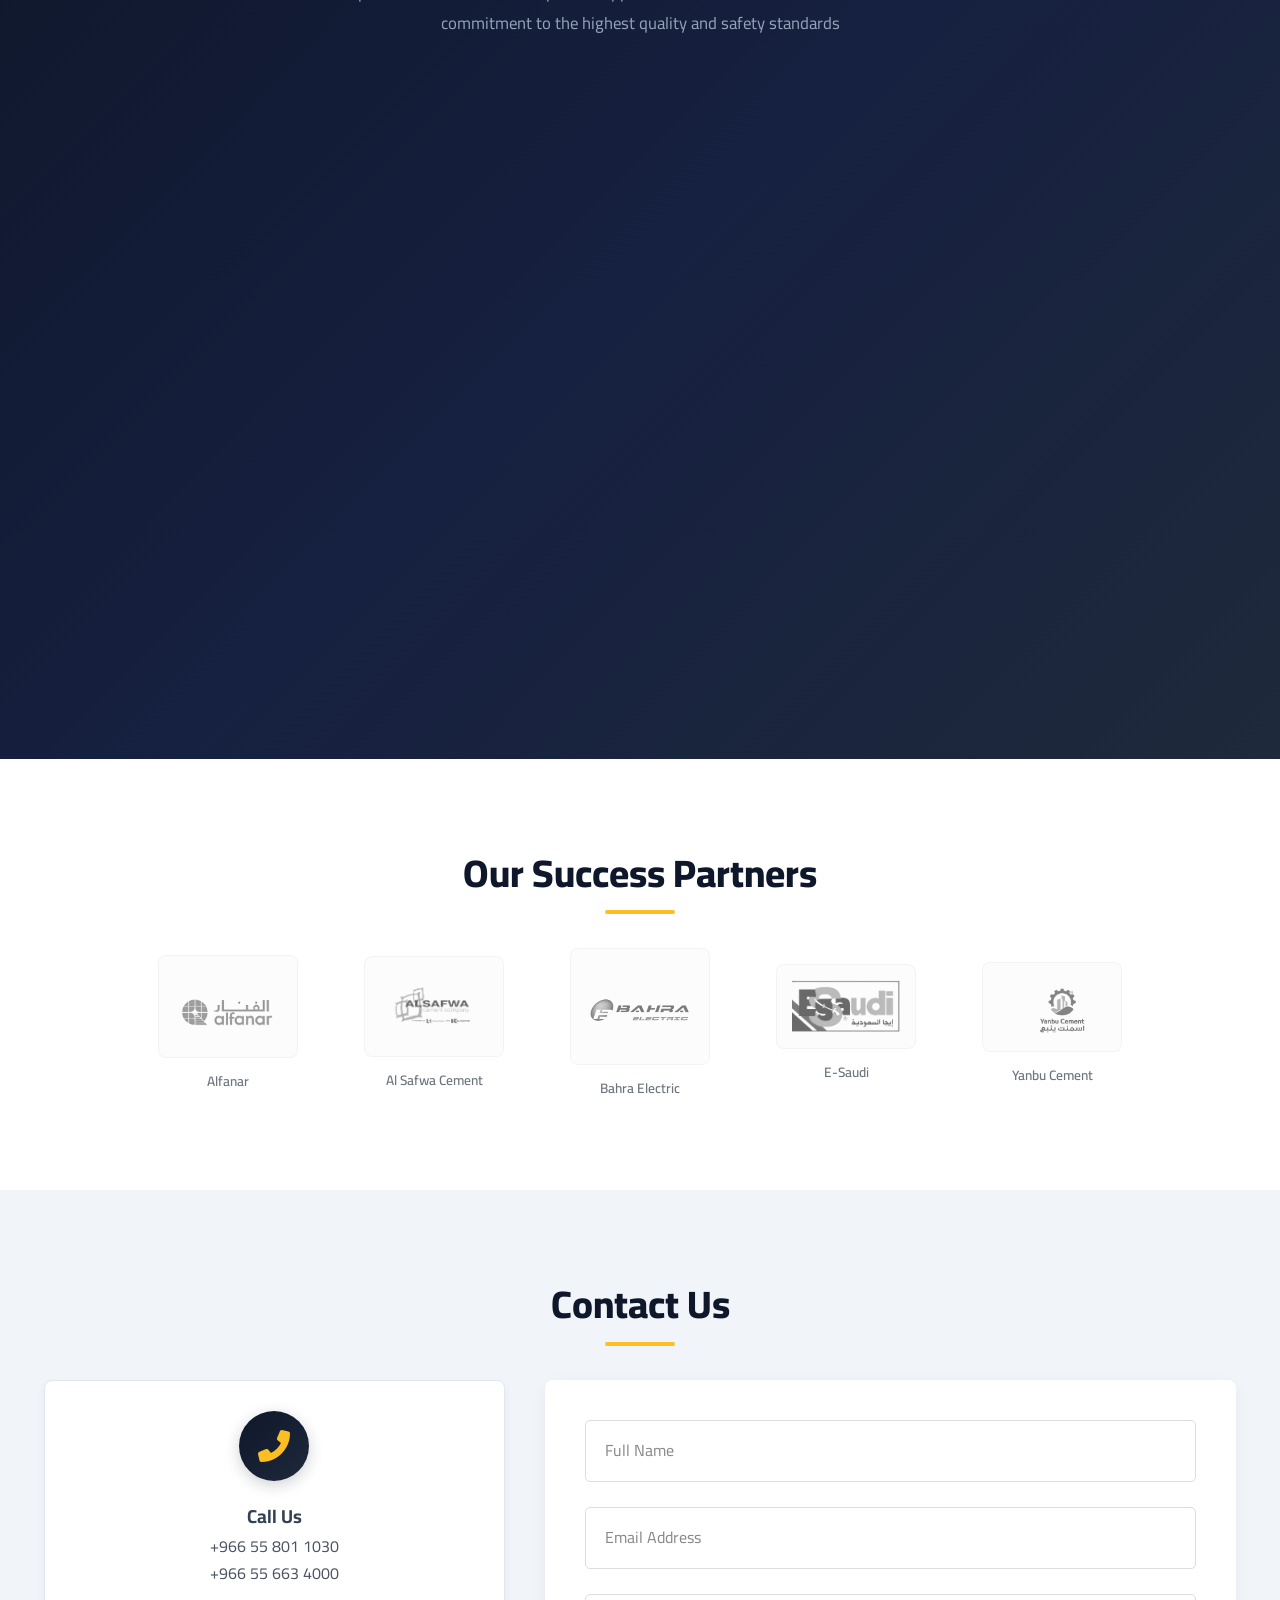
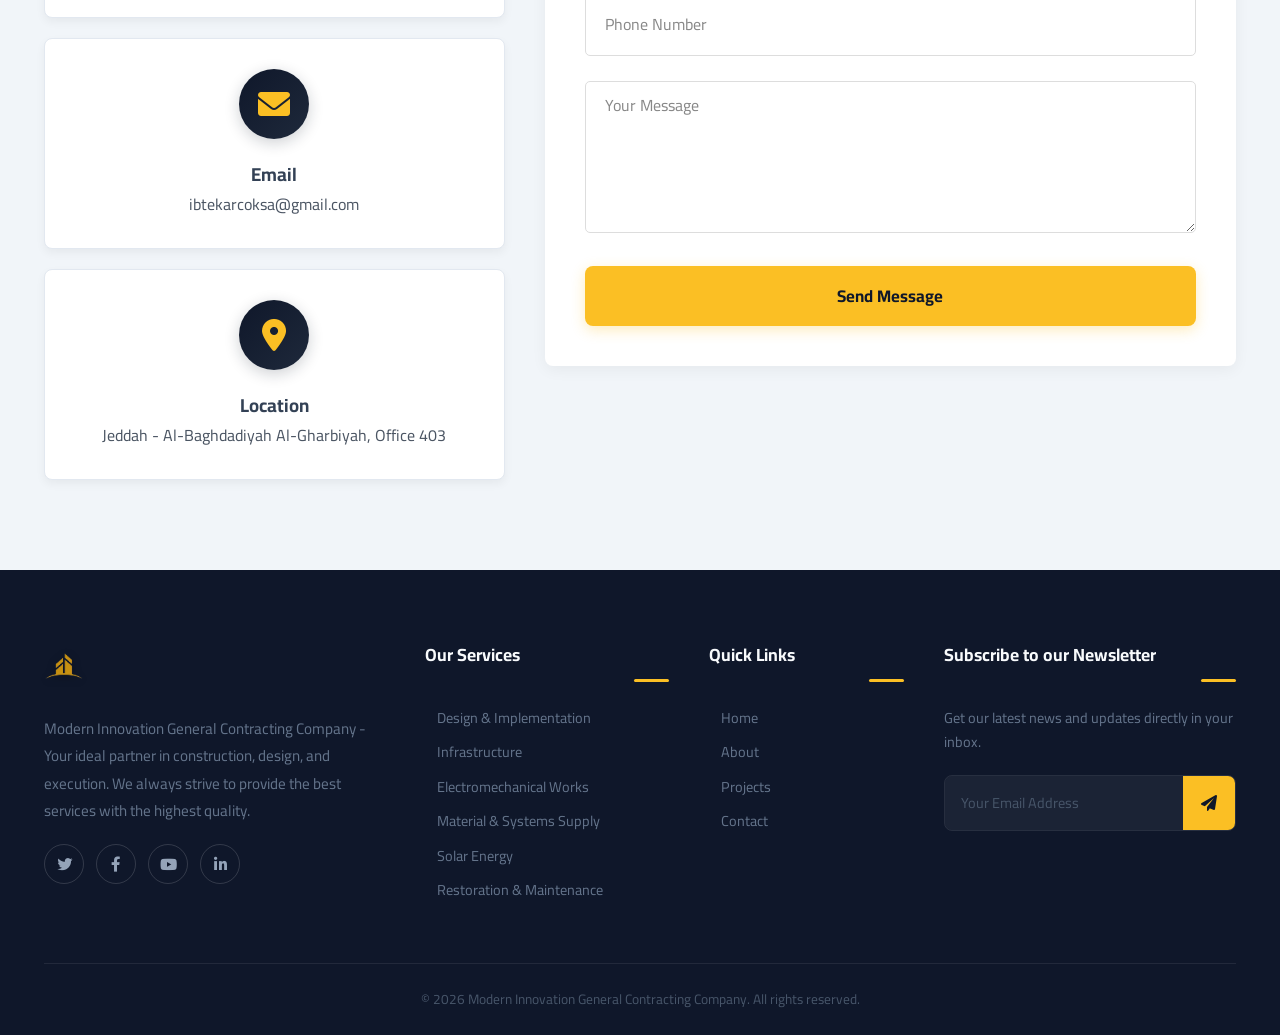
==== commit a000eb56: "Edit Some Pertners Details Co-authored-by: Copilot <copilot@github.com>" ====
--- a/index.html
+++ b/index.html
@@ -415,12 +415,26 @@
         <div class="container">
             <h2 class="section-title" data-i18n="partners_title">Our Success Partners</h2>
             <div class="partners-grid">
-                <img src="Imgs/partners/Alfanar.webp" alt="Partner Logo 1" class="partner-logo" loading="lazy">
-                <img src="Imgs/partners/Alsafwa_cemant.webp" alt="Partner Logo 2" class="partner-logo" loading="lazy">
-                <img src="Imgs/partners/Bahra.webp" alt="Partner Logo 3" class="partner-logo" loading="lazy">
-                <img src="Imgs/partners/Ega_Saudi.webp" alt="Partner Logo 4" class="partner-logo" loading="lazy">
-                <img src="Imgs/partners/Yanbu_Cemant.webp" alt="Partner Logo 5" class="partner-logo" loading="lazy">
-                
+                <div class="partner-card">
+                    <img src="Imgs/partners/Alfanar.webp" alt="Partner Logo 1" class="partner-logo" loading="lazy">
+                    <span class="partner-name" data-i18n="partner_1">Alfanar</span>
+                </div>
+                <div class="partner-card">
+                    <img src="Imgs/partners/Alsafwa_cemant.webp" alt="Partner Logo 2" class="partner-logo" loading="lazy">
+                    <span class="partner-name" data-i18n="partner_2">Al Safwa Cement</span>
+                </div>
+                <div class="partner-card">
+                    <img src="Imgs/partners/Bahra.webp" alt="Partner Logo 3" class="partner-logo" loading="lazy">
+                    <span class="partner-name" data-i18n="partner_3">Bahra Electric</span>
+                </div>
+                <div class="partner-card">
+                    <img src="Imgs/partners/Ega_Saudi.webp" alt="Partner Logo 4" class="partner-logo" loading="lazy">
+                    <span class="partner-name" data-i18n="partner_4">E-Saudi</span>
+                </div>
+                <div class="partner-card">
+                    <img src="Imgs/partners/Yanbu_Cemant.webp" alt="Partner Logo 5" class="partner-logo" loading="lazy">
+                    <span class="partner-name" data-i18n="partner_5">Yanbu Cement</span>
+                </div>
             </div>
         </div>
     </section>
--- a/style.css
+++ b/style.css
@@ -1328,6 +1328,26 @@
     margin: 0 auto;
 }
 
+.partner-card {
+    display: flex;
+    flex-direction: column;
+    align-items: center;
+    gap: 12px;
+    width: 100%;
+}
+
+.partner-name {
+    font-size: 0.85rem;
+    color: #6c757d;
+    font-weight: 600;
+    text-align: center;
+    transition: color 0.3s ease;
+}
+
+.partner-card:hover .partner-name {
+    color: var(--accent-color);
+}
+
 .partner-logo {
     width: 100%;
     max-width: 140px;
--- a/style.css
+++ b/style.css
@@ -1328,6 +1328,26 @@
     margin: 0 auto;
 }
 
+.partner-card {
+    display: flex;
+    flex-direction: column;
+    align-items: center;
+    gap: 12px;
+    width: 100%;
+}
+
+.partner-name {
+    font-size: 0.85rem;
+    color: #6c757d;
+    font-weight: 600;
+    text-align: center;
+    transition: color 0.3s ease;
+}
+
+.partner-card:hover .partner-name {
+    color: var(--accent-color);
+}
+
 .partner-logo {
     width: 100%;
     max-width: 140px;
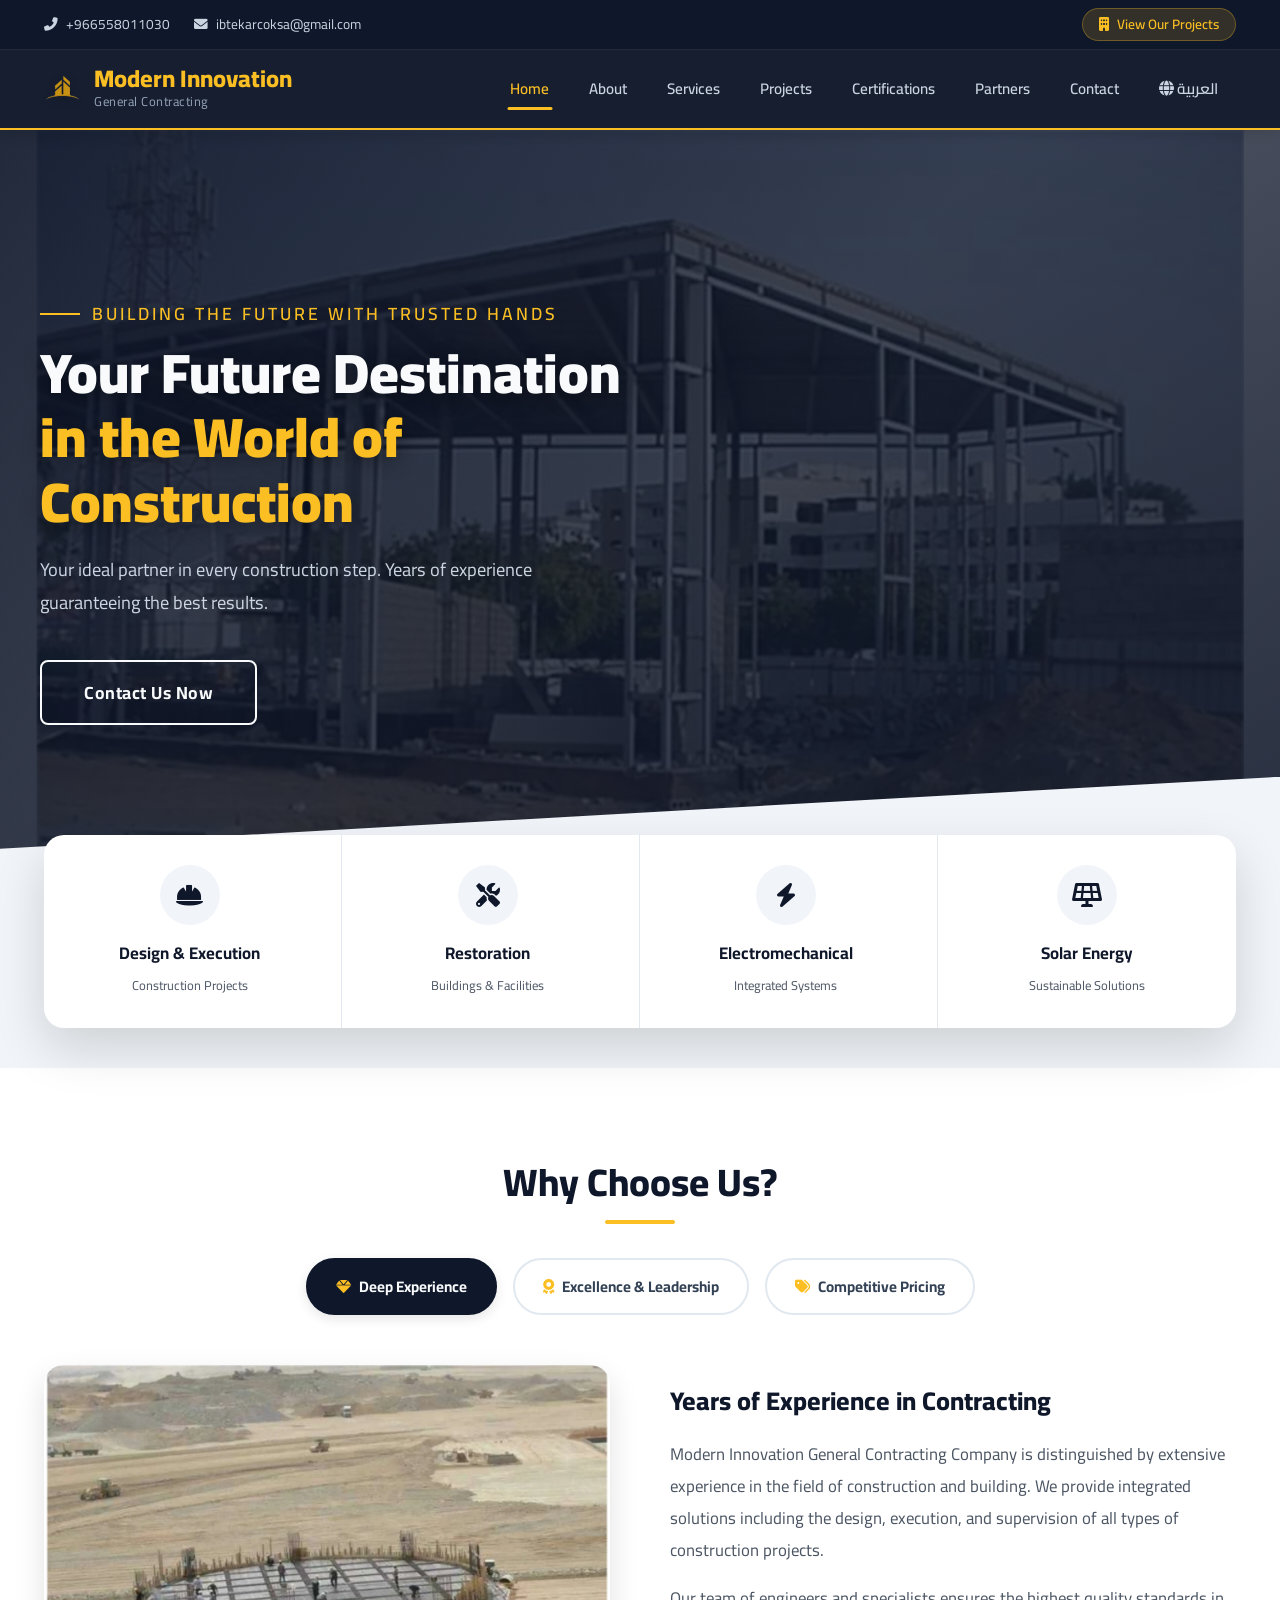
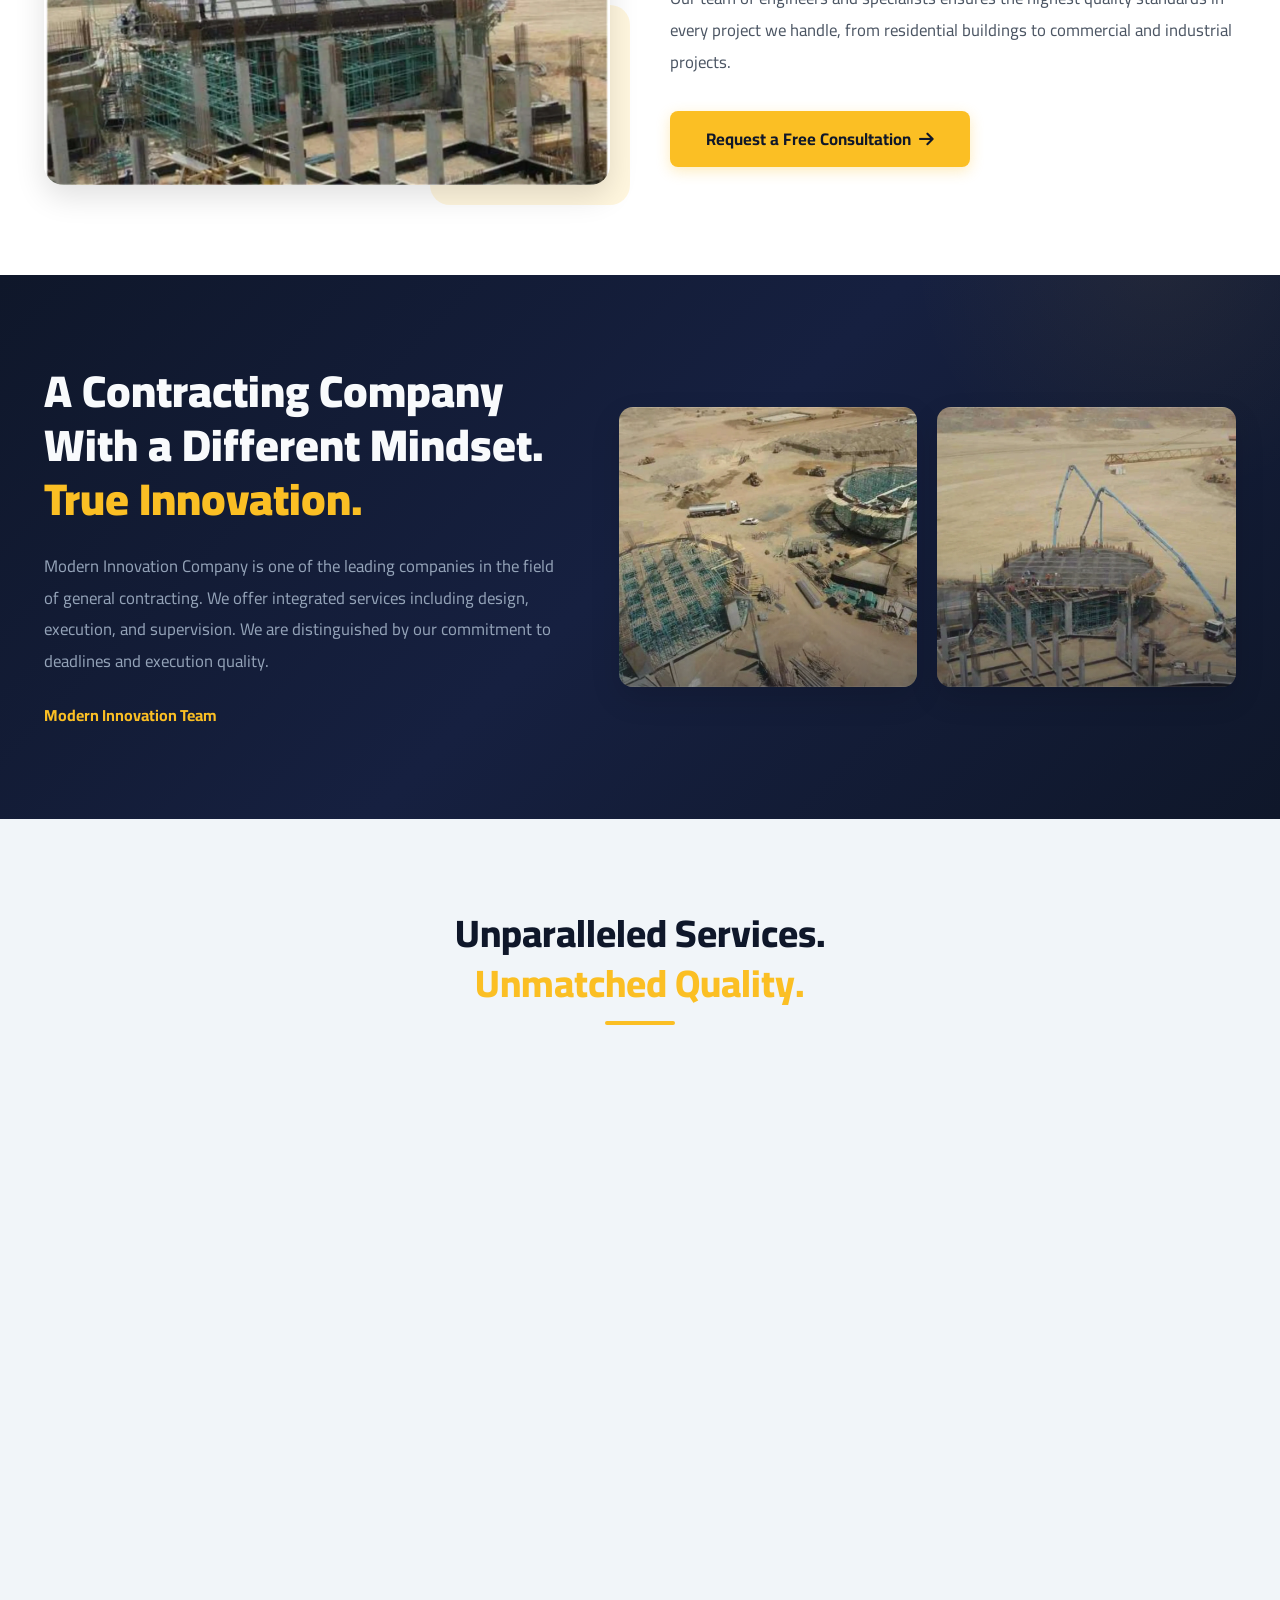
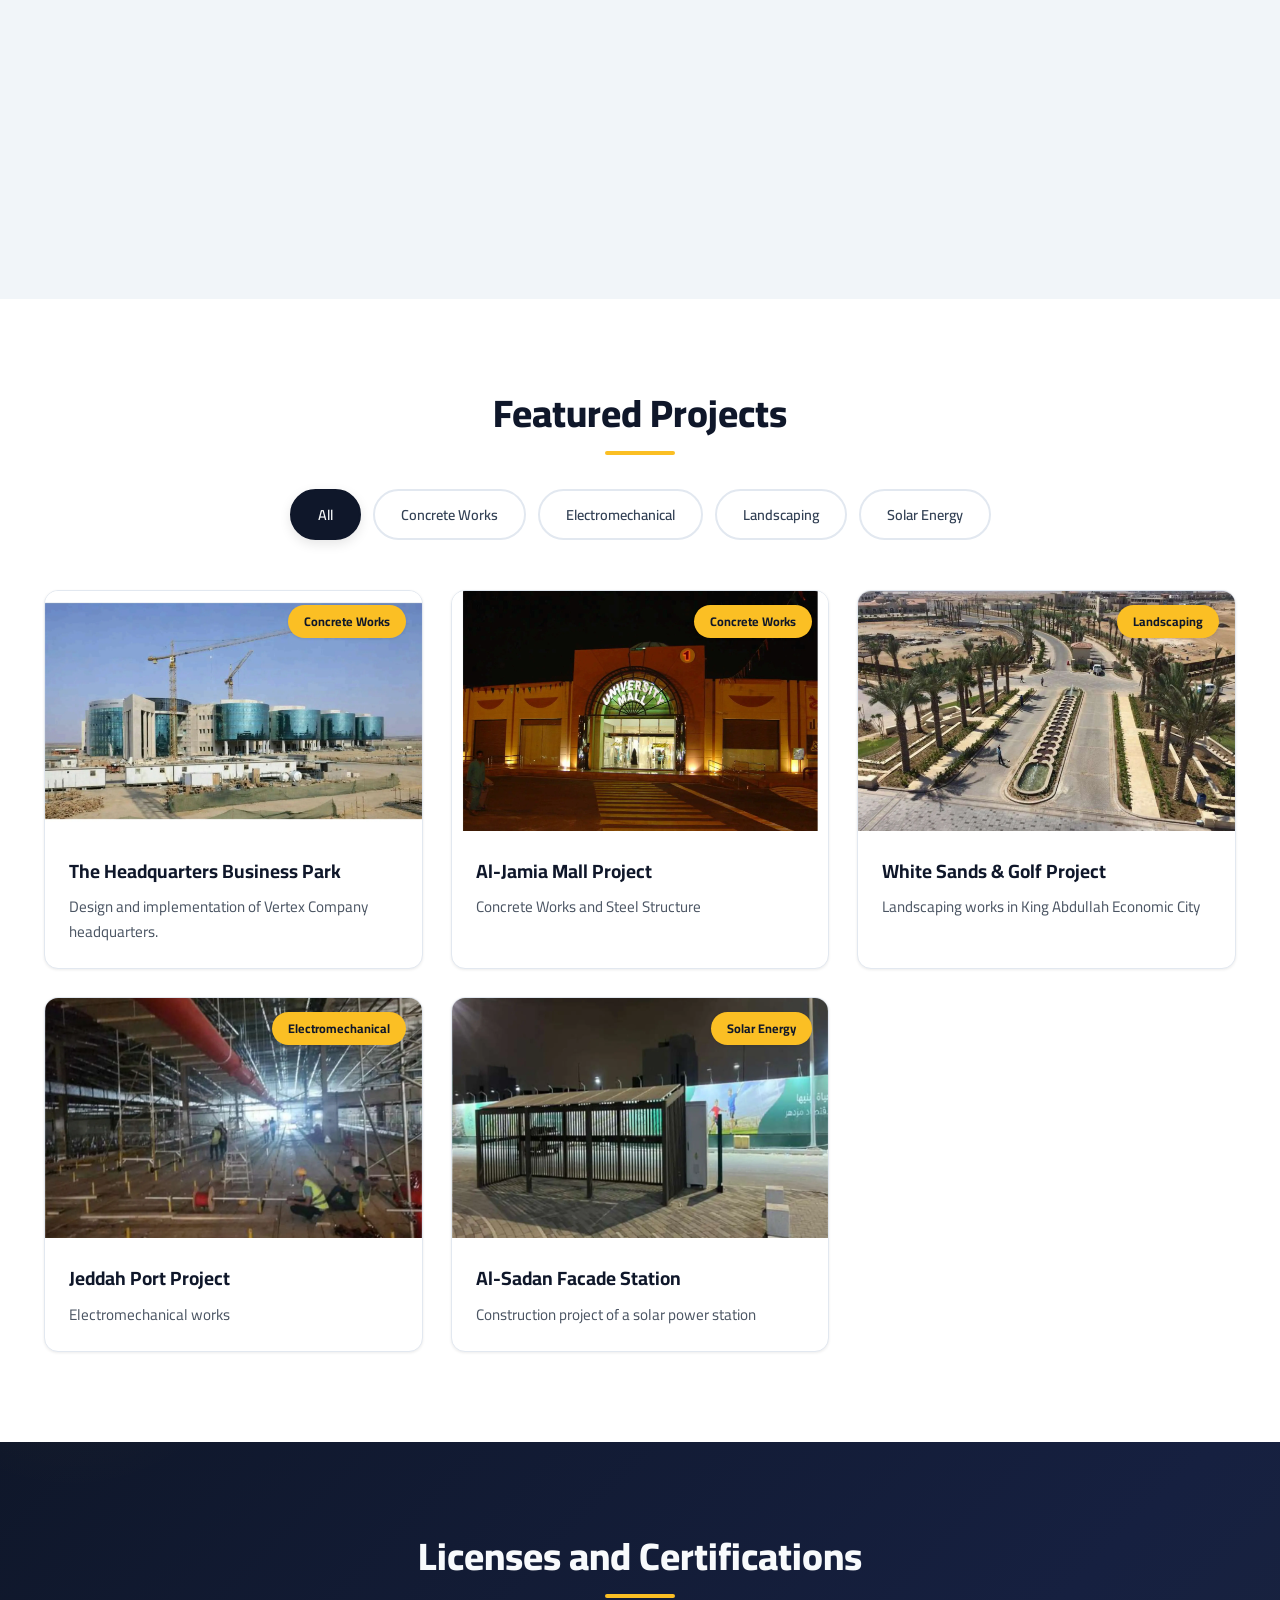
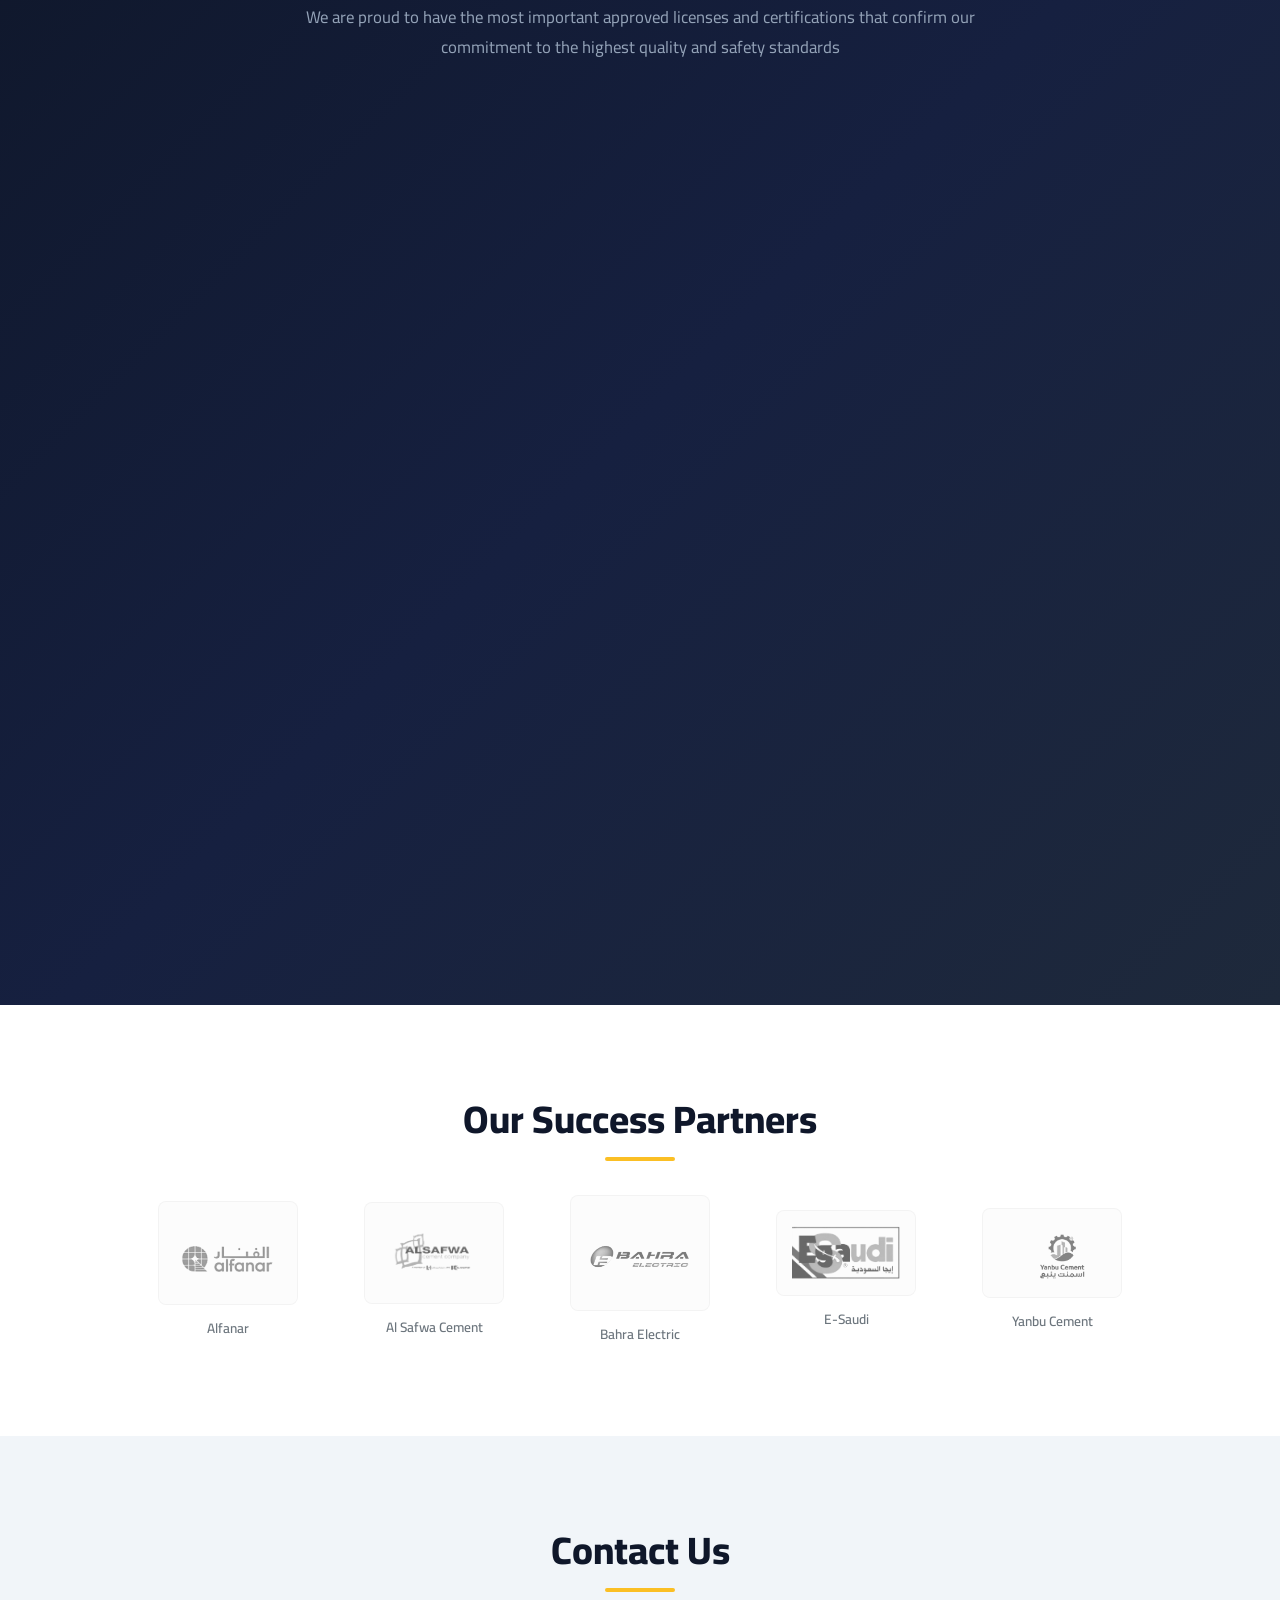
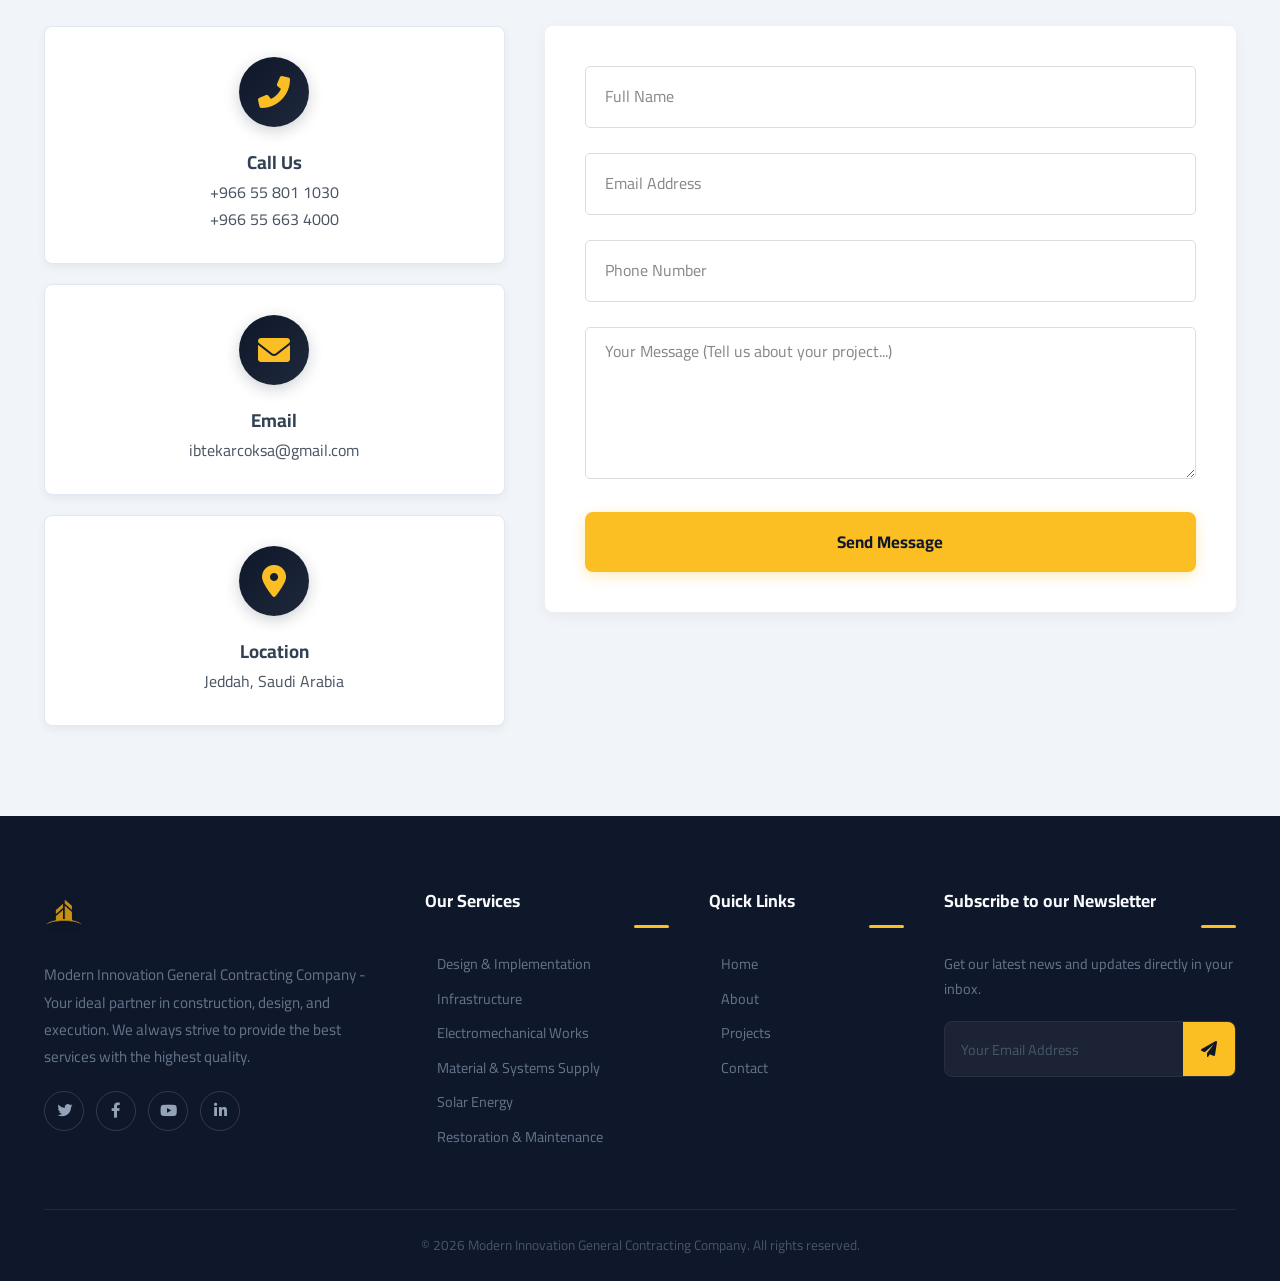
==== commit 51db1461: "Edit certifications images and nav bar Co-authored-by: Copilot <copilot@github.com>" ====
--- a/index.html
+++ b/index.html
@@ -75,6 +75,7 @@
                 <a href="#services" data-i18n="nav_services">Services</a>
                 <a href="#projects" data-i18n="nav_projects">Projects</a>
                 <a href="#licenses" data-i18n="nav_certs">Certifications</a>
+                <a href="#partners" data-i18n="nav_partners">Partners</a>
                 <a href="#contact" data-i18n="nav_contact">Contact</a>
                 <a href="#" class="lang-switch" id="langToggle" aria-label="Switch language"><i class="fas fa-globe"></i> <span data-i18n="lang_text">العربية</span></a>
             </nav>
@@ -342,7 +343,7 @@
 
                 <div class="license-card">
                     <div class="license-img">
-                        <img src="Imgs/السجل التجاري.webp" alt="Commercial Register Certificate" loading="lazy" width="300" height="400">
+                        <img src="Imgs/Certifications/Commercial.webp" alt="Commercial Register Certificate" loading="lazy" width="300" height="400">
                     </div>
                     <div class="license-content">
                         <h3 data-i18n="lic_1_h3">Commercial Register Certificate</h3>
@@ -353,7 +354,7 @@
 
                 <div class="license-card">
                     <div class="license-img">
-                        <img src="Imgs/شهادة اعتماد المنشأه.webp" alt="Facility Accreditation Certificate" loading="lazy" width="300" height="400">
+                        <img src="Imgs/Certifications/Facility.webp" alt="Facility Accreditation Certificate" loading="lazy" width="300" height="400">
                     </div>
                     <div class="license-content">
                         <h3 data-i18n="lic_2_h3">Facility Accreditation Certificate</h3>
@@ -364,7 +365,18 @@
 
                 <div class="license-card">
                     <div class="license-img">
-                        <img src="Imgs/شهادة تسجيل الضريبه المضافه.webp" alt="VAT Registration Certificate" loading="lazy" width="300" height="400">
+                        <img src="Imgs/Certifications/Registration.webp" alt="Company Registration Certificate" loading="lazy" width="300" height="400">
+                    </div>
+                    <div class="license-content">
+                        <h3 data-i18n="lic_7_h3">Registration Certificate</h3>
+                        <p data-i18n="lic_7_p">Official company registration certificate confirming legal registration.</p>
+                        <span class="license-issuer"><i class="fas fa-landmark"></i> <span data-i18n="lic_7_iss">Zakat, Tax and Customs Authority</span></span>
+                    </div>
+                </div>
+
+                <div class="license-card">
+                    <div class="license-img">
+                        <img src="Imgs/Certifications/VAT.webp" alt="VAT Registration Certificate" loading="lazy" width="300" height="400">
                     </div>
                     <div class="license-content">
                         <h3 data-i18n="lic_3_h3">VAT Registration Certificate</h3>
@@ -372,10 +384,10 @@
                         <span class="license-issuer"><i class="fas fa-landmark"></i> <span data-i18n="lic_3_iss">Zakat, Tax and Customs Authority</span></span>
                     </div>
                 </div>
-
-                <div class="license-card">
-                    <div class="license-img">
-                        <img src="Imgs/شهادة منشات.webp" alt="Monshaat Certificate for Small and Medium Enterprises" loading="lazy" width="300" height="400">
+                
+                <div class="license-card">
+                    <div class="license-img">
+                        <img src="Imgs/Certifications/Monshaat.webp" alt="Monshaat Certificate for Small and Medium Enterprises" loading="lazy" width="300" height="400">
                     </div>
                     <div class="license-content">
                         <h3 data-i18n="lic_4_h3">Monshaat Certificate</h3>
@@ -386,7 +398,7 @@
 
                 <div class="license-card">
                     <div class="license-img">
-                        <img src="Imgs/اثبات عنوان.webp" alt="National Address Proof for Company" loading="lazy" width="300" height="400">
+                        <img src="Imgs/Certifications/Adress.webp" alt="National Address Proof for Company" loading="lazy" width="300" height="400">
                     </div>
                     <div class="license-content">
                         <h3 data-i18n="lic_5_h3">National Address Proof</h3>
@@ -397,7 +409,7 @@
 
                 <div class="license-card">
                     <div class="license-img">
-                        <img src="Imgs/خطاب الايبان.webp" alt="Bank IBAN Letter" loading="lazy" width="300" height="400">
+                        <img src="Imgs/Certifications/IBAN.webp" alt="Bank IBAN Letter" loading="lazy" width="300" height="400">
                     </div>
                     <div class="license-content">
                         <h3 data-i18n="lic_6_h3">Bank IBAN Letter</h3>
--- a/style.css
+++ b/style.css
@@ -503,11 +503,15 @@
     text-align: center;
     transition: var(--transition);
     position: relative;
-    border-inline-start: 1px solid var(--border-color);
+}
+
+.service-tab:not(:last-child) {
+    border-inline-end: 1px solid var(--border-color);
+    padding-inline-end: 26px;
 }
 
 .service-tab:last-child {
-    border-inline-start: none;
+    border-inline-end: none;
 }
 
 .service-tab::after {
--- a/style.css
+++ b/style.css
@@ -503,11 +503,15 @@
     text-align: center;
     transition: var(--transition);
     position: relative;
-    border-inline-start: 1px solid var(--border-color);
+}
+
+.service-tab:not(:last-child) {
+    border-inline-end: 1px solid var(--border-color);
+    padding-inline-end: 26px;
 }
 
 .service-tab:last-child {
-    border-inline-start: none;
+    border-inline-end: none;
 }
 
 .service-tab::after {
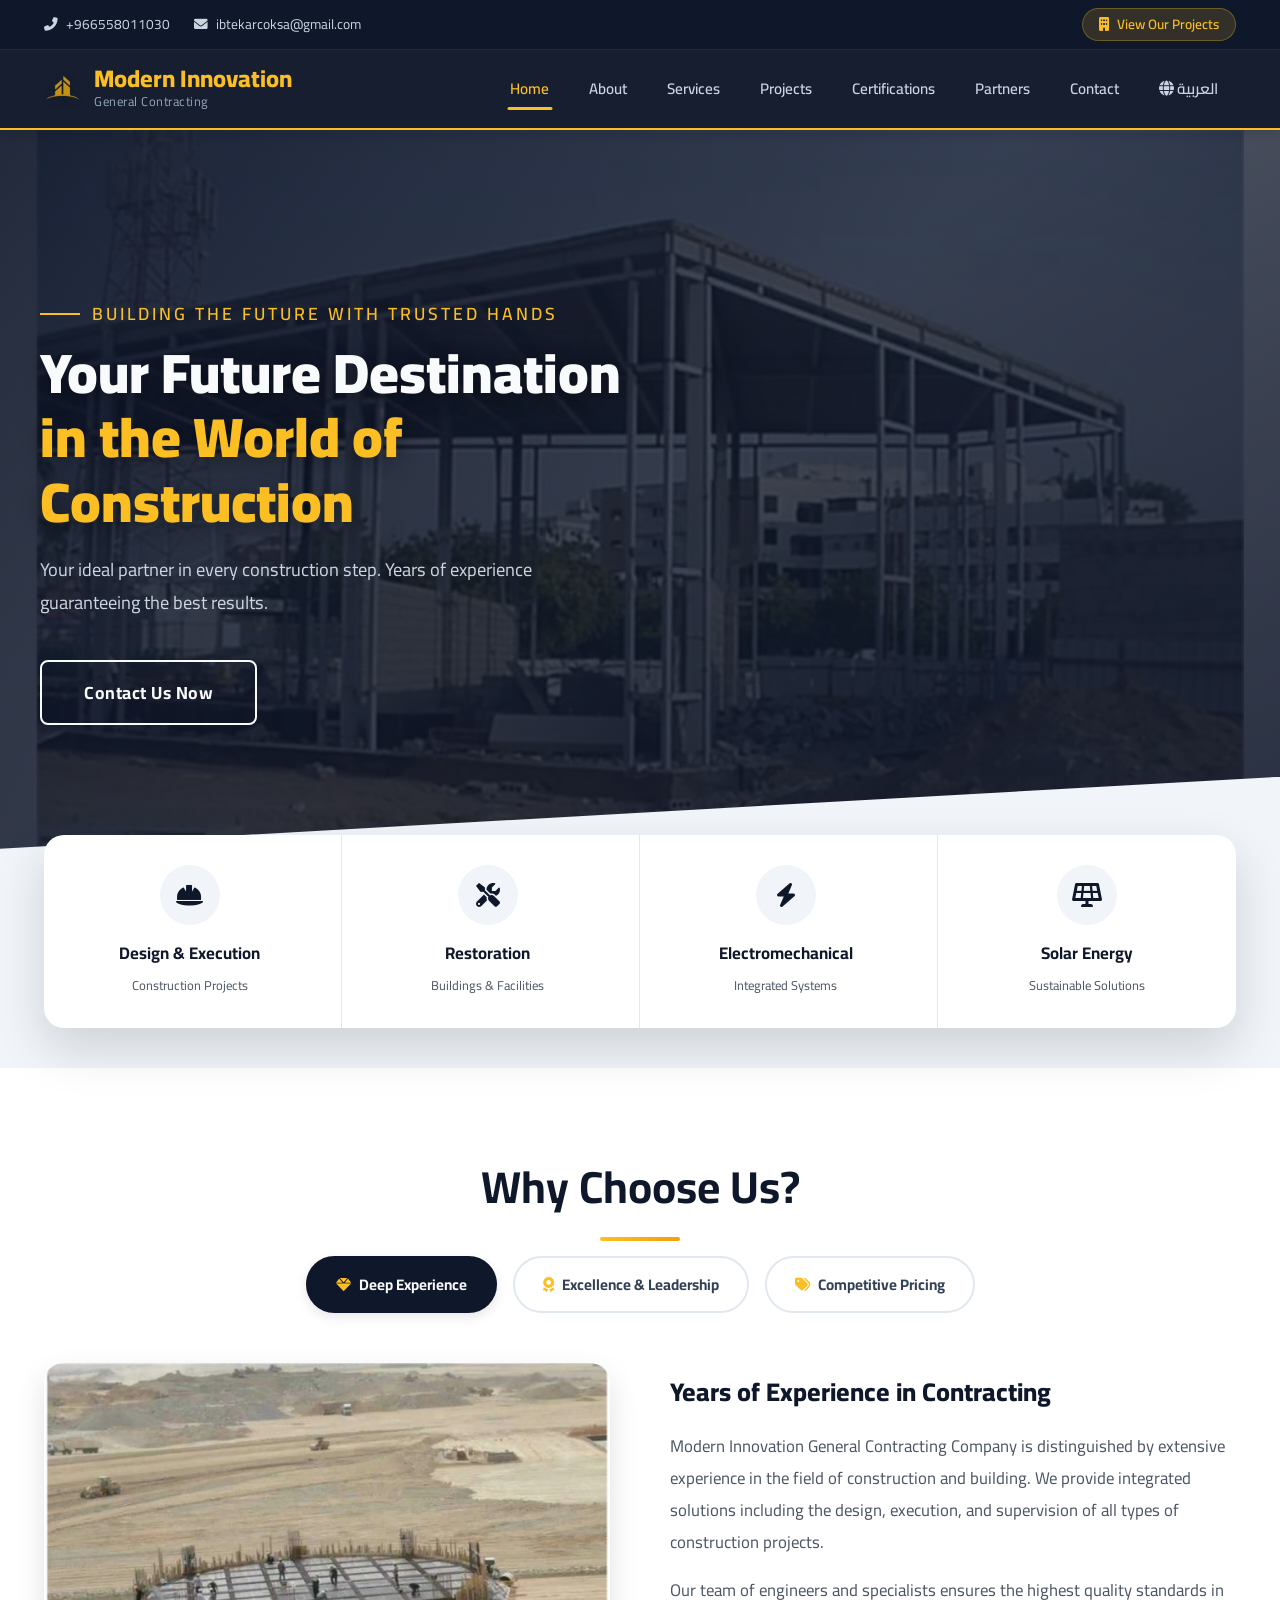
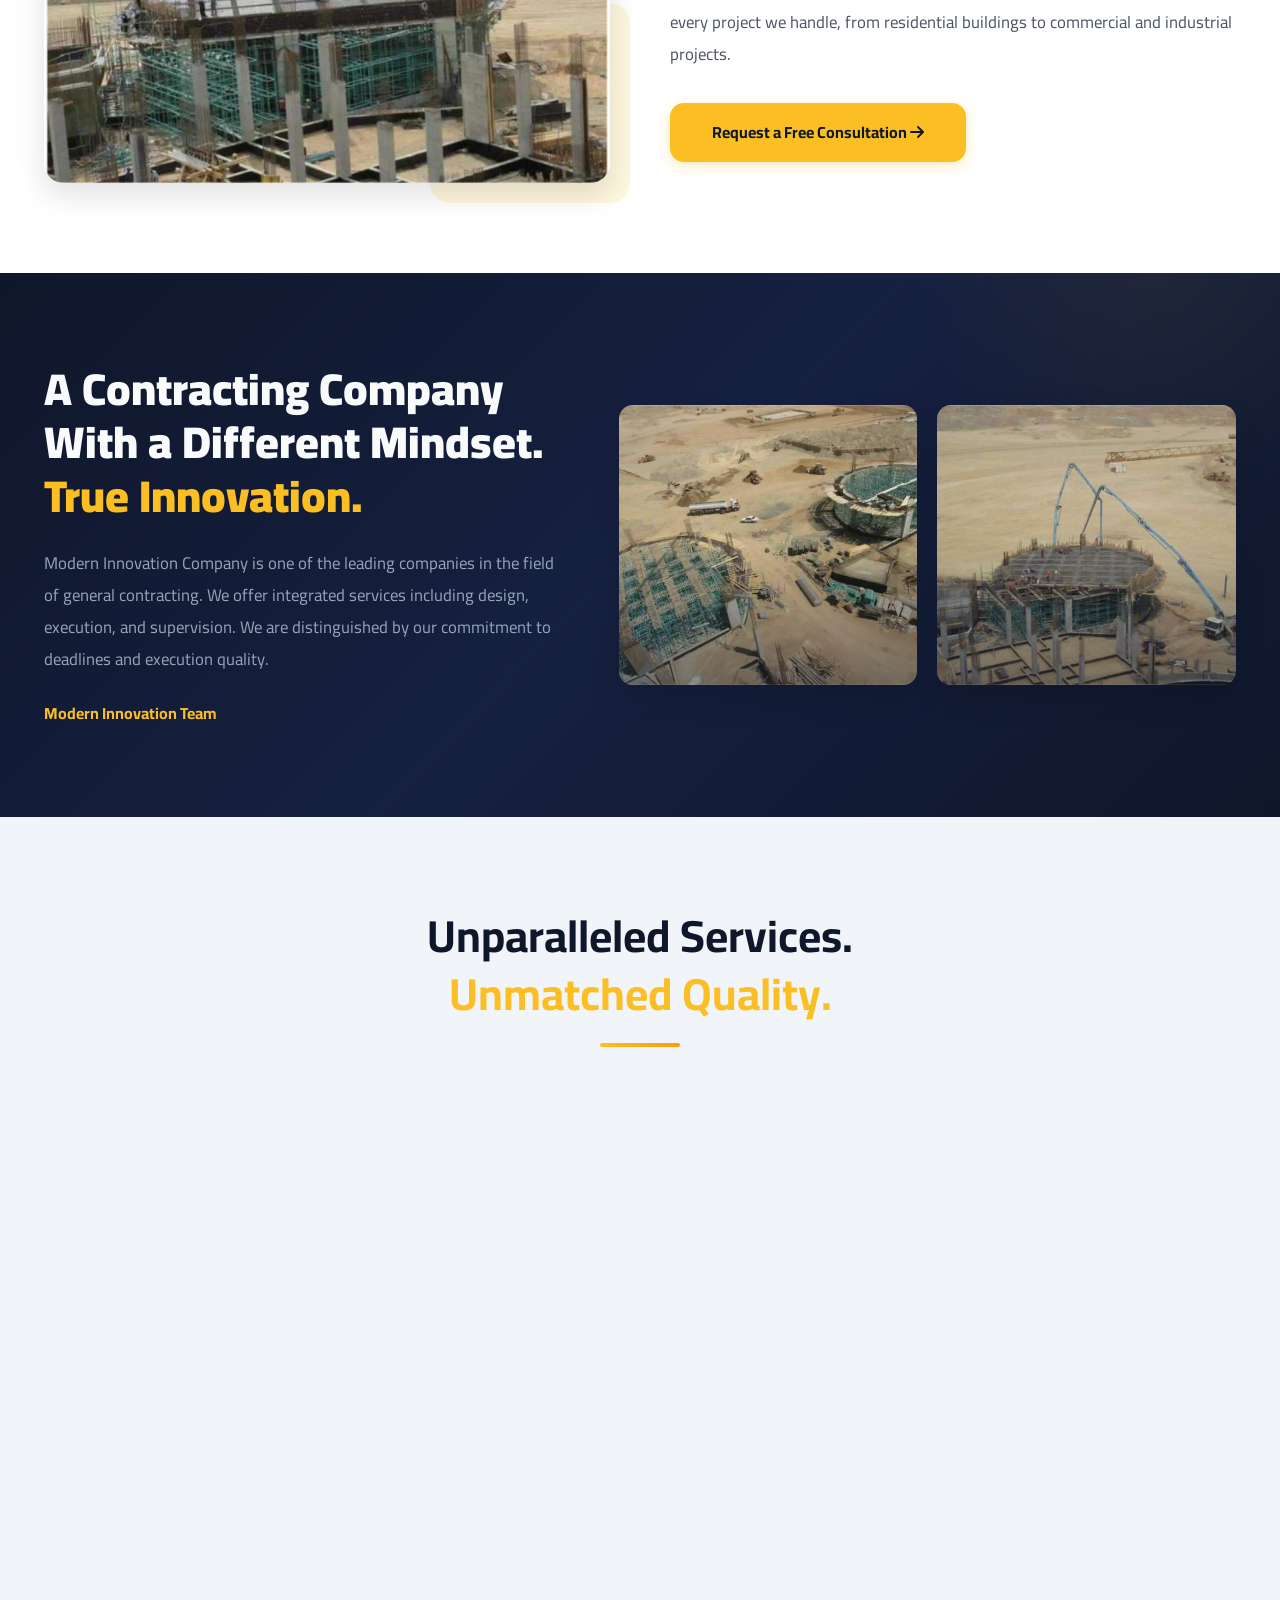
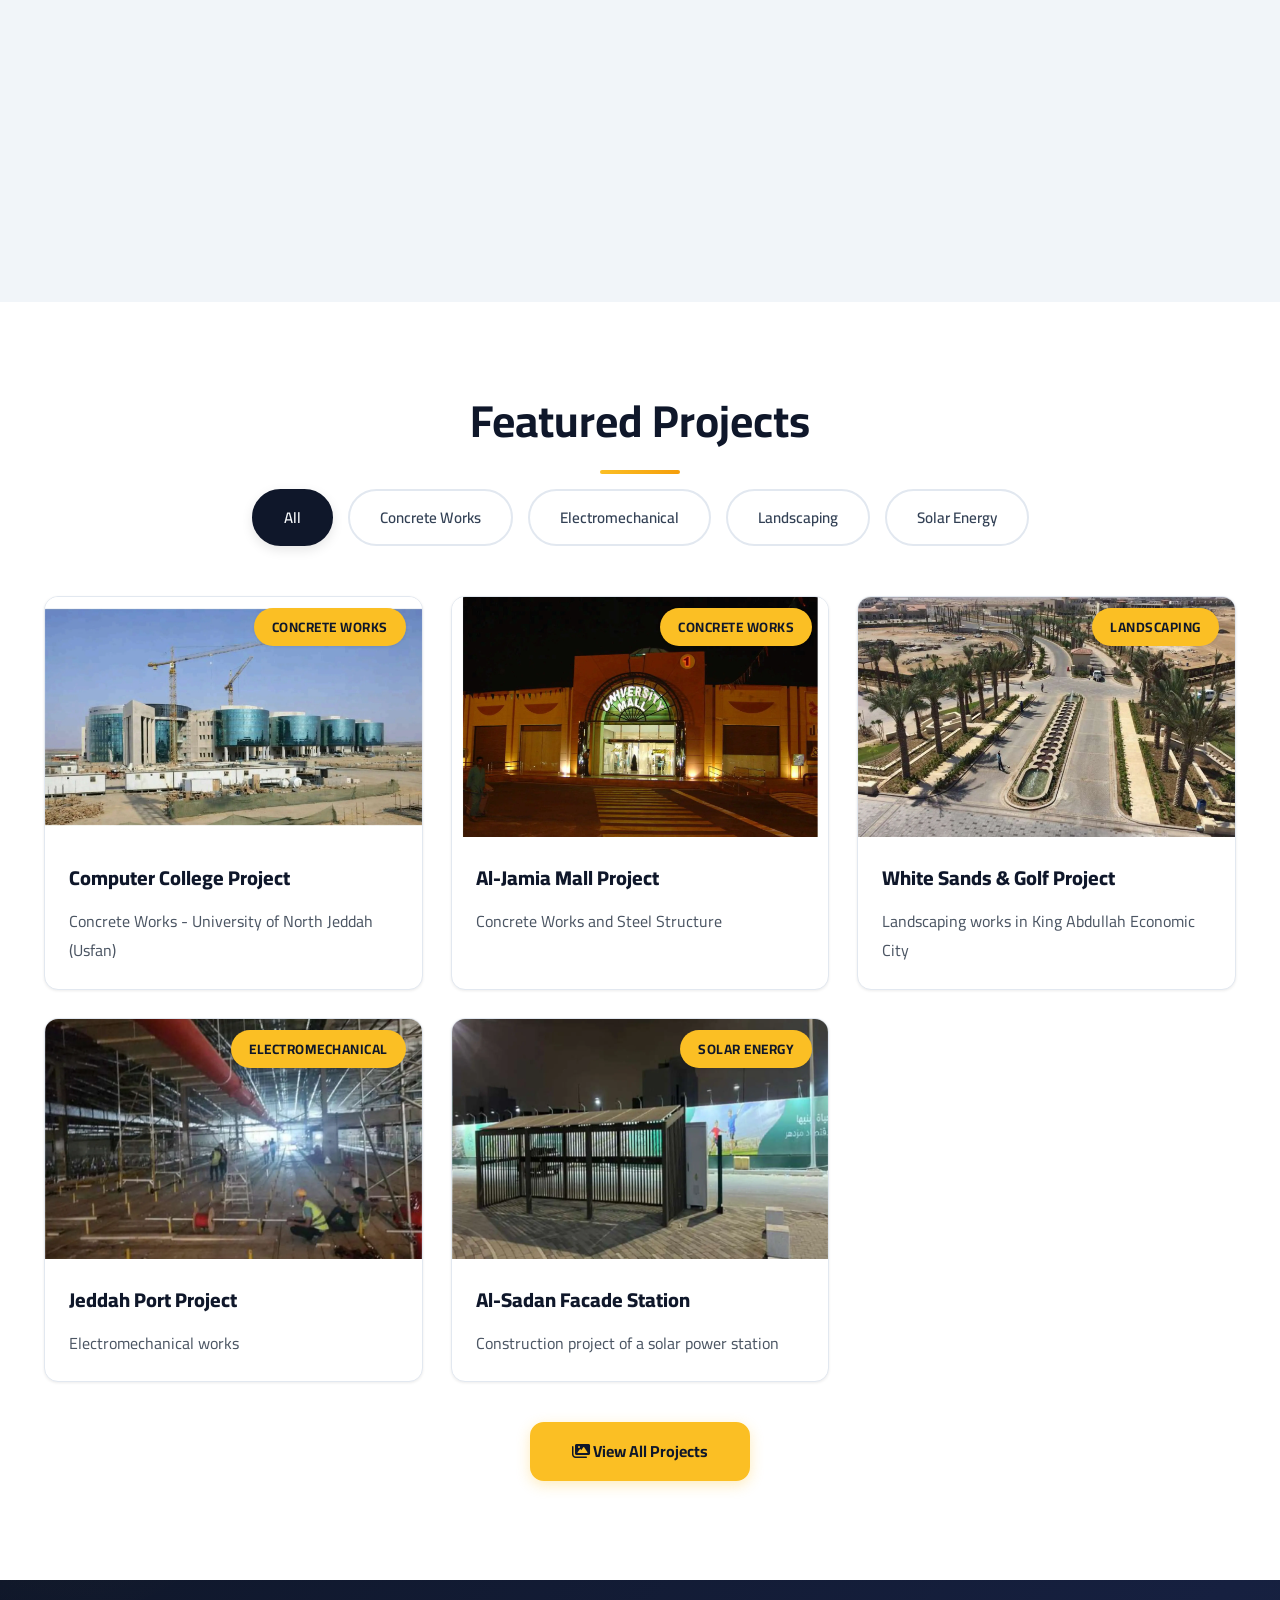
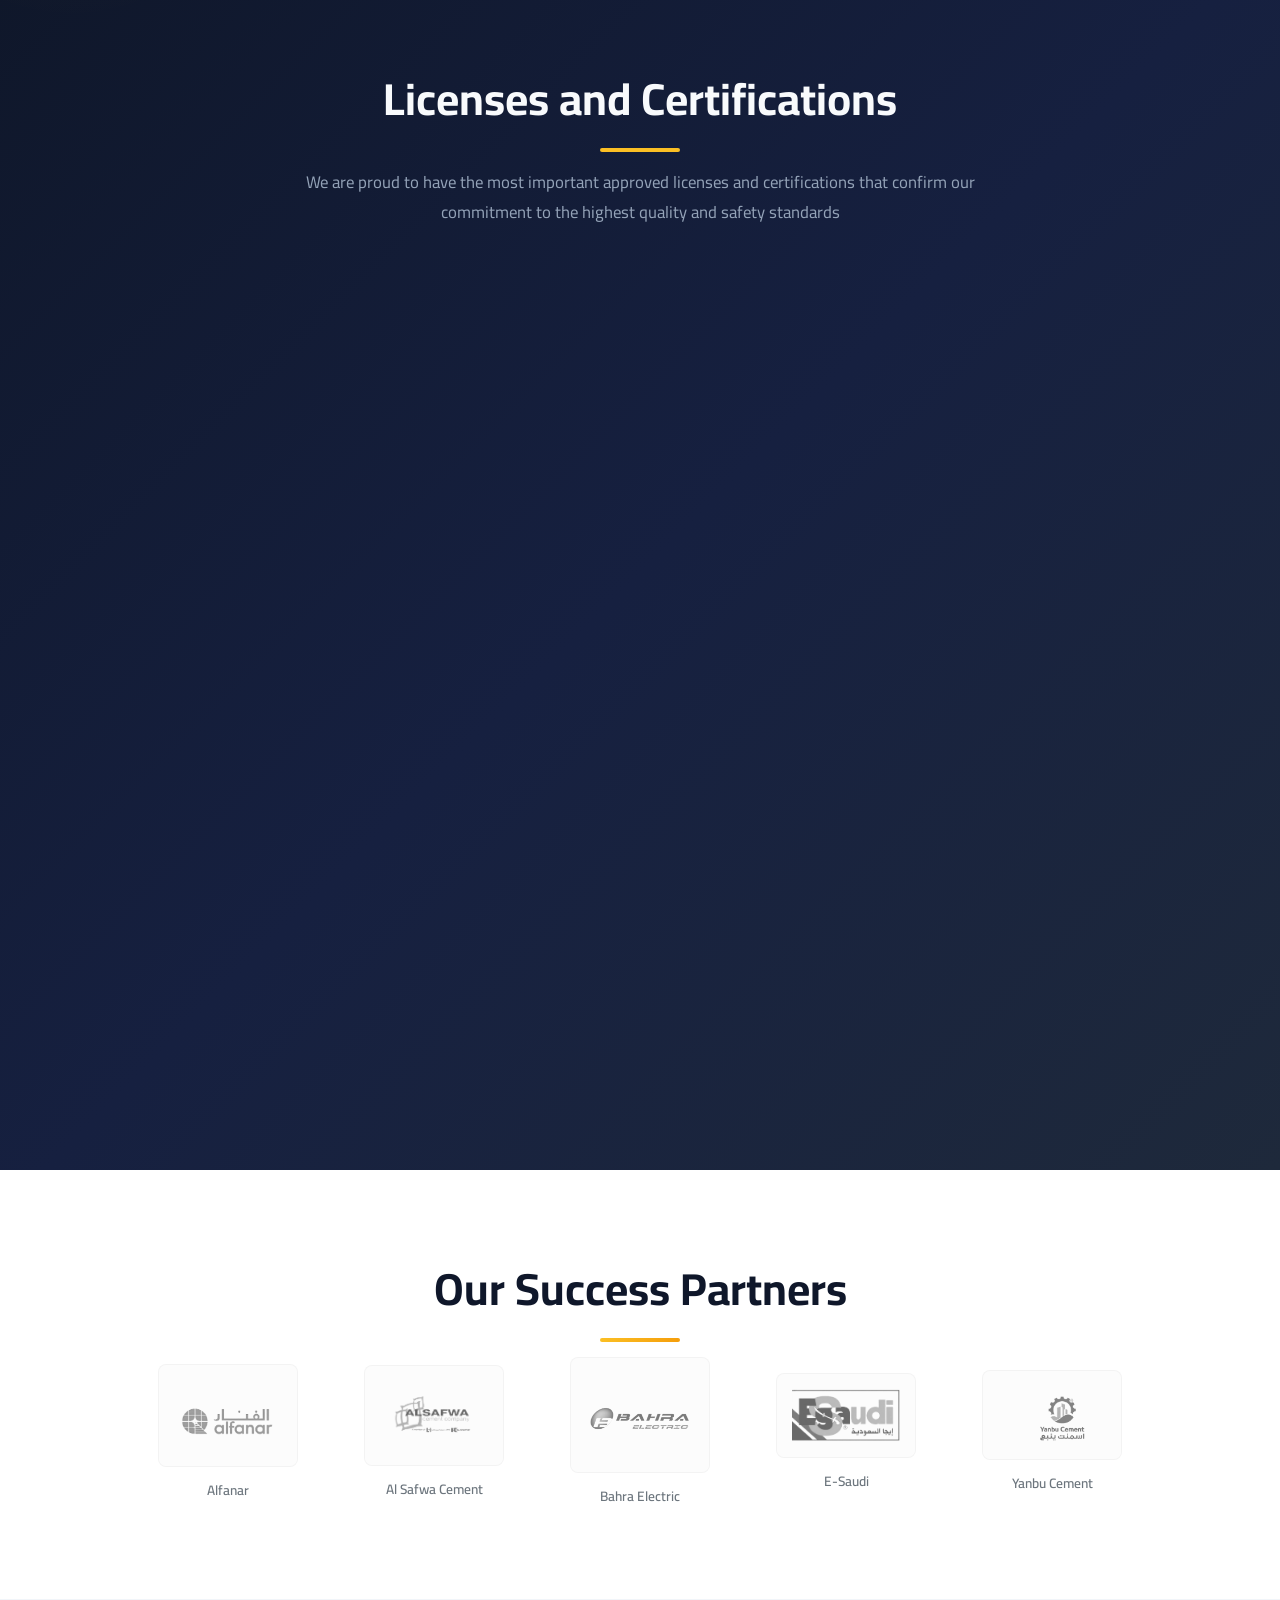
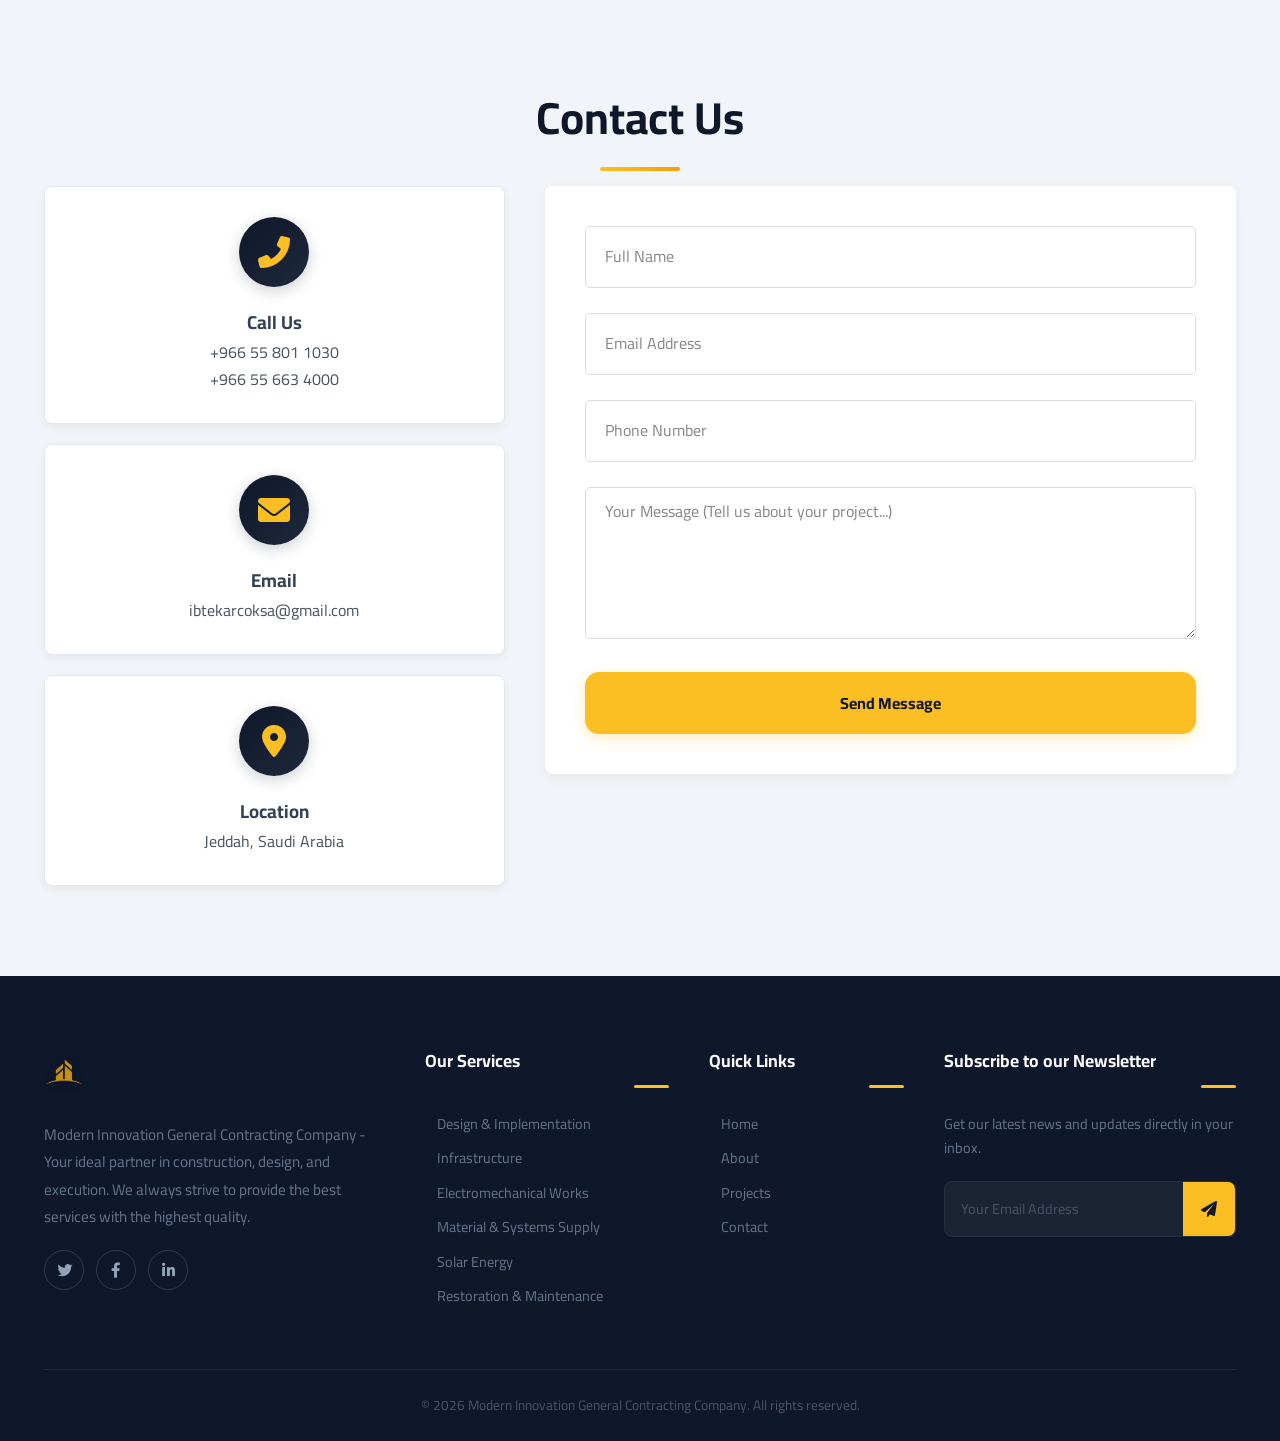
==== commit 39d802a5: "Adding new page and fixing some problems" ====
--- a/index.html
+++ b/index.html
@@ -331,6 +331,13 @@
                 </div>
 
             </div>
+
+            <!-- View All Projects Button -->
+            <div class="projects-cta-wrapper">
+                <a href="projects.html" class="btn btn-primary projects-view-all-btn">
+                    <i class="fas fa-images"></i> <span data-i18n="projects_view_all_text">View All Projects</span>
+                </a>
+            </div>
         </div>
     </section>
 
@@ -521,7 +528,6 @@
                     <div class="footer-social">
                         <a href="#" aria-label="Twitter"><i class="fab fa-twitter"></i></a>
                         <a href="#" aria-label="Facebook"><i class="fab fa-facebook-f"></i></a>
-                        <a href="#" aria-label="YouTube"><i class="fab fa-youtube"></i></a>
                         <a href="#" aria-label="LinkedIn"><i class="fab fa-linkedin-in"></i></a>
                     </div>
                 </div>
--- a/style.css
+++ b/style.css
@@ -587,7 +587,8 @@
     font-size: 2.4rem;
     font-weight: 800;
     color: var(--primary-color);
-    margin-bottom: 50px;
+    margin-bottom: 60px;
+    padding-bottom: 24px;
     position: relative;
     line-height: 1.3;
 }
@@ -599,10 +600,10 @@
 .section-title::after {
     content: '';
     position: absolute;
-    bottom: -16px;
+    bottom: 0;
     left: 50%;
     transform: translateX(-50%);
-    width: 70px;
+    width: 80px;
     height: 4px;
     border-radius: 2px;
     background: var(--accent-color);
@@ -839,7 +840,6 @@
 
 .services-detail-header {
     text-align: center;
-    margin-bottom: 20px;
 }
 
 .services-detail-grid {
@@ -987,19 +987,19 @@
     display: flex;
     justify-content: center;
     flex-wrap: wrap;
-    gap: 12px;
+    gap: 15px;
     margin-bottom: 50px;
 }
 
 .filter-btn {
-    padding: 10px 26px;
+    padding: 12px 30px;
     background: var(--bg-white);
     border: 2px solid var(--border-color);
     color: var(--text-dark);
     border-radius: 30px;
     cursor: pointer;
     font-weight: 600;
-    font-size: 0.9rem;
+    font-size: 0.95rem;
     transition: var(--transition);
     font-family: inherit;
 }
@@ -1069,36 +1069,63 @@
 .project-overlay {
     position: absolute;
     top: 16px;
-    right: 16px;
+    inset-inline-end: 16px;
     z-index: 2;
 }
 
 .project-category-tag {
     background: var(--accent-color);
     color: var(--primary-color);
-    padding: 5px 16px;
+    padding: 6px 18px;
     border-radius: 20px;
-    font-size: 0.78rem;
+    font-size: 0.85rem;
     font-weight: 700;
+    text-transform: uppercase;
+    letter-spacing: 0.5px;
     box-shadow: var(--shadow-sm);
 }
 
 .project-info {
     padding: 24px;
     flex-grow: 1;
+    display: flex;
+    flex-direction: column;
 }
 
 .project-info h3 {
     color: var(--primary-color);
-    margin-bottom: 8px;
-    font-size: 1.2rem;
-    font-weight: 700;
+    margin-bottom: 12px;
+    font-size: 1.25rem;
+    font-weight: 800;
 }
 
 .project-info p {
     color: var(--text-muted);
-    font-size: 0.95rem;
-    line-height: 1.6;
+    font-size: 1rem;
+    line-height: 1.8;
+    margin-bottom: 0;
+}
+
+/* Projects CTA Button */
+.projects-cta-wrapper {
+    text-align: center;
+    margin-top: 40px;
+}
+
+.projects-view-all-btn {
+    display: inline-flex;
+    align-items: center;
+    gap: 8px;
+    padding: 14px 32px;
+    font-size: 1.1rem;
+    font-weight: 600;
+    text-decoration: none;
+    transition: var(--transition);
+}
+
+.projects-view-all-btn:hover {
+    transform: translateY(-2px);
+    box-shadow: 0 8px 20px rgba(251, 191, 36, 0.3);
 }
 
 .project-card.hide {
@@ -1142,8 +1169,8 @@
     text-align: center;
     color: #94a3b8;
     font-size: 1.05rem;
-    max-width: 700px;
-    margin: -30px auto 50px;
+    max-width: 760px;
+    margin: 10px auto 50px;
     line-height: 1.8;
 }
 
@@ -1228,10 +1255,6 @@
 
 .license-issuer i {
     font-size: 0.7rem;
-}
-
-.license-card {
-    cursor: pointer;
 }
 
 /* Certificate Lightbox Modal */
@@ -1881,6 +1904,445 @@
     text-align: center;
 }
 
+/* ============================================
+   PROJECTS PAGE STYLES
+   ============================================ */
+
+.projects-hero {
+    position: relative;
+    min-height: 70vh;
+    background: url('Imgs/projects-header.webp') center center/cover no-repeat;
+    display: flex;
+    align-items: center;
+    justify-content: center;
+    text-align: center;
+    overflow: hidden;
+    margin-top: 0;
+}
+
+.projects-hero-overlay {
+    position: absolute;
+    top: 0;
+    left: 0;
+    width: 100%;
+    height: 100%;
+    background: rgba(15, 23, 42, 0.75);
+    z-index: 1;
+}
+
+.projects-hero-content {
+    position: relative;
+    z-index: 2;
+    color: var(--text-light);
+    max-width: 800px;
+    padding: 40px 20px;
+    animation: fadeInDown 0.8s ease-out;
+}
+
+.projects-hero-content h1 {
+    font-size: 3.5rem;
+    font-weight: 800;
+    margin-bottom: 20px;
+    color: var(--text-light);
+    text-shadow: 0 2px 10px rgba(0, 0, 0, 0.3);
+}
+
+.projects-hero-content p {
+    font-size: 1.25rem;
+    color: rgba(248, 250, 252, 0.85);
+    line-height: 1.6;
+}
+
+/* Section Header */
+.section-header {
+    text-align: center;
+    margin-bottom: 60px;
+    animation: fadeInUp 0.6s ease-out 0.1s both;
+}
+
+.section-title {
+    font-size: 2.8rem;
+    color: var(--primary-color);
+    margin-bottom: 15px;
+    font-weight: 700;
+    position: relative;
+}
+
+.section-title::after {
+    content: '';
+    display: block;
+    width: 80px;
+    height: 4px;
+    background: linear-gradient(90deg, var(--accent-color), var(--accent-dark));
+    margin: 20px auto 0;
+    border-radius: 2px;
+}
+
+.section-subtitle {
+    font-size: 1.1rem;
+    color: var(--text-muted);
+    max-width: 600px;
+    margin: 0 auto;
+}
+
+/* Projects Grid */
+.projects-section {
+    background: var(--bg-light);
+    position: relative;
+}
+
+/* Projects Gallery Grid (for projects.html) */
+.projects-gallery-grid {
+    display: grid;
+    grid-template-columns: repeat(auto-fit, minmax(320px, 1fr));
+    gap: 32px;
+    margin-bottom: 60px;
+    animation: fadeInUp 0.6s ease-out 0.2s both;
+}
+
+/* Project Gallery Card (for projects.html) */
+.projects-gallery-grid .project-card {
+    background: var(--bg-white);
+    border-radius: var(--radius-lg);
+    overflow: hidden;
+    box-shadow: var(--shadow-md);
+    transition: var(--transition);
+    display: flex;
+    flex-direction: column;
+    height: 100%;
+    animation: fadeInUp 0.6s ease-out forwards;
+}
+
+.projects-gallery-grid .project-card:nth-child(1) { animation-delay: 0.1s; }
+.projects-gallery-grid .project-card:nth-child(2) { animation-delay: 0.2s; }
+.projects-gallery-grid .project-card:nth-child(3) { animation-delay: 0.3s; }
+.projects-gallery-grid .project-card:nth-child(n+4) { animation-delay: 0.4s; }
+
+.projects-gallery-grid .project-card:hover {
+    box-shadow: var(--shadow-xl);
+    transform: translateY(-8px);
+}
+
+/* Project Image Wrapper (for projects.html) */
+.projects-gallery-grid .project-image-wrapper {
+    position: relative;
+    overflow: hidden;
+    width: 100%;
+    padding-bottom: 75%; /* 4:3 aspect ratio */
+    background: linear-gradient(135deg, #e0e7ff 0%, #f3e8ff 100%);
+}
+
+.projects-gallery-grid .gallery-image {
+    position: absolute;
+    top: 0;
+    left: 0;
+    width: 100%;
+    height: 100%;
+    object-fit: cover;
+    transition: var(--transition);
+}
+
+.projects-gallery-grid .project-card:hover .gallery-image {
+    transform: scale(1.1);
+}
+
+/* Project Overlay (for projects.html) */
+.projects-gallery-grid .project-overlay {
+    position: absolute;
+    top: 0;
+    left: 0;
+    width: 100%;
+    height: 100%;
+    background: rgba(15, 23, 42, 0.7);
+    display: flex;
+    align-items: center;
+    justify-content: center;
+    opacity: 0;
+    transition: var(--transition);
+    cursor: pointer;
+    z-index: 2;
+}
+
+.projects-gallery-grid .project-card:hover .project-overlay {
+    opacity: 1;
+}
+
+/* Project View Button (for projects.html) */
+.projects-gallery-grid .project-view-btn {
+    background: var(--accent-color);
+    color: var(--primary-color);
+    border: none;
+    padding: 12px 28px;
+    border-radius: var(--radius-md);
+    font-size: 1rem;
+    font-weight: 600;
+    cursor: pointer;
+    display: flex;
+    align-items: center;
+    gap: 8px;
+    transition: var(--transition);
+    transform: scale(0.9);
+}
+
+.projects-gallery-grid .project-card:hover .project-view-btn {
+    transform: scale(1);
+    background: var(--accent-dark);
+}
+
+.projects-gallery-grid .project-view-btn:hover {
+    background: var(--accent-dark);
+    box-shadow: 0 8px 20px rgba(251, 191, 36, 0.4);
+}
+
+/* Project Info (for projects.html) */
+.projects-gallery-grid .project-info {
+    padding: 24px;
+    flex-grow: 1;
+    display: flex;
+    flex-direction: column;
+}
+
+.projects-gallery-grid .project-info h3 {
+    font-size: 1.25rem;
+    color: var(--primary-color);
+    margin-bottom: 10px;
+    font-weight: 700;
+    line-height: 1.4;
+}
+
+.projects-gallery-grid .project-info p {
+    font-size: 0.95rem;
+    color: var(--text-muted);
+    line-height: 1.6;
+    flex-grow: 1;
+}
+
+/* CTA Section */
+.projects-cta {
+    background: linear-gradient(135deg, var(--primary-color) 0%, var(--primary-light) 100%);
+    text-align: center;
+    padding: 80px 40px;
+    position: relative;
+    overflow: hidden;
+}
+
+.projects-cta::before {
+    content: '';
+    position: absolute;
+    top: -50%;
+    right: -10%;
+    width: 600px;
+    height: 600px;
+    background: rgba(251, 191, 36, 0.05);
+    border-radius: 50%;
+    z-index: 0;
+}
+
+.projects-cta::after {
+    content: '';
+    position: absolute;
+    bottom: -30%;
+    left: -5%;
+    width: 400px;
+    height: 400px;
+    background: rgba(251, 191, 36, 0.03);
+    border-radius: 50%;
+    z-index: 0;
+}
+
+.cta-content {
+    position: relative;
+    z-index: 1;
+    max-width: 600px;
+    margin: 0 auto;
+}
+
+.cta-content h2 {
+    font-size: 2.5rem;
+    color: var(--text-light);
+    margin-bottom: 20px;
+    font-weight: 800;
+}
+
+.cta-content p {
+    font-size: 1.1rem;
+    color: rgba(248, 250, 252, 0.85);
+    margin-bottom: 30px;
+    line-height: 1.6;
+}
+
+.btn-primary {
+    background: var(--accent-color);
+    color: var(--primary-color);
+    padding: 14px 40px;
+    border-radius: var(--radius-md);
+    font-weight: 700;
+    font-size: 1rem;
+    text-decoration: none;
+    display: inline-block;
+    transition: var(--transition);
+    border: 2px solid var(--accent-color);
+}
+
+.btn-primary:hover {
+    background: var(--accent-dark);
+    border-color: var(--accent-dark);
+    transform: translateY(-2px);
+    box-shadow: 0 8px 20px rgba(251, 191, 36, 0.4);
+}
+
+/* ============================================
+   LIGHTBOX MODAL STYLES
+   ============================================ */
+
+.projects-lightbox {
+    position: fixed;
+    top: 0;
+    left: 0;
+    width: 100%;
+    height: 100%;
+    z-index: 2000;
+    opacity: 0;
+    visibility: hidden;
+    transition: var(--transition);
+}
+
+.projects-lightbox.active {
+    opacity: 1;
+    visibility: visible;
+}
+
+.lightbox-overlay {
+    position: absolute;
+    top: 0;
+    left: 0;
+    width: 100%;
+    height: 100%;
+    background: rgba(15, 23, 42, 0.95);
+    backdrop-filter: blur(4px);
+}
+
+.lightbox-content {
+    position: fixed;
+    top: 50%;
+    left: 50%;
+    transform: translate(-50%, -50%);
+    background: var(--bg-white);
+    border-radius: var(--radius-lg);
+    box-shadow: var(--shadow-xl);
+    z-index: 2001;
+    max-width: 90vw;
+    max-height: 90vh;
+    overflow: auto;
+    display: flex;
+    flex-direction: column;
+    animation: scaleIn 0.3s ease-out;
+}
+
+.lightbox-close {
+    position: absolute;
+    top: 20px;
+    right: 20px;
+    width: 44px;
+    height: 44px;
+    background: var(--primary-color);
+    color: var(--text-light);
+    border: none;
+    border-radius: var(--radius-full);
+    font-size: 1.5rem;
+    cursor: pointer;
+    display: flex;
+    align-items: center;
+    justify-content: center;
+    z-index: 10;
+    transition: var(--transition);
+}
+
+.lightbox-close:hover {
+    background: var(--accent-color);
+    color: var(--primary-color);
+    transform: rotate(90deg);
+}
+
+.lightbox-image-wrapper {
+    position: relative;
+    width: 100%;
+    max-height: 60vh;
+    overflow: auto;
+    display: flex;
+    align-items: center;
+    justify-content: center;
+    background: var(--bg-light);
+}
+
+.lightbox-image-wrapper img {
+    width: 100%;
+    height: auto;
+    display: block;
+    object-fit: cover;
+}
+
+.lightbox-info {
+    padding: 30px;
+    background: var(--bg-white);
+    text-align: center;
+}
+
+.lightbox-info h3 {
+    font-size: 1.5rem;
+    color: var(--primary-color);
+    margin-bottom: 12px;
+    font-weight: 700;
+}
+
+.lightbox-info p {
+    font-size: 1rem;
+    color: var(--text-muted);
+    line-height: 1.6;
+    margin: 0;
+}
+
+.lightbox-nav {
+    display: flex;
+    align-items: center;
+    justify-content: center;
+    gap: 20px;
+    padding: 20px 30px;
+    background: var(--bg-light);
+    border-top: 1px solid var(--border-color);
+}
+
+.lightbox-prev,
+.lightbox-next {
+    width: 44px;
+    height: 44px;
+    background: var(--primary-color);
+    color: var(--text-light);
+    border: none;
+    border-radius: var(--radius-md);
+    font-size: 1rem;
+    cursor: pointer;
+    display: flex;
+    align-items: center;
+    justify-content: center;
+    transition: var(--transition);
+}
+
+.lightbox-prev:hover,
+.lightbox-next:hover {
+    background: var(--accent-color);
+    color: var(--primary-color);
+    transform: scale(1.1);
+}
+
+.lightbox-counter {
+    font-size: 0.95rem;
+    color: var(--text-muted);
+    font-weight: 600;
+    min-width: 60px;
+    text-align: center;
+}
+
 /* Responsive */
 @media (max-width: 768px) {
     .contact-wrapper {
@@ -2116,4 +2578,26 @@
         padding: 12px 28px;
         font-size: 1rem;
     }
-}
+
+    /* Projects Page Mobile Styles */
+    .projects-gallery-grid {
+        grid-template-columns: 1fr;
+    }
+
+    .projects-hero {
+        min-height: 50vh;
+    }
+
+    .projects-hero-content h1 {
+        font-size: 2rem;
+    }
+
+    .lightbox-info {
+        padding: 15px;
+    }
+
+    .lightbox-nav {
+        flex-wrap: wrap;
+        gap: 10px;
+    }
+}
--- a/style.css
+++ b/style.css
@@ -587,7 +587,8 @@
     font-size: 2.4rem;
     font-weight: 800;
     color: var(--primary-color);
-    margin-bottom: 50px;
+    margin-bottom: 60px;
+    padding-bottom: 24px;
     position: relative;
     line-height: 1.3;
 }
@@ -599,10 +600,10 @@
 .section-title::after {
     content: '';
     position: absolute;
-    bottom: -16px;
+    bottom: 0;
     left: 50%;
     transform: translateX(-50%);
-    width: 70px;
+    width: 80px;
     height: 4px;
     border-radius: 2px;
     background: var(--accent-color);
@@ -839,7 +840,6 @@
 
 .services-detail-header {
     text-align: center;
-    margin-bottom: 20px;
 }
 
 .services-detail-grid {
@@ -987,19 +987,19 @@
     display: flex;
     justify-content: center;
     flex-wrap: wrap;
-    gap: 12px;
+    gap: 15px;
     margin-bottom: 50px;
 }
 
 .filter-btn {
-    padding: 10px 26px;
+    padding: 12px 30px;
     background: var(--bg-white);
     border: 2px solid var(--border-color);
     color: var(--text-dark);
     border-radius: 30px;
     cursor: pointer;
     font-weight: 600;
-    font-size: 0.9rem;
+    font-size: 0.95rem;
     transition: var(--transition);
     font-family: inherit;
 }
@@ -1069,36 +1069,63 @@
 .project-overlay {
     position: absolute;
     top: 16px;
-    right: 16px;
+    inset-inline-end: 16px;
     z-index: 2;
 }
 
 .project-category-tag {
     background: var(--accent-color);
     color: var(--primary-color);
-    padding: 5px 16px;
+    padding: 6px 18px;
     border-radius: 20px;
-    font-size: 0.78rem;
+    font-size: 0.85rem;
     font-weight: 700;
+    text-transform: uppercase;
+    letter-spacing: 0.5px;
     box-shadow: var(--shadow-sm);
 }
 
 .project-info {
     padding: 24px;
     flex-grow: 1;
+    display: flex;
+    flex-direction: column;
 }
 
 .project-info h3 {
     color: var(--primary-color);
-    margin-bottom: 8px;
-    font-size: 1.2rem;
-    font-weight: 700;
+    margin-bottom: 12px;
+    font-size: 1.25rem;
+    font-weight: 800;
 }
 
 .project-info p {
     color: var(--text-muted);
-    font-size: 0.95rem;
-    line-height: 1.6;
+    font-size: 1rem;
+    line-height: 1.8;
+    margin-bottom: 0;
+}
+
+/* Projects CTA Button */
+.projects-cta-wrapper {
+    text-align: center;
+    margin-top: 40px;
+}
+
+.projects-view-all-btn {
+    display: inline-flex;
+    align-items: center;
+    gap: 8px;
+    padding: 14px 32px;
+    font-size: 1.1rem;
+    font-weight: 600;
+    text-decoration: none;
+    transition: var(--transition);
+}
+
+.projects-view-all-btn:hover {
+    transform: translateY(-2px);
+    box-shadow: 0 8px 20px rgba(251, 191, 36, 0.3);
 }
 
 .project-card.hide {
@@ -1142,8 +1169,8 @@
     text-align: center;
     color: #94a3b8;
     font-size: 1.05rem;
-    max-width: 700px;
-    margin: -30px auto 50px;
+    max-width: 760px;
+    margin: 10px auto 50px;
     line-height: 1.8;
 }
 
@@ -1228,10 +1255,6 @@
 
 .license-issuer i {
     font-size: 0.7rem;
-}
-
-.license-card {
-    cursor: pointer;
 }
 
 /* Certificate Lightbox Modal */
@@ -1881,6 +1904,445 @@
     text-align: center;
 }
 
+/* ============================================
+   PROJECTS PAGE STYLES
+   ============================================ */
+
+.projects-hero {
+    position: relative;
+    min-height: 70vh;
+    background: url('Imgs/projects-header.webp') center center/cover no-repeat;
+    display: flex;
+    align-items: center;
+    justify-content: center;
+    text-align: center;
+    overflow: hidden;
+    margin-top: 0;
+}
+
+.projects-hero-overlay {
+    position: absolute;
+    top: 0;
+    left: 0;
+    width: 100%;
+    height: 100%;
+    background: rgba(15, 23, 42, 0.75);
+    z-index: 1;
+}
+
+.projects-hero-content {
+    position: relative;
+    z-index: 2;
+    color: var(--text-light);
+    max-width: 800px;
+    padding: 40px 20px;
+    animation: fadeInDown 0.8s ease-out;
+}
+
+.projects-hero-content h1 {
+    font-size: 3.5rem;
+    font-weight: 800;
+    margin-bottom: 20px;
+    color: var(--text-light);
+    text-shadow: 0 2px 10px rgba(0, 0, 0, 0.3);
+}
+
+.projects-hero-content p {
+    font-size: 1.25rem;
+    color: rgba(248, 250, 252, 0.85);
+    line-height: 1.6;
+}
+
+/* Section Header */
+.section-header {
+    text-align: center;
+    margin-bottom: 60px;
+    animation: fadeInUp 0.6s ease-out 0.1s both;
+}
+
+.section-title {
+    font-size: 2.8rem;
+    color: var(--primary-color);
+    margin-bottom: 15px;
+    font-weight: 700;
+    position: relative;
+}
+
+.section-title::after {
+    content: '';
+    display: block;
+    width: 80px;
+    height: 4px;
+    background: linear-gradient(90deg, var(--accent-color), var(--accent-dark));
+    margin: 20px auto 0;
+    border-radius: 2px;
+}
+
+.section-subtitle {
+    font-size: 1.1rem;
+    color: var(--text-muted);
+    max-width: 600px;
+    margin: 0 auto;
+}
+
+/* Projects Grid */
+.projects-section {
+    background: var(--bg-light);
+    position: relative;
+}
+
+/* Projects Gallery Grid (for projects.html) */
+.projects-gallery-grid {
+    display: grid;
+    grid-template-columns: repeat(auto-fit, minmax(320px, 1fr));
+    gap: 32px;
+    margin-bottom: 60px;
+    animation: fadeInUp 0.6s ease-out 0.2s both;
+}
+
+/* Project Gallery Card (for projects.html) */
+.projects-gallery-grid .project-card {
+    background: var(--bg-white);
+    border-radius: var(--radius-lg);
+    overflow: hidden;
+    box-shadow: var(--shadow-md);
+    transition: var(--transition);
+    display: flex;
+    flex-direction: column;
+    height: 100%;
+    animation: fadeInUp 0.6s ease-out forwards;
+}
+
+.projects-gallery-grid .project-card:nth-child(1) { animation-delay: 0.1s; }
+.projects-gallery-grid .project-card:nth-child(2) { animation-delay: 0.2s; }
+.projects-gallery-grid .project-card:nth-child(3) { animation-delay: 0.3s; }
+.projects-gallery-grid .project-card:nth-child(n+4) { animation-delay: 0.4s; }
+
+.projects-gallery-grid .project-card:hover {
+    box-shadow: var(--shadow-xl);
+    transform: translateY(-8px);
+}
+
+/* Project Image Wrapper (for projects.html) */
+.projects-gallery-grid .project-image-wrapper {
+    position: relative;
+    overflow: hidden;
+    width: 100%;
+    padding-bottom: 75%; /* 4:3 aspect ratio */
+    background: linear-gradient(135deg, #e0e7ff 0%, #f3e8ff 100%);
+}
+
+.projects-gallery-grid .gallery-image {
+    position: absolute;
+    top: 0;
+    left: 0;
+    width: 100%;
+    height: 100%;
+    object-fit: cover;
+    transition: var(--transition);
+}
+
+.projects-gallery-grid .project-card:hover .gallery-image {
+    transform: scale(1.1);
+}
+
+/* Project Overlay (for projects.html) */
+.projects-gallery-grid .project-overlay {
+    position: absolute;
+    top: 0;
+    left: 0;
+    width: 100%;
+    height: 100%;
+    background: rgba(15, 23, 42, 0.7);
+    display: flex;
+    align-items: center;
+    justify-content: center;
+    opacity: 0;
+    transition: var(--transition);
+    cursor: pointer;
+    z-index: 2;
+}
+
+.projects-gallery-grid .project-card:hover .project-overlay {
+    opacity: 1;
+}
+
+/* Project View Button (for projects.html) */
+.projects-gallery-grid .project-view-btn {
+    background: var(--accent-color);
+    color: var(--primary-color);
+    border: none;
+    padding: 12px 28px;
+    border-radius: var(--radius-md);
+    font-size: 1rem;
+    font-weight: 600;
+    cursor: pointer;
+    display: flex;
+    align-items: center;
+    gap: 8px;
+    transition: var(--transition);
+    transform: scale(0.9);
+}
+
+.projects-gallery-grid .project-card:hover .project-view-btn {
+    transform: scale(1);
+    background: var(--accent-dark);
+}
+
+.projects-gallery-grid .project-view-btn:hover {
+    background: var(--accent-dark);
+    box-shadow: 0 8px 20px rgba(251, 191, 36, 0.4);
+}
+
+/* Project Info (for projects.html) */
+.projects-gallery-grid .project-info {
+    padding: 24px;
+    flex-grow: 1;
+    display: flex;
+    flex-direction: column;
+}
+
+.projects-gallery-grid .project-info h3 {
+    font-size: 1.25rem;
+    color: var(--primary-color);
+    margin-bottom: 10px;
+    font-weight: 700;
+    line-height: 1.4;
+}
+
+.projects-gallery-grid .project-info p {
+    font-size: 0.95rem;
+    color: var(--text-muted);
+    line-height: 1.6;
+    flex-grow: 1;
+}
+
+/* CTA Section */
+.projects-cta {
+    background: linear-gradient(135deg, var(--primary-color) 0%, var(--primary-light) 100%);
+    text-align: center;
+    padding: 80px 40px;
+    position: relative;
+    overflow: hidden;
+}
+
+.projects-cta::before {
+    content: '';
+    position: absolute;
+    top: -50%;
+    right: -10%;
+    width: 600px;
+    height: 600px;
+    background: rgba(251, 191, 36, 0.05);
+    border-radius: 50%;
+    z-index: 0;
+}
+
+.projects-cta::after {
+    content: '';
+    position: absolute;
+    bottom: -30%;
+    left: -5%;
+    width: 400px;
+    height: 400px;
+    background: rgba(251, 191, 36, 0.03);
+    border-radius: 50%;
+    z-index: 0;
+}
+
+.cta-content {
+    position: relative;
+    z-index: 1;
+    max-width: 600px;
+    margin: 0 auto;
+}
+
+.cta-content h2 {
+    font-size: 2.5rem;
+    color: var(--text-light);
+    margin-bottom: 20px;
+    font-weight: 800;
+}
+
+.cta-content p {
+    font-size: 1.1rem;
+    color: rgba(248, 250, 252, 0.85);
+    margin-bottom: 30px;
+    line-height: 1.6;
+}
+
+.btn-primary {
+    background: var(--accent-color);
+    color: var(--primary-color);
+    padding: 14px 40px;
+    border-radius: var(--radius-md);
+    font-weight: 700;
+    font-size: 1rem;
+    text-decoration: none;
+    display: inline-block;
+    transition: var(--transition);
+    border: 2px solid var(--accent-color);
+}
+
+.btn-primary:hover {
+    background: var(--accent-dark);
+    border-color: var(--accent-dark);
+    transform: translateY(-2px);
+    box-shadow: 0 8px 20px rgba(251, 191, 36, 0.4);
+}
+
+/* ============================================
+   LIGHTBOX MODAL STYLES
+   ============================================ */
+
+.projects-lightbox {
+    position: fixed;
+    top: 0;
+    left: 0;
+    width: 100%;
+    height: 100%;
+    z-index: 2000;
+    opacity: 0;
+    visibility: hidden;
+    transition: var(--transition);
+}
+
+.projects-lightbox.active {
+    opacity: 1;
+    visibility: visible;
+}
+
+.lightbox-overlay {
+    position: absolute;
+    top: 0;
+    left: 0;
+    width: 100%;
+    height: 100%;
+    background: rgba(15, 23, 42, 0.95);
+    backdrop-filter: blur(4px);
+}
+
+.lightbox-content {
+    position: fixed;
+    top: 50%;
+    left: 50%;
+    transform: translate(-50%, -50%);
+    background: var(--bg-white);
+    border-radius: var(--radius-lg);
+    box-shadow: var(--shadow-xl);
+    z-index: 2001;
+    max-width: 90vw;
+    max-height: 90vh;
+    overflow: auto;
+    display: flex;
+    flex-direction: column;
+    animation: scaleIn 0.3s ease-out;
+}
+
+.lightbox-close {
+    position: absolute;
+    top: 20px;
+    right: 20px;
+    width: 44px;
+    height: 44px;
+    background: var(--primary-color);
+    color: var(--text-light);
+    border: none;
+    border-radius: var(--radius-full);
+    font-size: 1.5rem;
+    cursor: pointer;
+    display: flex;
+    align-items: center;
+    justify-content: center;
+    z-index: 10;
+    transition: var(--transition);
+}
+
+.lightbox-close:hover {
+    background: var(--accent-color);
+    color: var(--primary-color);
+    transform: rotate(90deg);
+}
+
+.lightbox-image-wrapper {
+    position: relative;
+    width: 100%;
+    max-height: 60vh;
+    overflow: auto;
+    display: flex;
+    align-items: center;
+    justify-content: center;
+    background: var(--bg-light);
+}
+
+.lightbox-image-wrapper img {
+    width: 100%;
+    height: auto;
+    display: block;
+    object-fit: cover;
+}
+
+.lightbox-info {
+    padding: 30px;
+    background: var(--bg-white);
+    text-align: center;
+}
+
+.lightbox-info h3 {
+    font-size: 1.5rem;
+    color: var(--primary-color);
+    margin-bottom: 12px;
+    font-weight: 700;
+}
+
+.lightbox-info p {
+    font-size: 1rem;
+    color: var(--text-muted);
+    line-height: 1.6;
+    margin: 0;
+}
+
+.lightbox-nav {
+    display: flex;
+    align-items: center;
+    justify-content: center;
+    gap: 20px;
+    padding: 20px 30px;
+    background: var(--bg-light);
+    border-top: 1px solid var(--border-color);
+}
+
+.lightbox-prev,
+.lightbox-next {
+    width: 44px;
+    height: 44px;
+    background: var(--primary-color);
+    color: var(--text-light);
+    border: none;
+    border-radius: var(--radius-md);
+    font-size: 1rem;
+    cursor: pointer;
+    display: flex;
+    align-items: center;
+    justify-content: center;
+    transition: var(--transition);
+}
+
+.lightbox-prev:hover,
+.lightbox-next:hover {
+    background: var(--accent-color);
+    color: var(--primary-color);
+    transform: scale(1.1);
+}
+
+.lightbox-counter {
+    font-size: 0.95rem;
+    color: var(--text-muted);
+    font-weight: 600;
+    min-width: 60px;
+    text-align: center;
+}
+
 /* Responsive */
 @media (max-width: 768px) {
     .contact-wrapper {
@@ -2116,4 +2578,26 @@
         padding: 12px 28px;
         font-size: 1rem;
     }
-}
+
+    /* Projects Page Mobile Styles */
+    .projects-gallery-grid {
+        grid-template-columns: 1fr;
+    }
+
+    .projects-hero {
+        min-height: 50vh;
+    }
+
+    .projects-hero-content h1 {
+        font-size: 2rem;
+    }
+
+    .lightbox-info {
+        padding: 15px;
+    }
+
+    .lightbox-nav {
+        flex-wrap: wrap;
+        gap: 10px;
+    }
+}
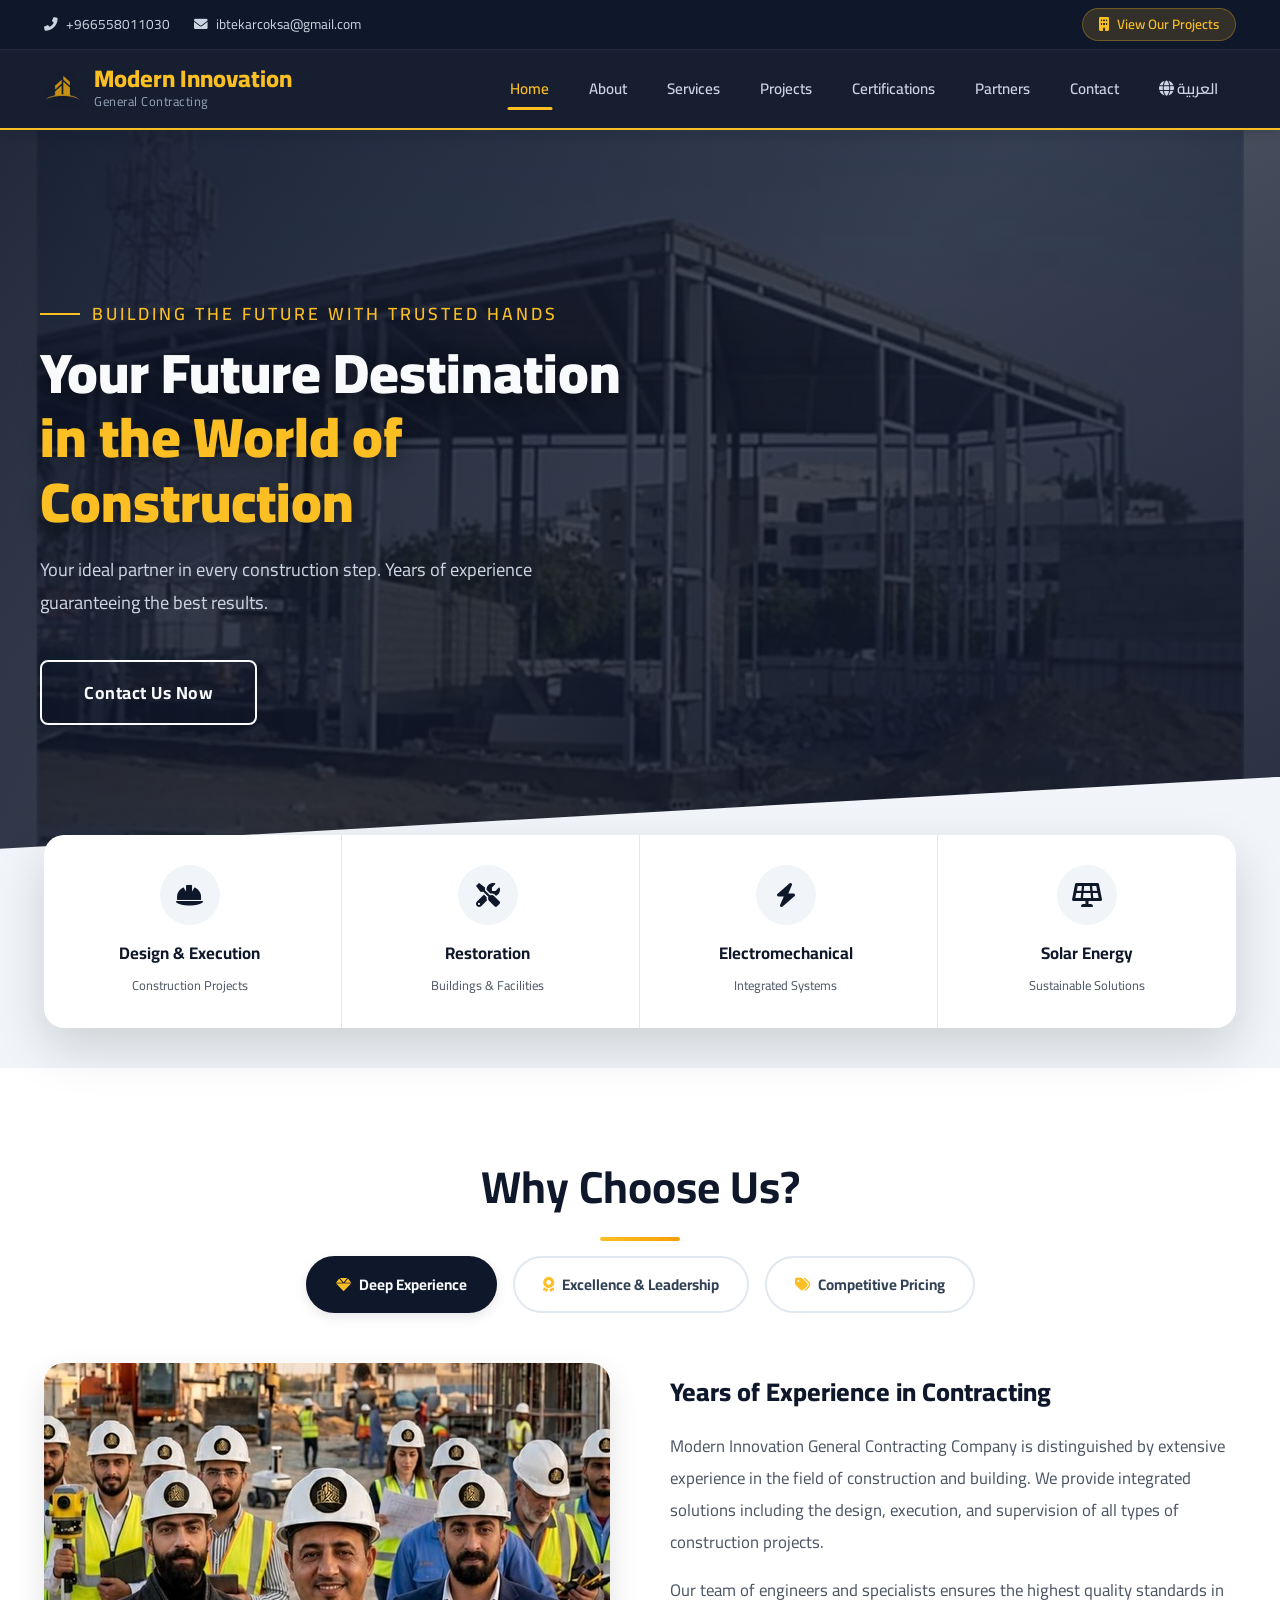
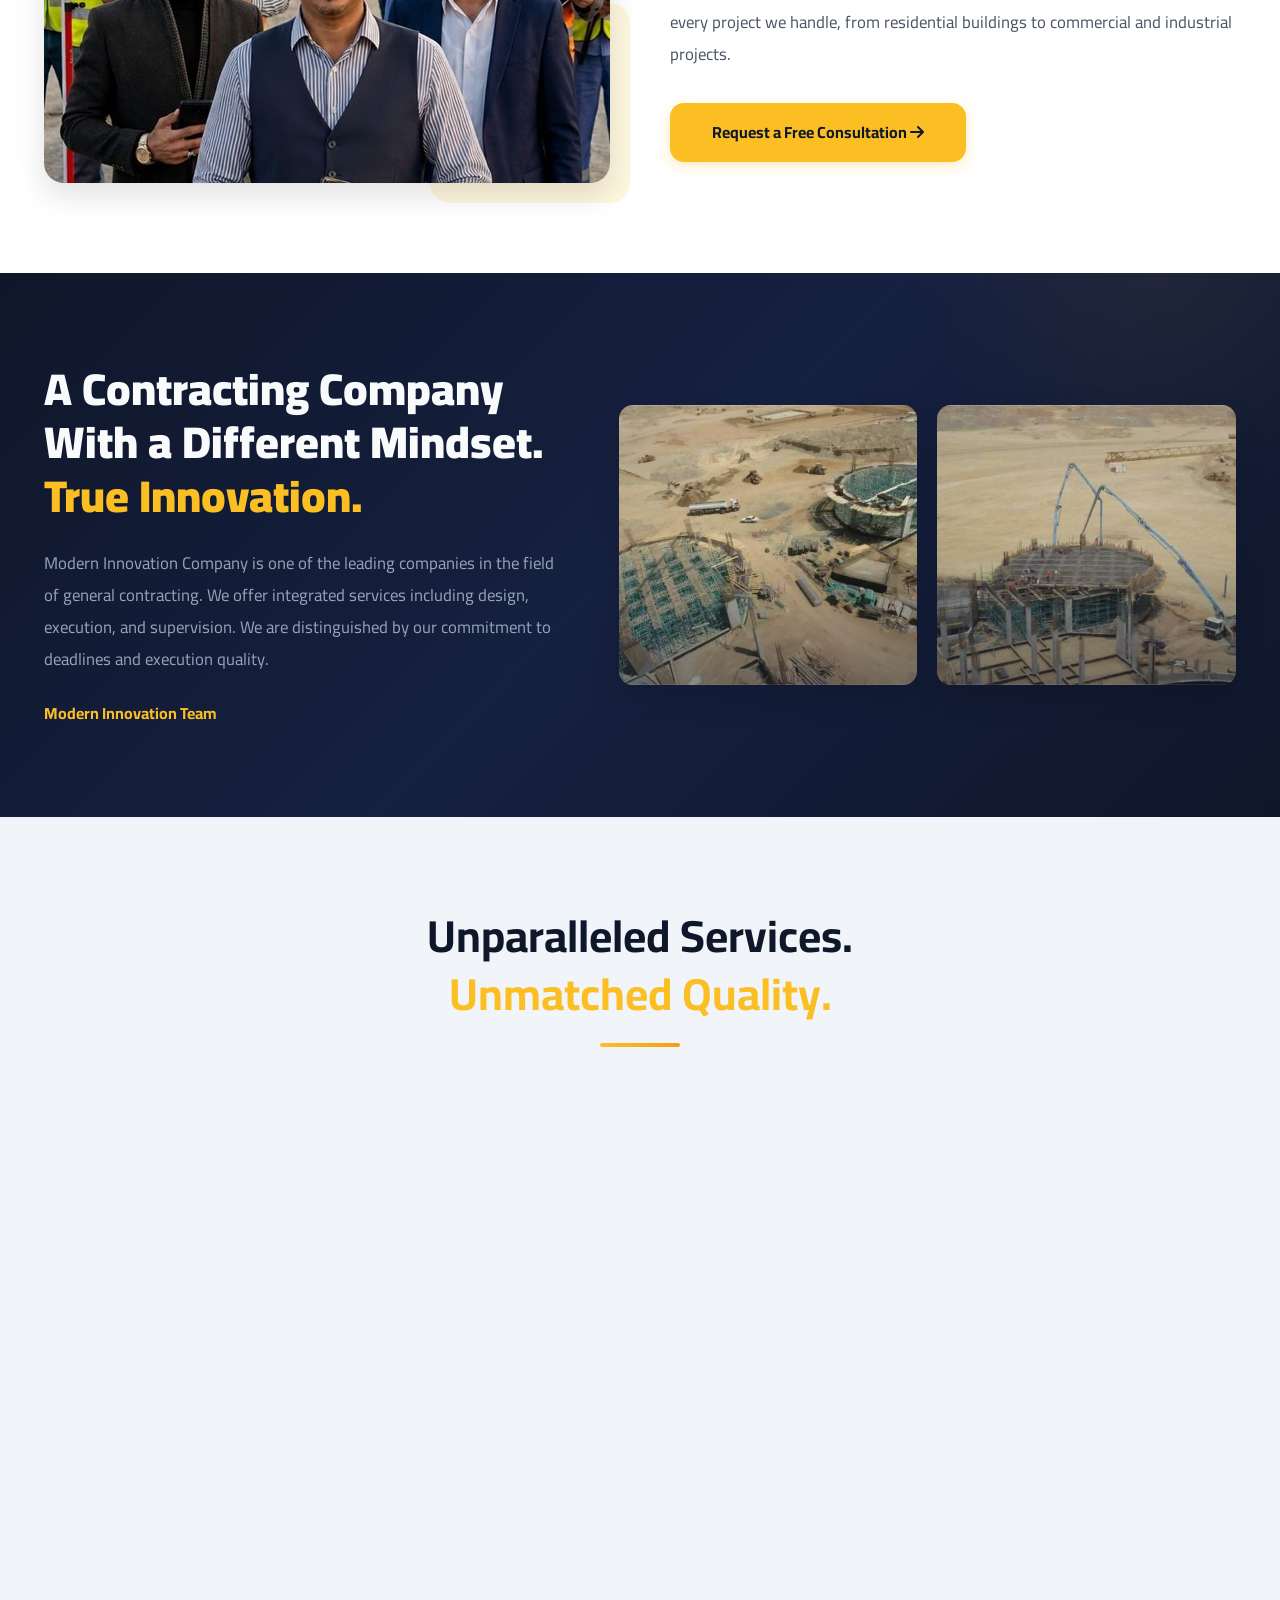
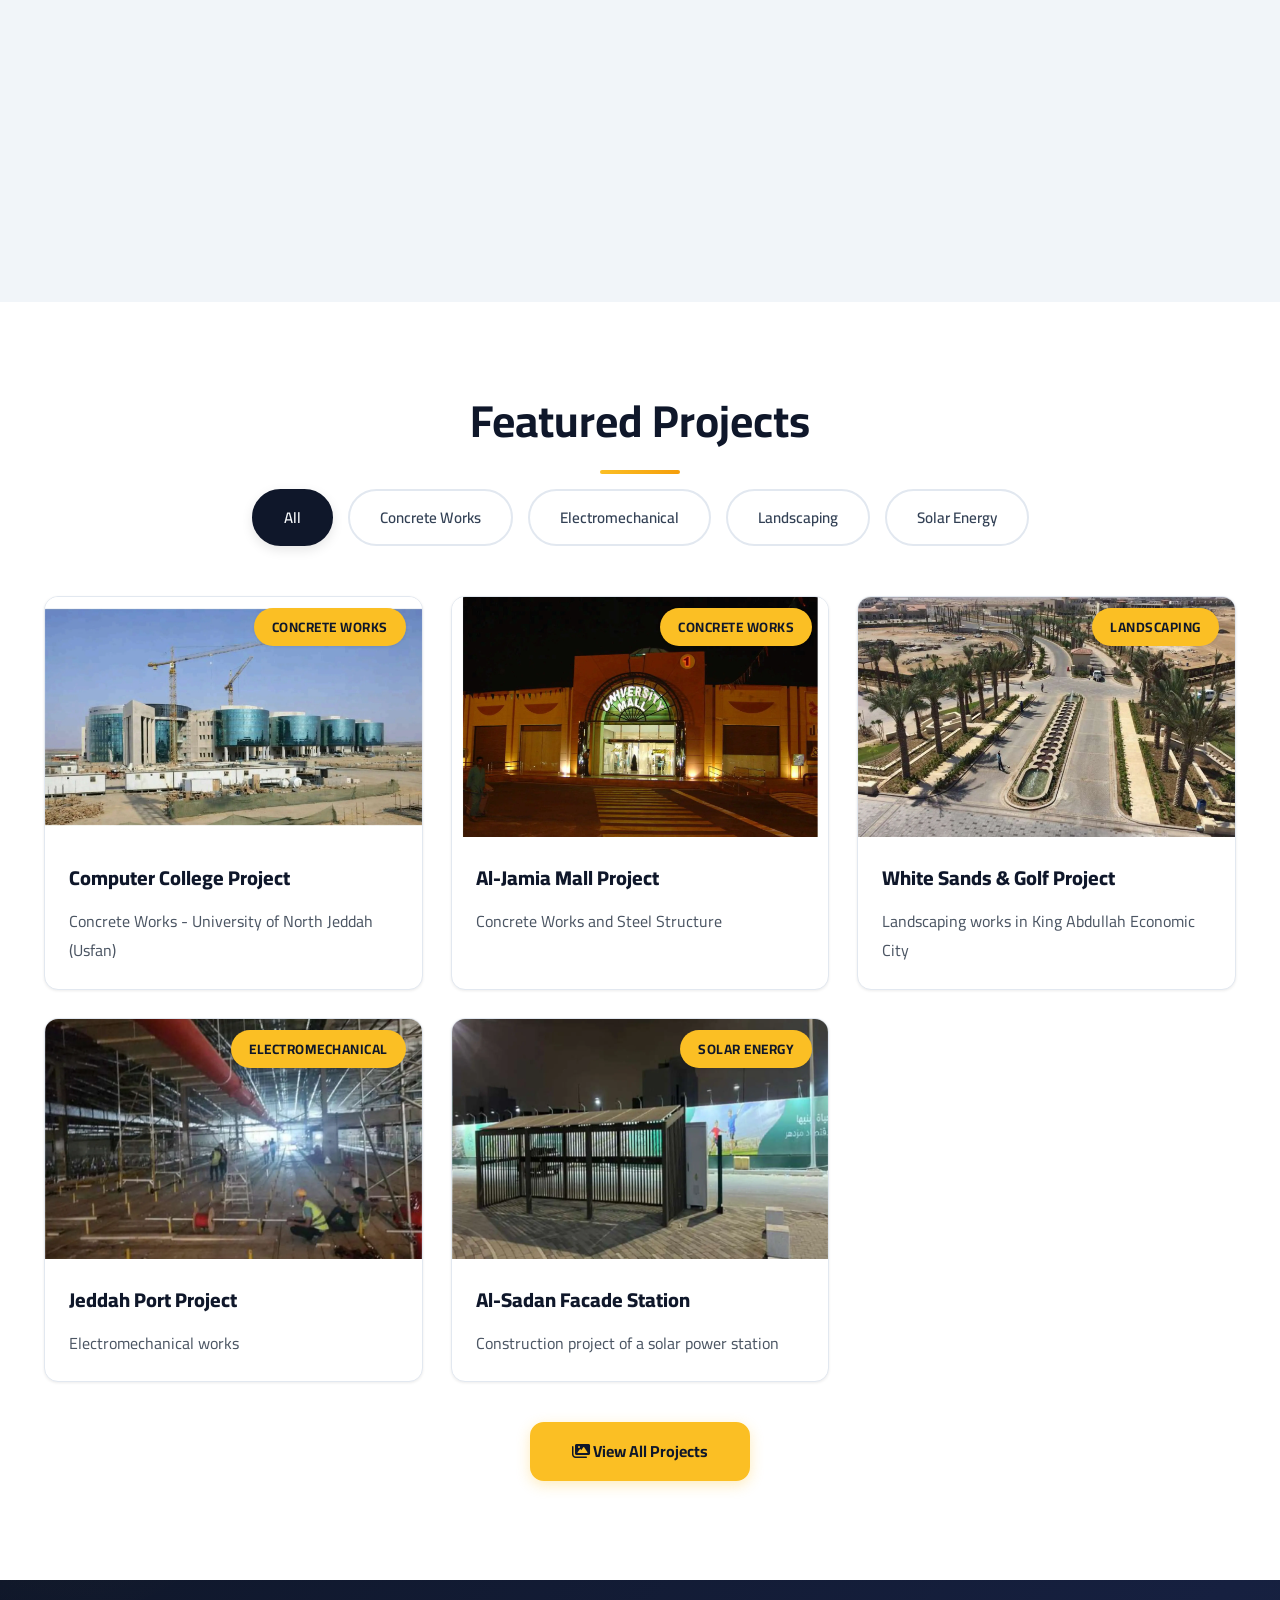
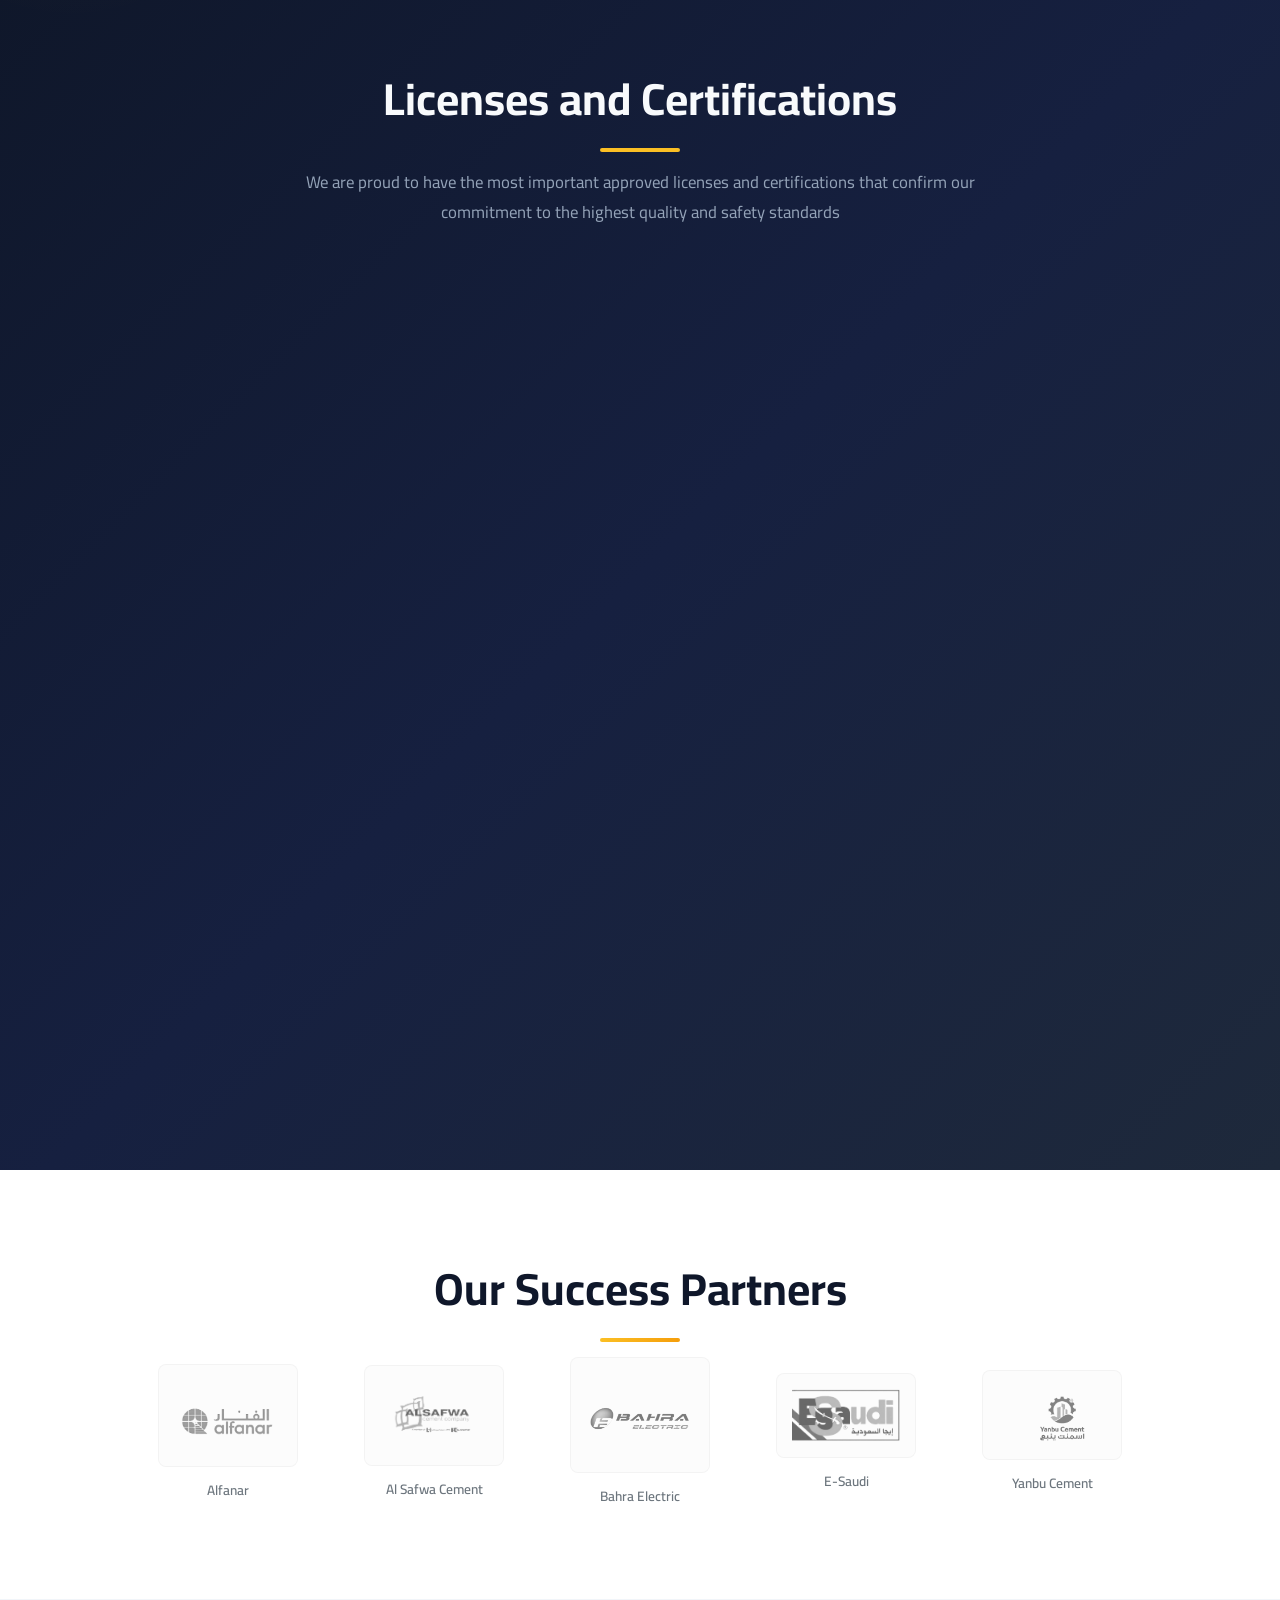
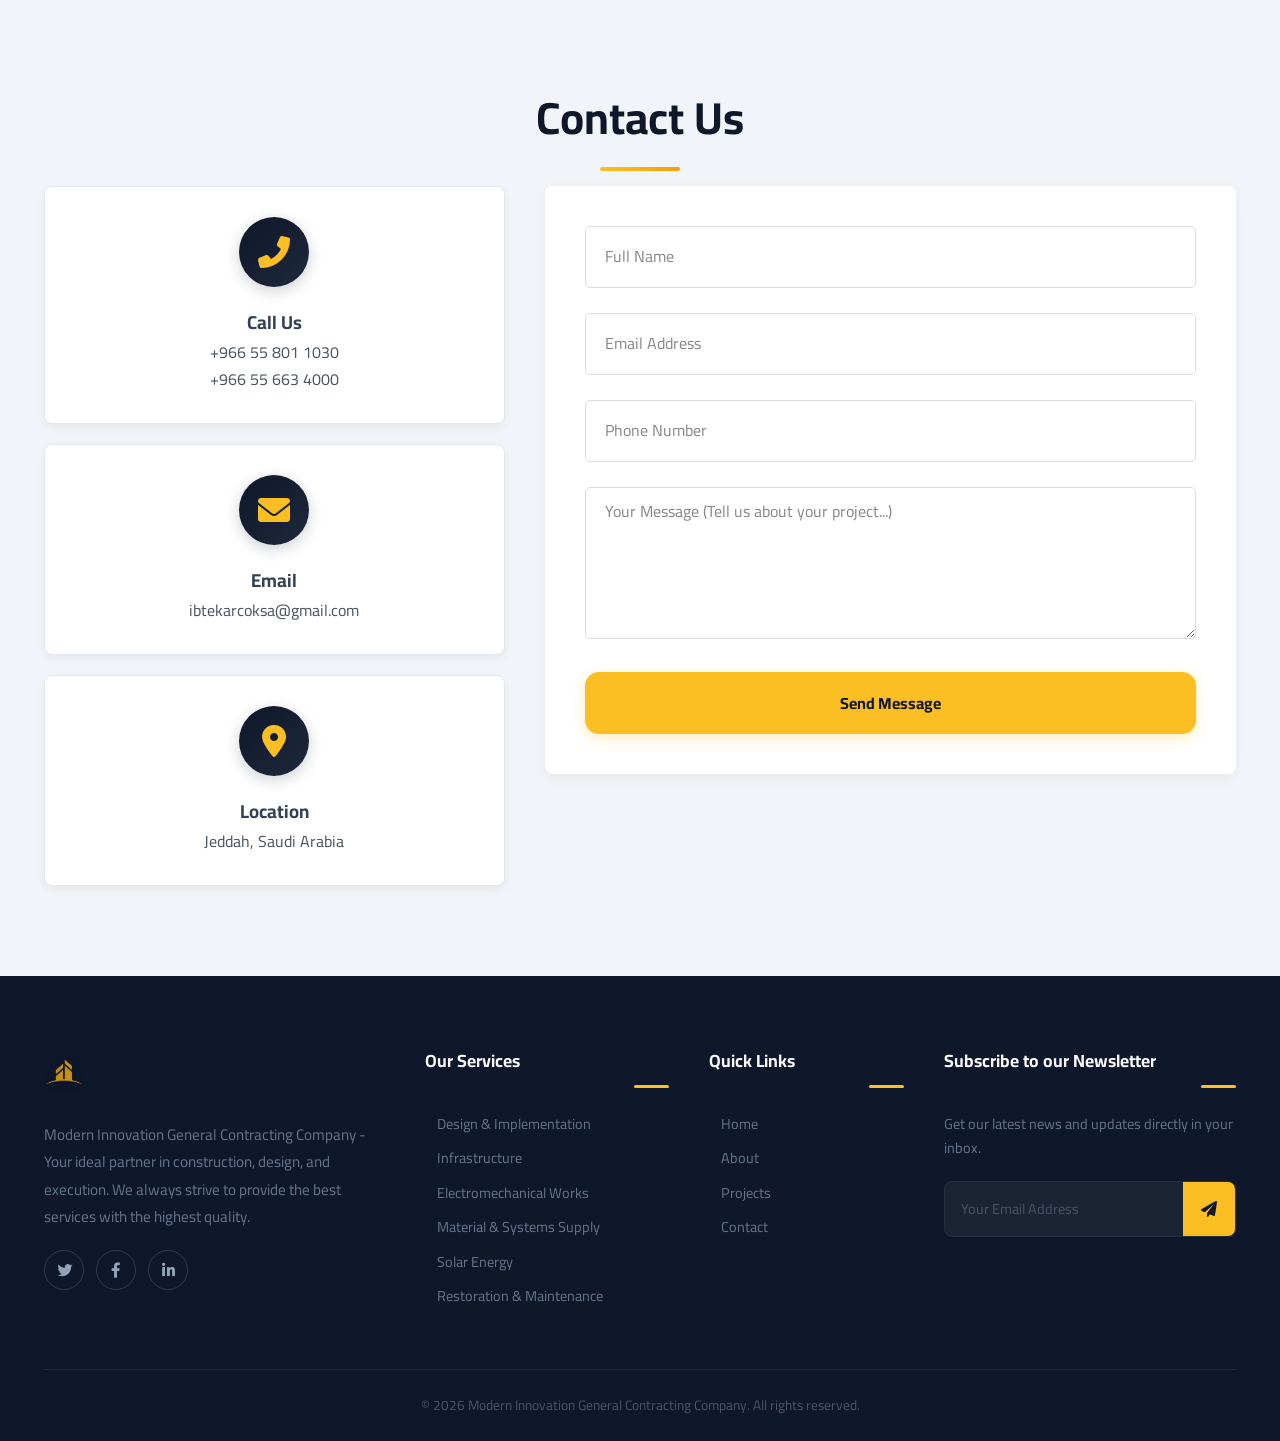
==== commit 93fe4b1e: "making new edites" ====
--- a/index.html
+++ b/index.html
@@ -142,7 +142,7 @@
             <div class="choose-content">
                 <div class="choose-image-wrapper">
                     <div class="choose-image-main">
-                        <img src="Imgs/computerCollage.webp" alt="Featured Construction Projects - Modern Innovation" width="600" height="420">
+                        <img src="Imgs/about  (1).jpeg" alt="Featured Construction Projects - Modern Innovation" width="600" height="420">
                     </div>
                     <div class="choose-image-accent"></div>
                 </div>
@@ -269,7 +269,7 @@
                     <div class="project-card-img-wrapper">
                         <div class="project-image" style="background-image: url('Imgs/cardComputerCollage.webp');"></div>
                         <div class="project-overlay">
-                            <span class="project-category-tag" data-i18n="proj_1_tag">Concrete Works</span>
+                            <span class="project-category-tag" data-i18n="proj_2_tag">Concrete Works</span>
                         </div>
                     </div>
                     <div class="project-info">
--- a/style.css
+++ b/style.css
@@ -2197,14 +2197,11 @@
 
 .projects-lightbox {
     position: fixed;
-    top: 0;
-    left: 0;
-    width: 100%;
-    height: 100%;
+    inset: 0;
     z-index: 2000;
     opacity: 0;
     visibility: hidden;
-    transition: var(--transition);
+    transition: opacity 0.25s ease, visibility 0.25s ease;
 }
 
 .projects-lightbox.active {
@@ -2214,12 +2211,9 @@
 
 .lightbox-overlay {
     position: absolute;
-    top: 0;
-    left: 0;
-    width: 100%;
-    height: 100%;
-    background: rgba(15, 23, 42, 0.95);
-    backdrop-filter: blur(4px);
+    inset: 0;
+    background: rgba(0, 0, 0, 0.90);
+    backdrop-filter: blur(6px);
 }
 
 .lightbox-content {
@@ -2227,78 +2221,76 @@
     top: 50%;
     left: 50%;
     transform: translate(-50%, -50%);
-    background: var(--bg-white);
-    border-radius: var(--radius-lg);
-    box-shadow: var(--shadow-xl);
+    width: min(1100px, 95vw);
+    max-height: 92vh;
+    background: rgba(10, 12, 23, 0.98);
+    border-radius: 28px;
+    box-shadow: 0 35px 120px rgba(0, 0, 0, 0.45);
     z-index: 2001;
-    max-width: 90vw;
-    max-height: 90vh;
-    overflow: auto;
+    overflow: hidden;
     display: flex;
     flex-direction: column;
-    animation: scaleIn 0.3s ease-out;
+    animation: scaleIn 0.28s ease-out;
 }
 
 .lightbox-close {
     position: absolute;
-    top: 20px;
-    right: 20px;
-    width: 44px;
-    height: 44px;
-    background: var(--primary-color);
-    color: var(--text-light);
-    border: none;
-    border-radius: var(--radius-full);
-    font-size: 1.5rem;
+    top: 18px;
+    right: 18px;
+    width: 46px;
+    height: 46px;
+    background: rgba(255, 255, 255, 0.12);
+    color: #fff;
+    border: 1px solid rgba(255, 255, 255, 0.18);
+    border-radius: 50%;
+    font-size: 1.2rem;
     cursor: pointer;
     display: flex;
     align-items: center;
     justify-content: center;
     z-index: 10;
-    transition: var(--transition);
+    transition: background 0.25s ease, transform 0.25s ease;
 }
 
 .lightbox-close:hover {
-    background: var(--accent-color);
-    color: var(--primary-color);
-    transform: rotate(90deg);
+    background: rgba(255, 255, 255, 0.22);
+    transform: scale(1.05);
 }
 
 .lightbox-image-wrapper {
     position: relative;
     width: 100%;
-    max-height: 60vh;
-    overflow: auto;
+    min-height: 60vh;
     display: flex;
     align-items: center;
     justify-content: center;
-    background: var(--bg-light);
+    background: #070b16;
 }
 
 .lightbox-image-wrapper img {
     width: 100%;
-    height: auto;
+    max-height: 72vh;
+    object-fit: contain;
     display: block;
-    object-fit: cover;
 }
 
 .lightbox-info {
-    padding: 30px;
-    background: var(--bg-white);
+    padding: 28px 30px 20px;
+    background: transparent;
     text-align: center;
 }
 
 .lightbox-info h3 {
-    font-size: 1.5rem;
-    color: var(--primary-color);
-    margin-bottom: 12px;
+    font-size: clamp(1.4rem, 2vw, 2rem);
+    color: #f8fafc;
+    margin-bottom: 10px;
     font-weight: 700;
 }
 
 .lightbox-info p {
     font-size: 1rem;
-    color: var(--text-muted);
-    line-height: 1.6;
+    color: #cbd5e1;
+    line-height: 1.8;
     margin: 0;
 }
 
@@ -2306,42 +2298,68 @@
     display: flex;
     align-items: center;
     justify-content: center;
-    gap: 20px;
-    padding: 20px 30px;
-    background: var(--bg-light);
-    border-top: 1px solid var(--border-color);
+    gap: 16px;
+    padding: 18px 24px 26px;
+    background: rgba(15, 23, 42, 0.95);
 }
 
 .lightbox-prev,
 .lightbox-next {
-    width: 44px;
-    height: 44px;
-    background: var(--primary-color);
-    color: var(--text-light);
-    border: none;
-    border-radius: var(--radius-md);
+    width: 46px;
+    height: 46px;
+    background: rgba(255, 255, 255, 0.12);
+    color: #fff;
+    border: 1px solid rgba(255, 255, 255, 0.2);
+    border-radius: 14px;
     font-size: 1rem;
     cursor: pointer;
     display: flex;
     align-items: center;
     justify-content: center;
-    transition: var(--transition);
+    transition: transform 0.25s ease, background 0.25s ease;
 }
 
 .lightbox-prev:hover,
 .lightbox-next:hover {
-    background: var(--accent-color);
-    color: var(--primary-color);
-    transform: scale(1.1);
+    background: rgba(255, 255, 255, 0.2);
+    transform: scale(1.05);
 }
 
 .lightbox-counter {
-    font-size: 0.95rem;
-    color: var(--text-muted);
+    font-size: 0.98rem;
+    color: #cbd5e1;
     font-weight: 600;
     min-width: 60px;
     text-align: center;
 }
+
+@media (max-width: 768px) {
+    .lightbox-content {
+        width: 100vw;
+        max-height: 100vh;
+        border-radius: 0;
+    }
+
+    .lightbox-image-wrapper {
+        min-height: 52vh;
+    }
+
+    .lightbox-info {
+        padding: 22px 18px 16px;
+    }
+
+    .lightbox-nav {
+        gap: 12px;
+        padding: 14px 18px 18px;
+    }
+
+    .lightbox-prev,
+    .lightbox-next {
+        width: 42px;
+        height: 42px;
+    }
+}
+
 
 /* Responsive */
 @media (max-width: 768px) {
--- a/style.css
+++ b/style.css
@@ -2197,14 +2197,11 @@
 
 .projects-lightbox {
     position: fixed;
-    top: 0;
-    left: 0;
-    width: 100%;
-    height: 100%;
+    inset: 0;
     z-index: 2000;
     opacity: 0;
     visibility: hidden;
-    transition: var(--transition);
+    transition: opacity 0.25s ease, visibility 0.25s ease;
 }
 
 .projects-lightbox.active {
@@ -2214,12 +2211,9 @@
 
 .lightbox-overlay {
     position: absolute;
-    top: 0;
-    left: 0;
-    width: 100%;
-    height: 100%;
-    background: rgba(15, 23, 42, 0.95);
-    backdrop-filter: blur(4px);
+    inset: 0;
+    background: rgba(0, 0, 0, 0.90);
+    backdrop-filter: blur(6px);
 }
 
 .lightbox-content {
@@ -2227,78 +2221,76 @@
     top: 50%;
     left: 50%;
     transform: translate(-50%, -50%);
-    background: var(--bg-white);
-    border-radius: var(--radius-lg);
-    box-shadow: var(--shadow-xl);
+    width: min(1100px, 95vw);
+    max-height: 92vh;
+    background: rgba(10, 12, 23, 0.98);
+    border-radius: 28px;
+    box-shadow: 0 35px 120px rgba(0, 0, 0, 0.45);
     z-index: 2001;
-    max-width: 90vw;
-    max-height: 90vh;
-    overflow: auto;
+    overflow: hidden;
     display: flex;
     flex-direction: column;
-    animation: scaleIn 0.3s ease-out;
+    animation: scaleIn 0.28s ease-out;
 }
 
 .lightbox-close {
     position: absolute;
-    top: 20px;
-    right: 20px;
-    width: 44px;
-    height: 44px;
-    background: var(--primary-color);
-    color: var(--text-light);
-    border: none;
-    border-radius: var(--radius-full);
-    font-size: 1.5rem;
+    top: 18px;
+    right: 18px;
+    width: 46px;
+    height: 46px;
+    background: rgba(255, 255, 255, 0.12);
+    color: #fff;
+    border: 1px solid rgba(255, 255, 255, 0.18);
+    border-radius: 50%;
+    font-size: 1.2rem;
     cursor: pointer;
     display: flex;
     align-items: center;
     justify-content: center;
     z-index: 10;
-    transition: var(--transition);
+    transition: background 0.25s ease, transform 0.25s ease;
 }
 
 .lightbox-close:hover {
-    background: var(--accent-color);
-    color: var(--primary-color);
-    transform: rotate(90deg);
+    background: rgba(255, 255, 255, 0.22);
+    transform: scale(1.05);
 }
 
 .lightbox-image-wrapper {
     position: relative;
     width: 100%;
-    max-height: 60vh;
-    overflow: auto;
+    min-height: 60vh;
     display: flex;
     align-items: center;
     justify-content: center;
-    background: var(--bg-light);
+    background: #070b16;
 }
 
 .lightbox-image-wrapper img {
     width: 100%;
-    height: auto;
+    max-height: 72vh;
+    object-fit: contain;
     display: block;
-    object-fit: cover;
 }
 
 .lightbox-info {
-    padding: 30px;
-    background: var(--bg-white);
+    padding: 28px 30px 20px;
+    background: transparent;
     text-align: center;
 }
 
 .lightbox-info h3 {
-    font-size: 1.5rem;
-    color: var(--primary-color);
-    margin-bottom: 12px;
+    font-size: clamp(1.4rem, 2vw, 2rem);
+    color: #f8fafc;
+    margin-bottom: 10px;
     font-weight: 700;
 }
 
 .lightbox-info p {
     font-size: 1rem;
-    color: var(--text-muted);
-    line-height: 1.6;
+    color: #cbd5e1;
+    line-height: 1.8;
     margin: 0;
 }
 
@@ -2306,42 +2298,68 @@
     display: flex;
     align-items: center;
     justify-content: center;
-    gap: 20px;
-    padding: 20px 30px;
-    background: var(--bg-light);
-    border-top: 1px solid var(--border-color);
+    gap: 16px;
+    padding: 18px 24px 26px;
+    background: rgba(15, 23, 42, 0.95);
 }
 
 .lightbox-prev,
 .lightbox-next {
-    width: 44px;
-    height: 44px;
-    background: var(--primary-color);
-    color: var(--text-light);
-    border: none;
-    border-radius: var(--radius-md);
+    width: 46px;
+    height: 46px;
+    background: rgba(255, 255, 255, 0.12);
+    color: #fff;
+    border: 1px solid rgba(255, 255, 255, 0.2);
+    border-radius: 14px;
     font-size: 1rem;
     cursor: pointer;
     display: flex;
     align-items: center;
     justify-content: center;
-    transition: var(--transition);
+    transition: transform 0.25s ease, background 0.25s ease;
 }
 
 .lightbox-prev:hover,
 .lightbox-next:hover {
-    background: var(--accent-color);
-    color: var(--primary-color);
-    transform: scale(1.1);
+    background: rgba(255, 255, 255, 0.2);
+    transform: scale(1.05);
 }
 
 .lightbox-counter {
-    font-size: 0.95rem;
-    color: var(--text-muted);
+    font-size: 0.98rem;
+    color: #cbd5e1;
     font-weight: 600;
     min-width: 60px;
     text-align: center;
 }
+
+@media (max-width: 768px) {
+    .lightbox-content {
+        width: 100vw;
+        max-height: 100vh;
+        border-radius: 0;
+    }
+
+    .lightbox-image-wrapper {
+        min-height: 52vh;
+    }
+
+    .lightbox-info {
+        padding: 22px 18px 16px;
+    }
+
+    .lightbox-nav {
+        gap: 12px;
+        padding: 14px 18px 18px;
+    }
+
+    .lightbox-prev,
+    .lightbox-next {
+        width: 42px;
+        height: 42px;
+    }
+}
+
 
 /* Responsive */
 @media (max-width: 768px) {
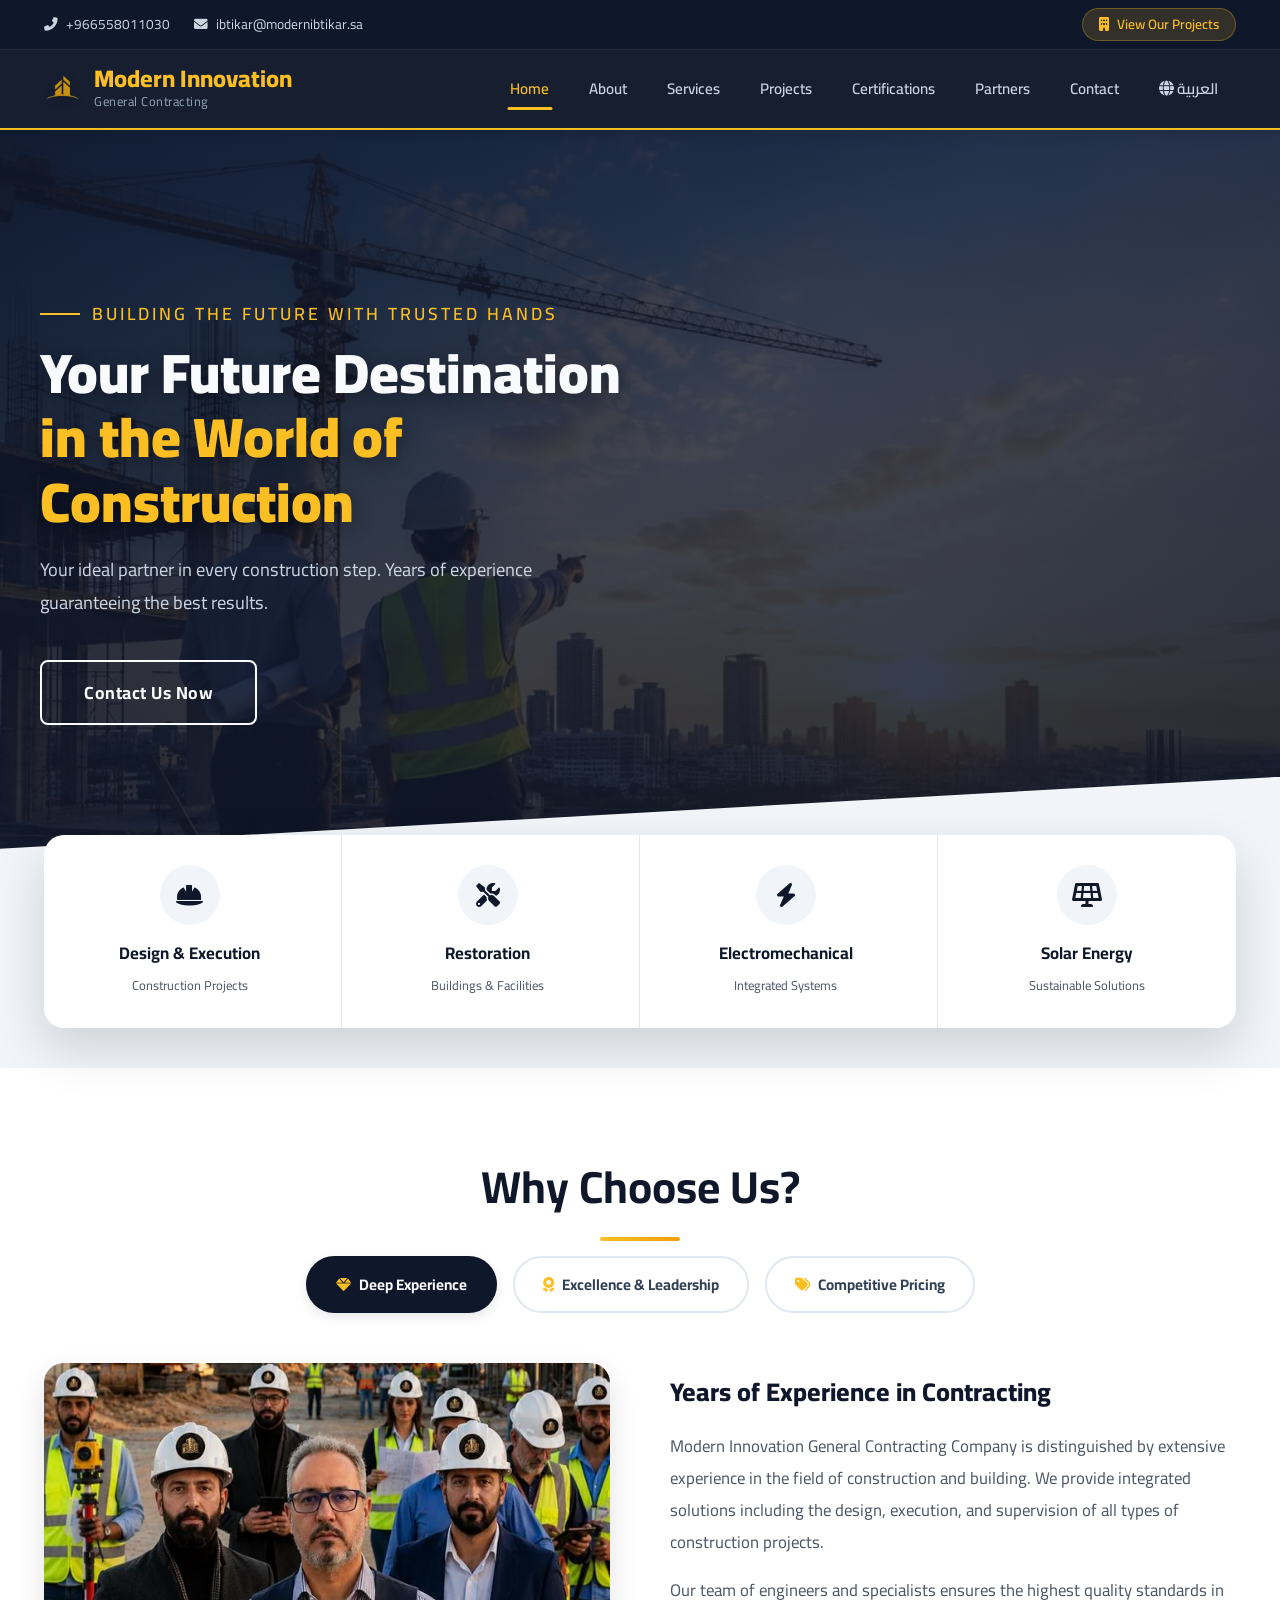
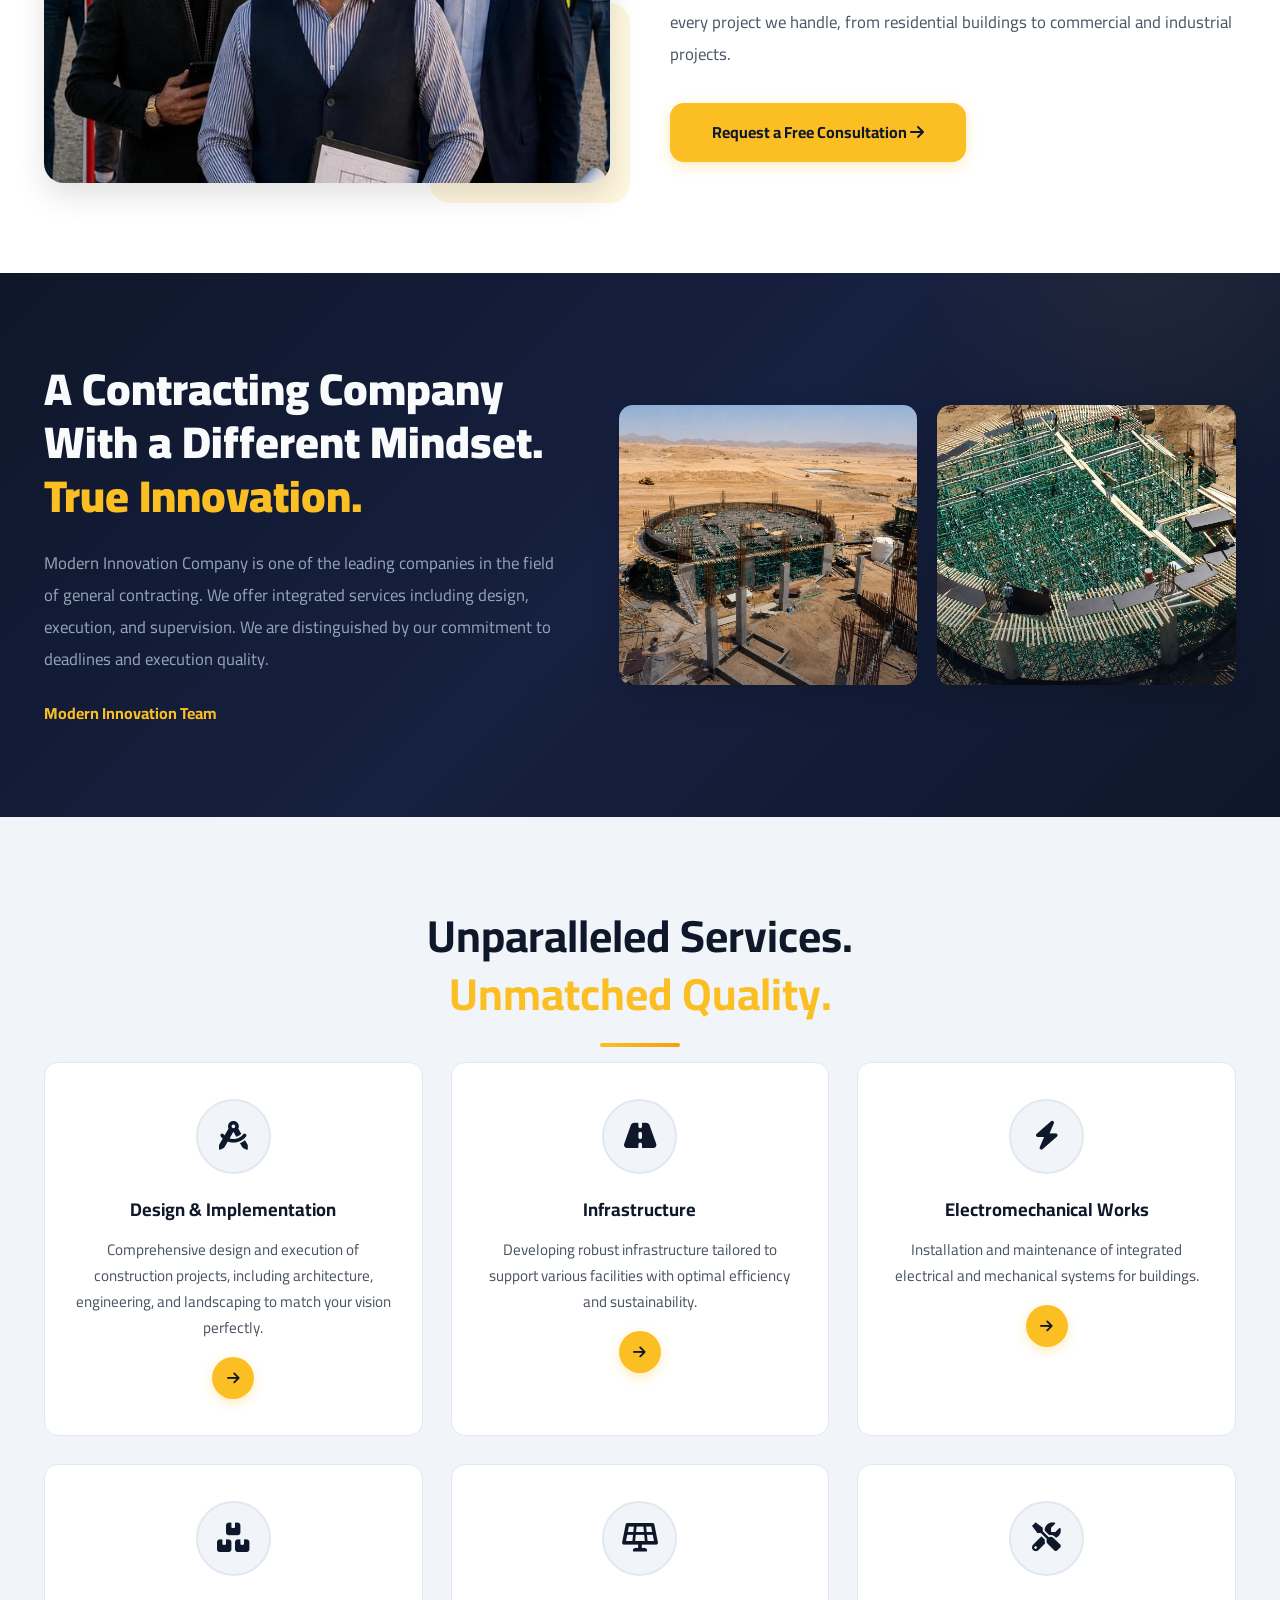
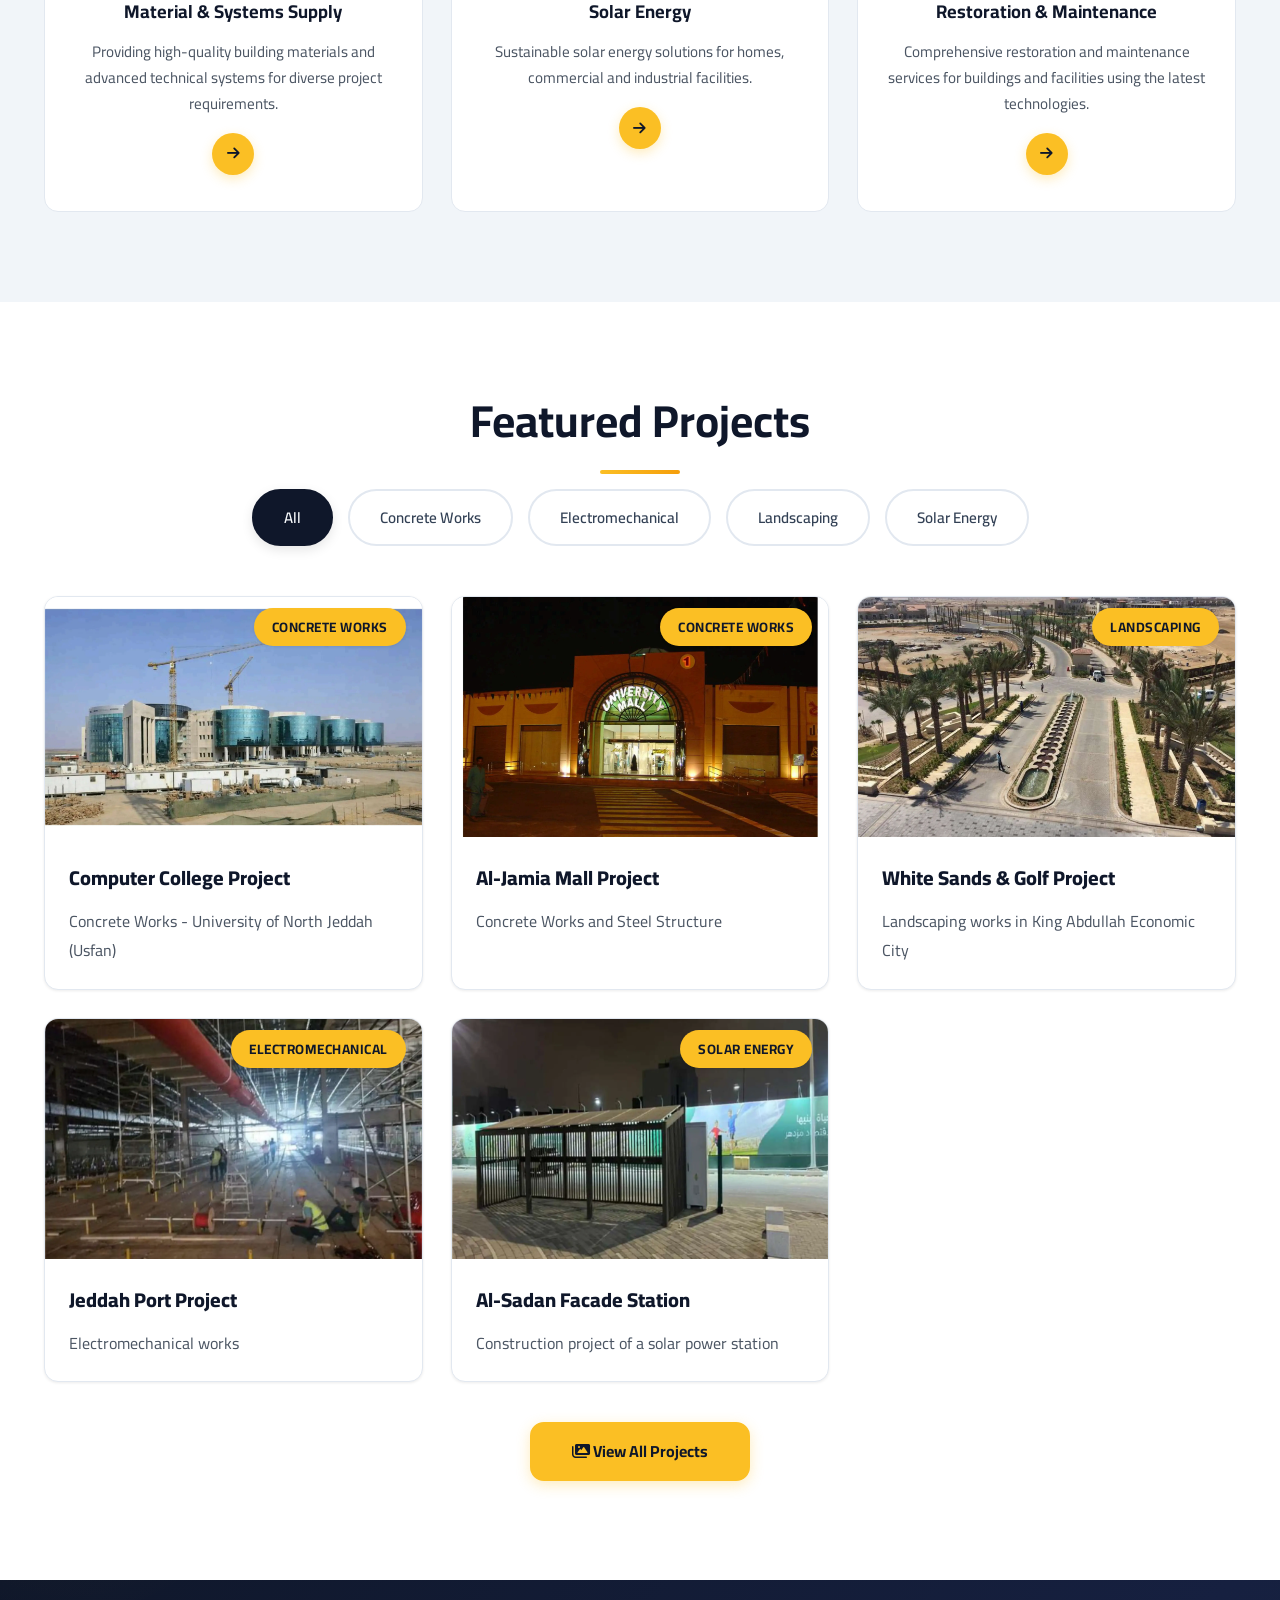
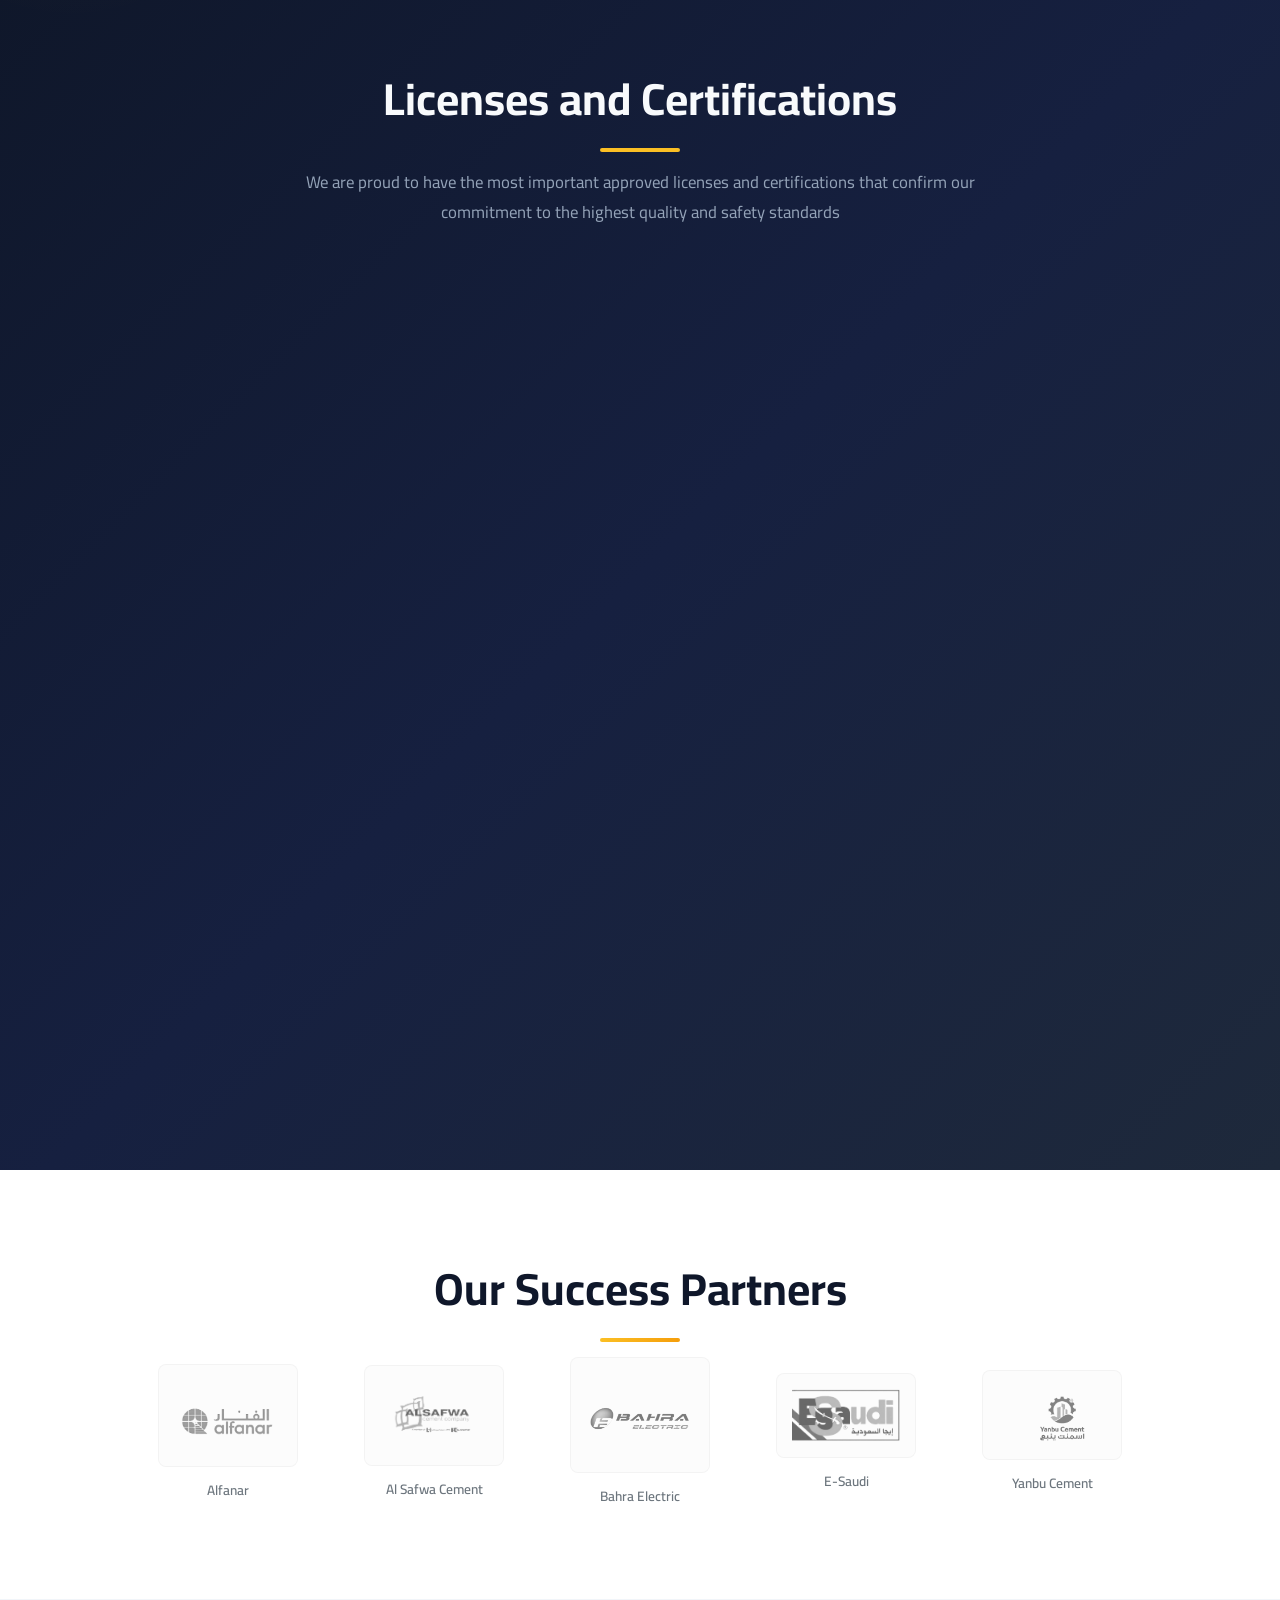
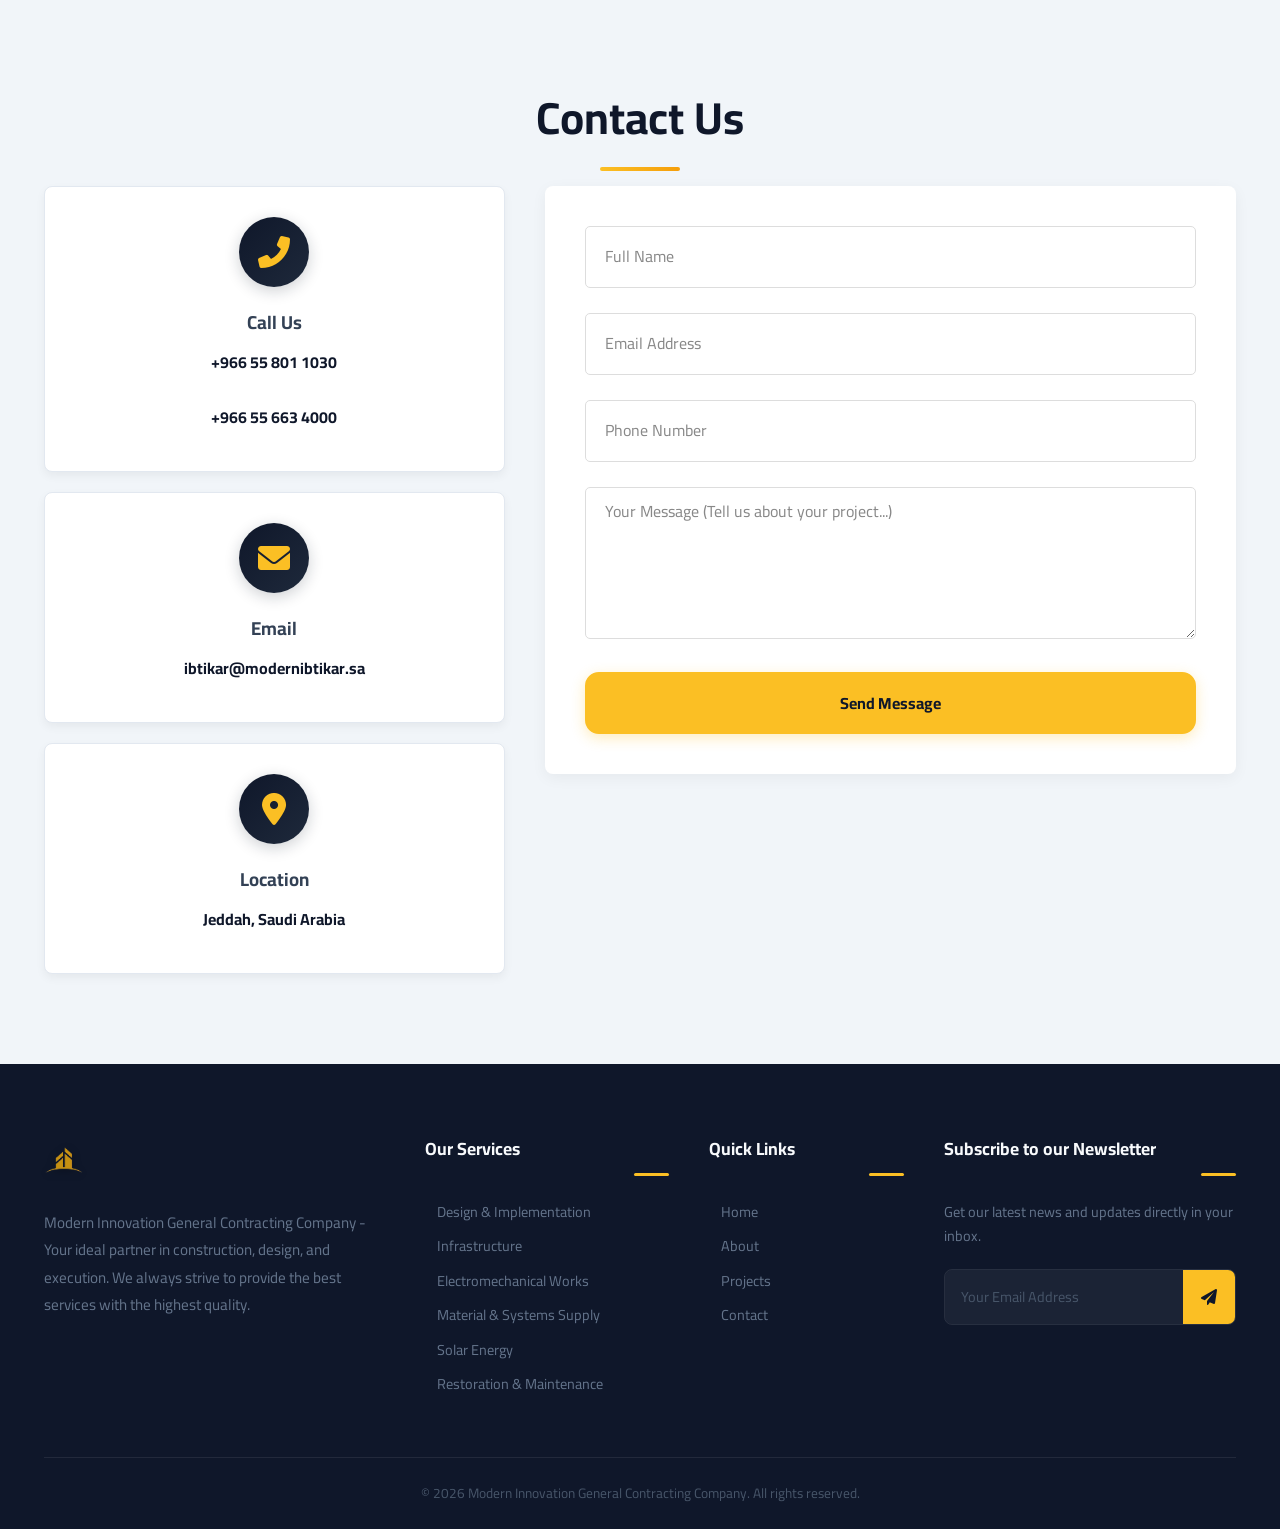
==== commit 4edc4a15: "Adding some details" ====
--- a/index.html
+++ b/index.html
@@ -48,7 +48,7 @@
             <div class="top-bar-content">
                 <div class="top-bar-contact">
                     <a href="tel:+966558011030"><i class="fas fa-phone-alt"></i> <span data-i18n="phone_num">+966558011030</span></a>
-                    <a href="mailto:ibtekarcoksa@gmail.com"><i class="fas fa-envelope"></i> <span data-i18n="email_addr">ibtekarcoksa@gmail.com</span></a>
+                    <a href="mailto:ibtikar@modernibtikar.sa"><i class="fas fa-envelope"></i> <span data-i18n="email_addr">ibtikar@modernibtikar.sa</span></a>
                 </div>
                 <div class="top-bar-cta">
                     <a href="#projects"><i class="fas fa-building"></i> <span data-i18n="top_btn">View Our Projects</span></a>
@@ -142,7 +142,7 @@
             <div class="choose-content">
                 <div class="choose-image-wrapper">
                     <div class="choose-image-main">
-                        <img src="Imgs/about  (1).jpeg" alt="Featured Construction Projects - Modern Innovation" width="600" height="420">
+                        <img src="Imgs/About.webp" alt="Featured Construction Projects - Modern Innovation" width="600" height="420">
                     </div>
                     <div class="choose-image-accent"></div>
                 </div>
@@ -181,10 +181,10 @@
                 </div>
                 <div class="innovation-images">
                     <div class="innovation-img">
-                        <img src="Imgs/computerCollage2.webp" alt="Building Construction and Engineering" loading="lazy" width="400" height="280">
+                        <img src="Imgs/About1.webp" alt="Building Construction and Engineering" loading="lazy" width="400" height="280">
                     </div>
                     <div class="innovation-img">
-                        <img src="Imgs/computerCollage3.webp" alt="Modern Architectural Design" loading="lazy" width="400" height="280">
+                        <img src="Imgs/About2.webp" alt="Modern Architectural Design" loading="lazy" width="400" height="280">
                     </div>
                 </div>
             </div>
@@ -468,18 +468,18 @@
                     <div class="contact-info-card">
                         <div class="contact-icon"><i class="fas fa-phone-alt"></i></div>
                         <h3 data-i18n="cont_1_h4">Call Us</h3>
-                        <p>+966 55 801 1030</p>
-                        <p>+966 55 663 4000</p>
+                        <a href="tel:+966558011030">+966 55 801 1030</a>
+                        <a href="tel:+966556634000">+966 55 663 4000</a>
                     </div>
                     <div class="contact-info-card">
                         <div class="contact-icon"><i class="fas fa-envelope"></i></div>
                         <h3 data-i18n="cont_2_h4">Email</h3>
-                        <p>ibtekarcoksa@gmail.com</p>
+                        <a href="mailto:ibtikar@modernibtikar.sa">ibtikar@modernibtikar.sa</a>
                     </div>
                     <div class="contact-info-card">
                         <div class="contact-icon"><i class="fas fa-map-marker-alt"></i></div>
                         <h3 data-i18n="cont_3_h4">Location</h3>
-                        <p data-i18n="cont_3_p">Jeddah - Al-Baghdadiyah Al-Gharbiyah, Office 403</p>
+                        <a href="https://maps.app.goo.gl/az4gZXt71wZQPJLA8?g_st=ic" target="_blank" rel="noopener noreferrer" data-i18n="cont_3_p">Jeddah - Al-Baghdadiyah Al-Gharbiyah, Office 403</a>
                     </div>
                 </div>
 
@@ -525,11 +525,6 @@
                         <img src="Imgs/Logo.webp" alt="Modern Innovation General Contracting Company Logo" class="footer-logo-img">
                     </div>
                     <p data-i18n="foot_p1">Modern Innovation General Contracting Company - Your ideal partner in construction, design, and execution. We always strive to provide the best services with the highest quality.</p>
-                    <div class="footer-social">
-                        <a href="#" aria-label="Twitter"><i class="fab fa-twitter"></i></a>
-                        <a href="#" aria-label="Facebook"><i class="fab fa-facebook-f"></i></a>
-                        <a href="#" aria-label="LinkedIn"><i class="fab fa-linkedin-in"></i></a>
-                    </div>
                 </div>
                 <div class="footer-links-col">
                     <h2 data-i18n="foot_h4_serv">Our Services</h2>
@@ -580,4 +575,4 @@
     <script src="translations.js" defer></script>
     <script src="script.js" defer></script>
 </body>
-</html>+</html>
--- a/style.css
+++ b/style.css
@@ -342,7 +342,7 @@
         rgba(15, 23, 42, 0.75) 50%,
         rgba(15, 23, 42, 0.85) 100%
     ),
-    url('Imgs/heroImage.webp') center center/cover no-repeat;
+    url('Imgs/Main-Cover.webp') center center/cover no-repeat;
     min-height: 85vh;
     display: flex;
     align-items: center;
@@ -1450,10 +1450,35 @@
     margin-bottom: 8px;
 }
 
-.contact-info-card p {
+.contact-info-card p,
+.contact-info-card a {
     color: var(--text-muted);
     font-size: 1rem;
     direction: ltr;
+}
+
+.contact-info-card a {
+    display: inline-flex;
+    align-items: center;
+    justify-content: center;
+    gap: 8px;
+    padding: 10px 0;
+    width: 100%;
+    color: var(--primary-color);
+    text-decoration: none;
+    font-weight: 700;
+    transition: color 0.25s ease, transform 0.25s ease;
+}
+
+.contact-info-card a:hover,
+.contact-info-card a:focus {
+    color: var(--accent-color);
+    transform: translateX(2px);
+    text-decoration: underline;
+}
+
+.contact-info-card a:not(:last-child) {
+    margin-bottom: 8px;
 }
 
 /* ============================================
@@ -2529,7 +2554,8 @@
     }
 
     /* Contact */
-    .contact-grid {
+    .contact-grid,
+    .contact-info-grid {
         grid-template-columns: 1fr;
     }
 
@@ -2619,3 +2645,4 @@
         gap: 10px;
     }
 }
+
--- a/style.css
+++ b/style.css
@@ -342,7 +342,7 @@
         rgba(15, 23, 42, 0.75) 50%,
         rgba(15, 23, 42, 0.85) 100%
     ),
-    url('Imgs/heroImage.webp') center center/cover no-repeat;
+    url('Imgs/Main-Cover.webp') center center/cover no-repeat;
     min-height: 85vh;
     display: flex;
     align-items: center;
@@ -1450,10 +1450,35 @@
     margin-bottom: 8px;
 }
 
-.contact-info-card p {
+.contact-info-card p,
+.contact-info-card a {
     color: var(--text-muted);
     font-size: 1rem;
     direction: ltr;
+}
+
+.contact-info-card a {
+    display: inline-flex;
+    align-items: center;
+    justify-content: center;
+    gap: 8px;
+    padding: 10px 0;
+    width: 100%;
+    color: var(--primary-color);
+    text-decoration: none;
+    font-weight: 700;
+    transition: color 0.25s ease, transform 0.25s ease;
+}
+
+.contact-info-card a:hover,
+.contact-info-card a:focus {
+    color: var(--accent-color);
+    transform: translateX(2px);
+    text-decoration: underline;
+}
+
+.contact-info-card a:not(:last-child) {
+    margin-bottom: 8px;
 }
 
 /* ============================================
@@ -2529,7 +2554,8 @@
     }
 
     /* Contact */
-    .contact-grid {
+    .contact-grid,
+    .contact-info-grid {
         grid-template-columns: 1fr;
     }
 
@@ -2619,3 +2645,4 @@
         gap: 10px;
     }
 }
+
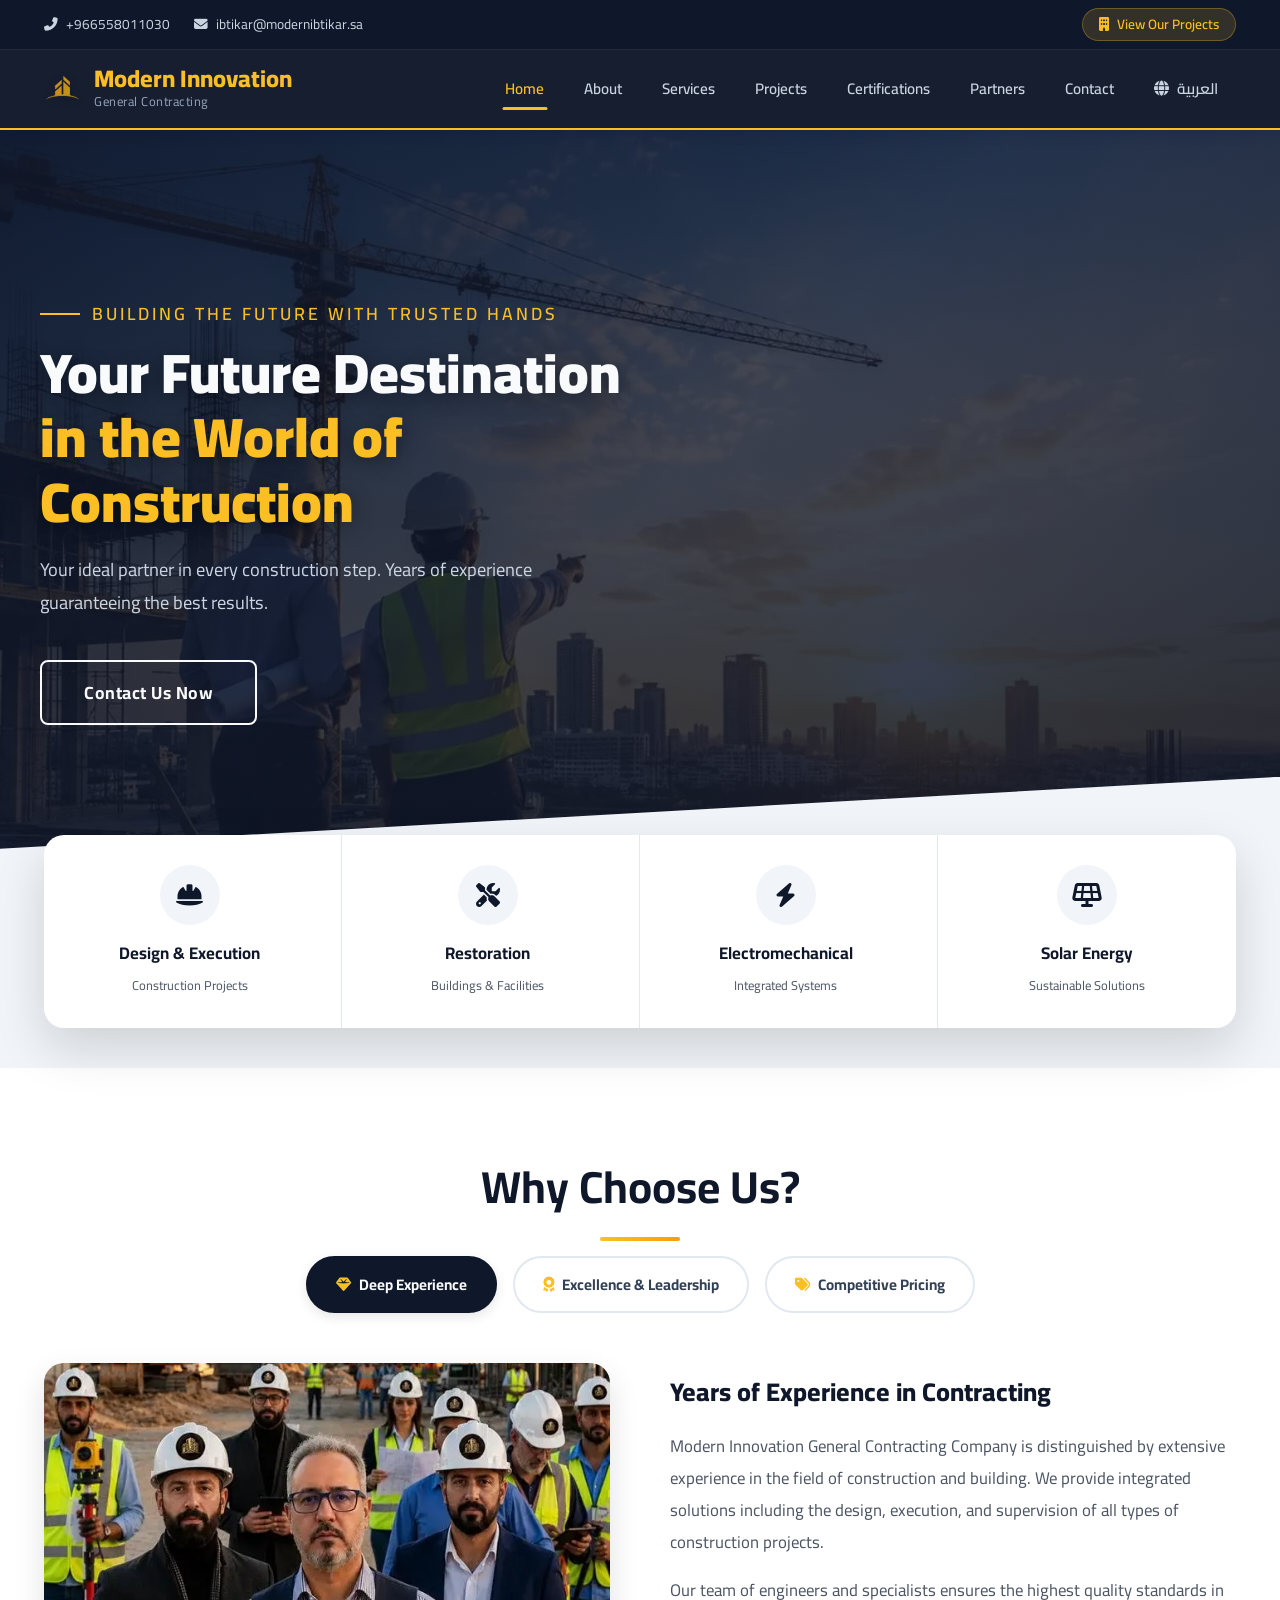
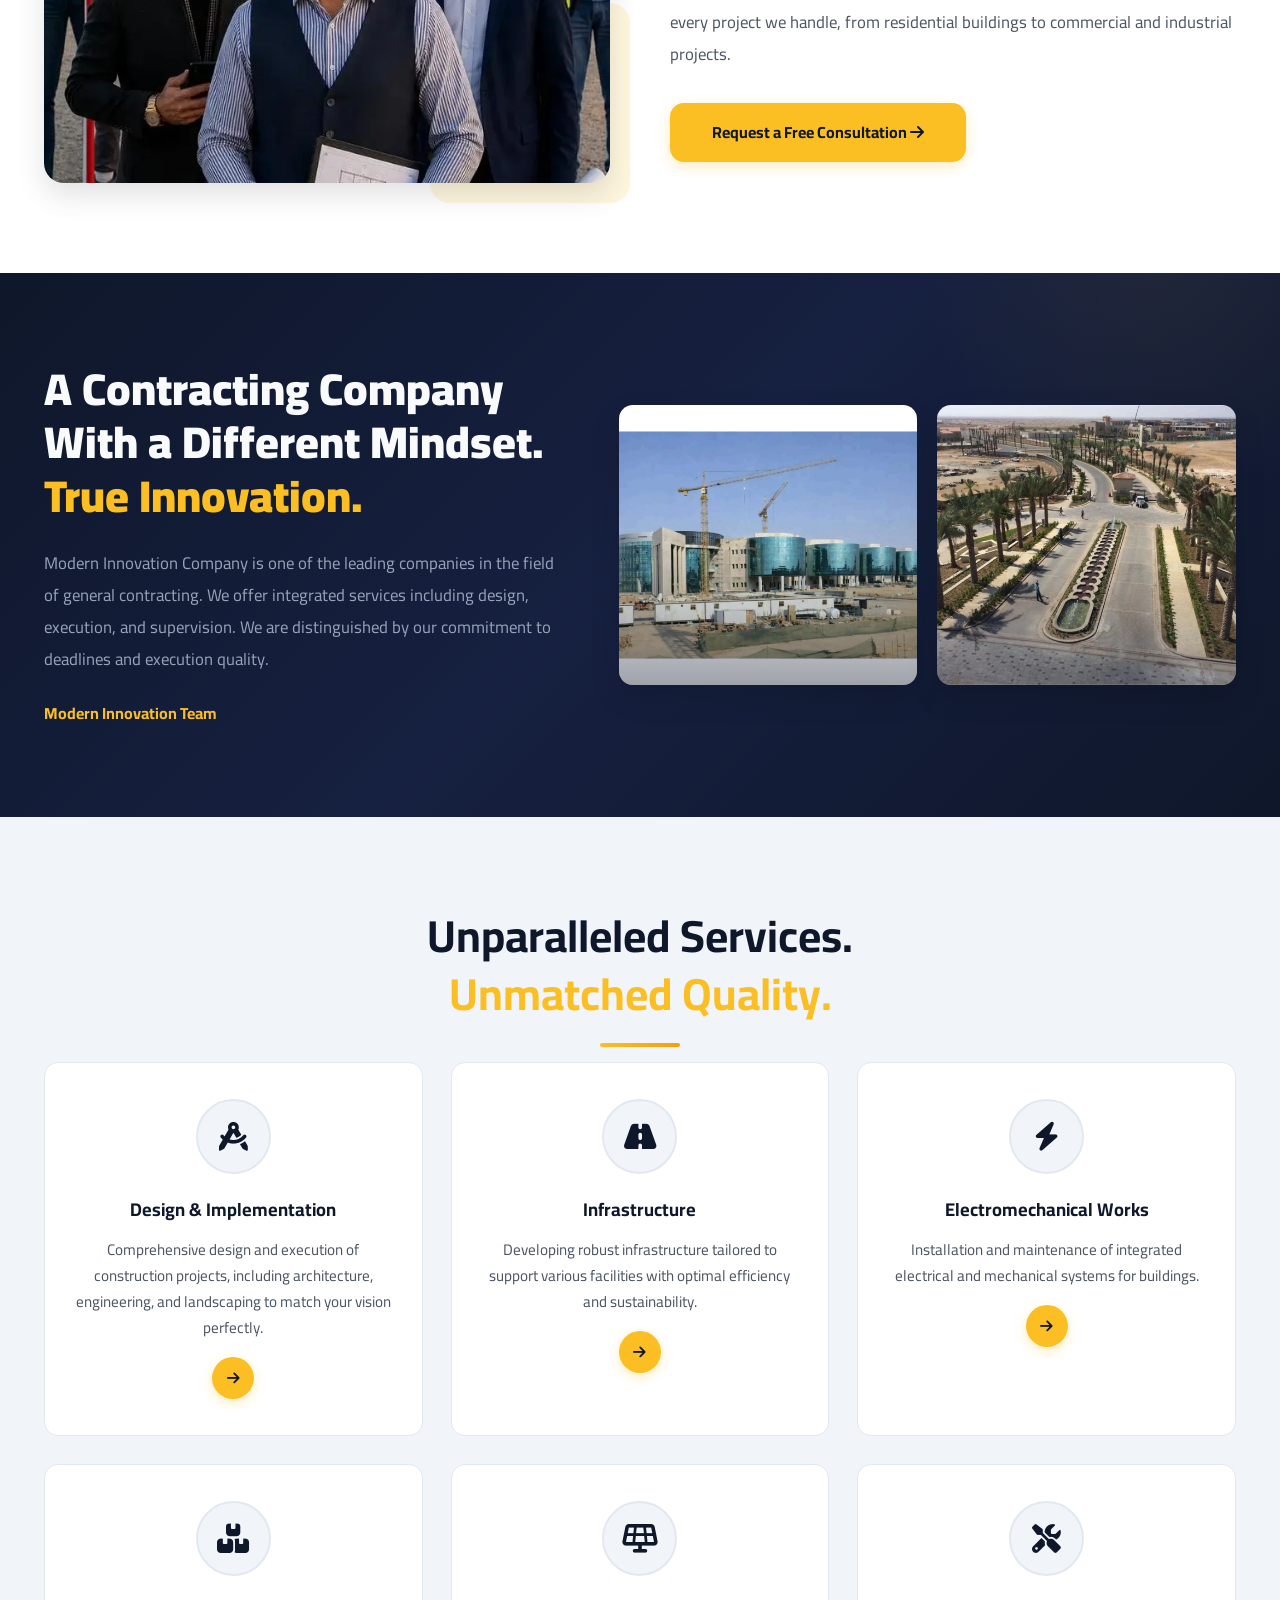
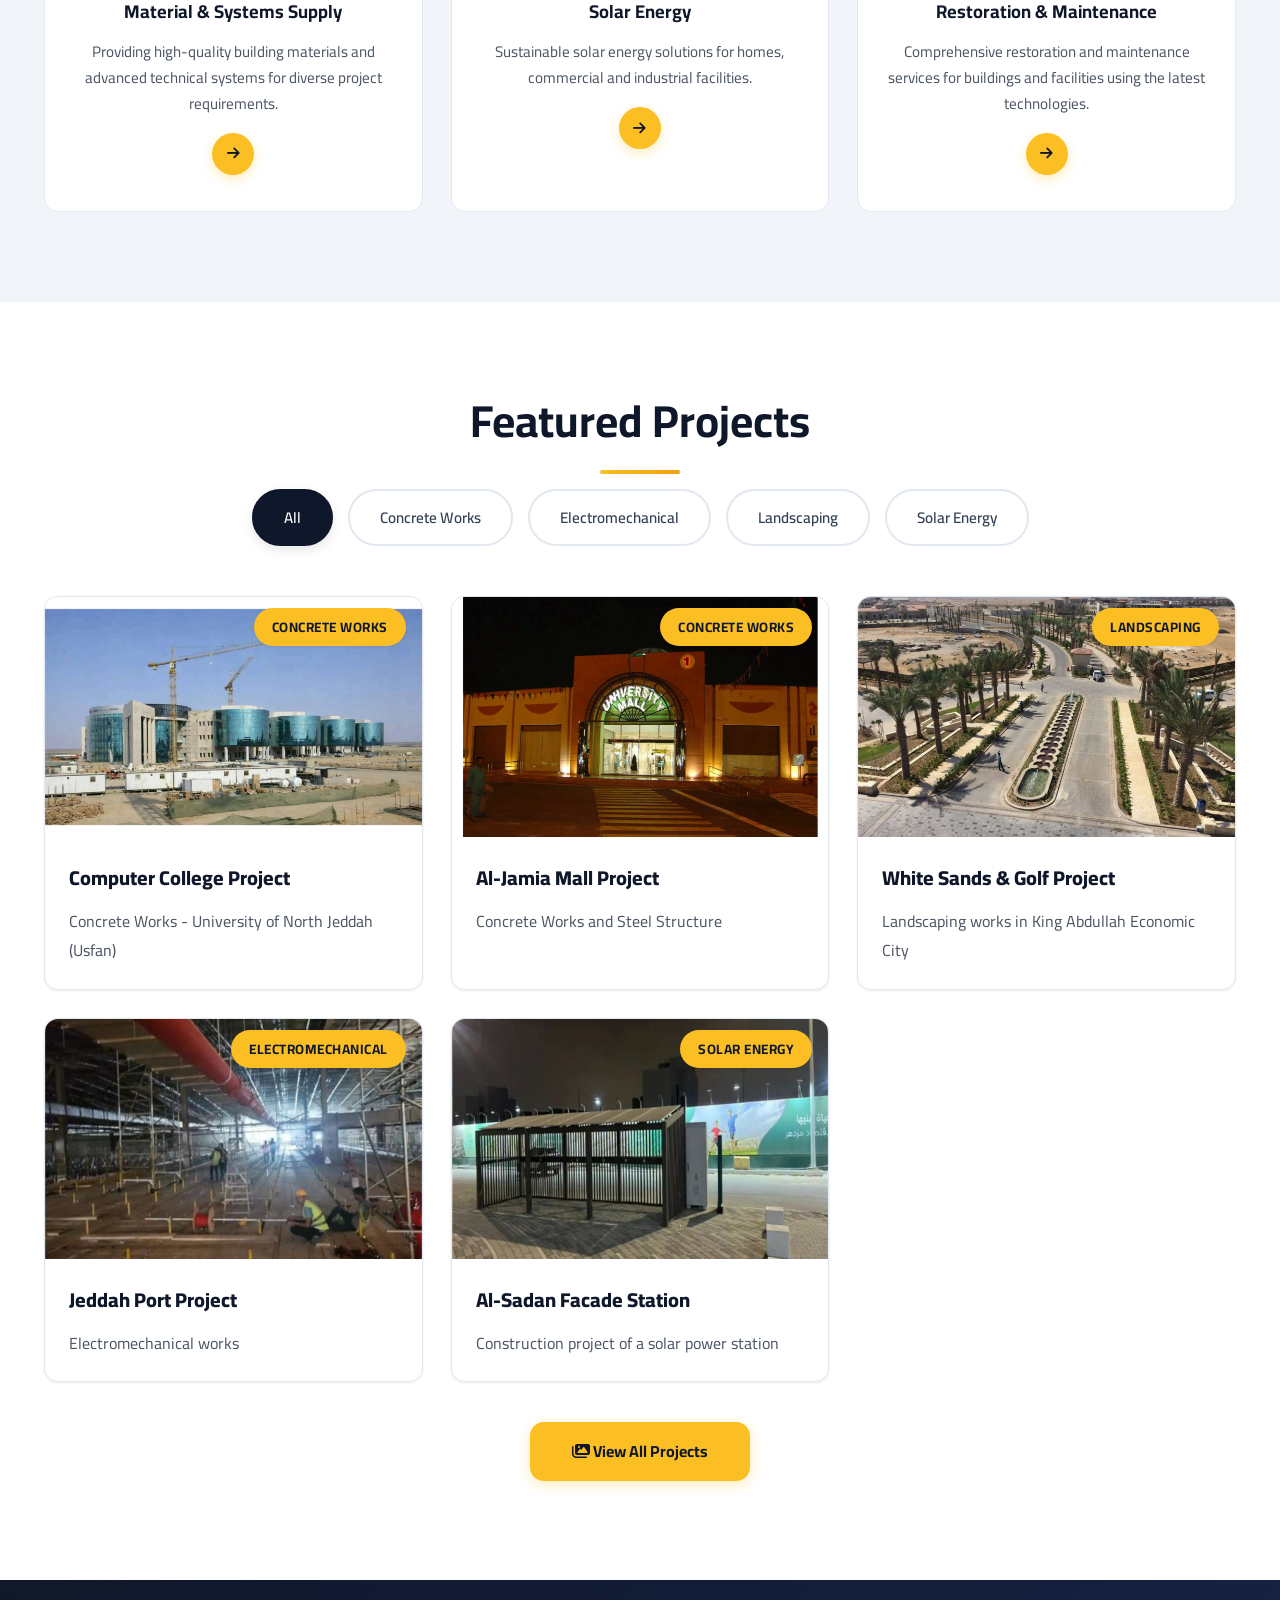
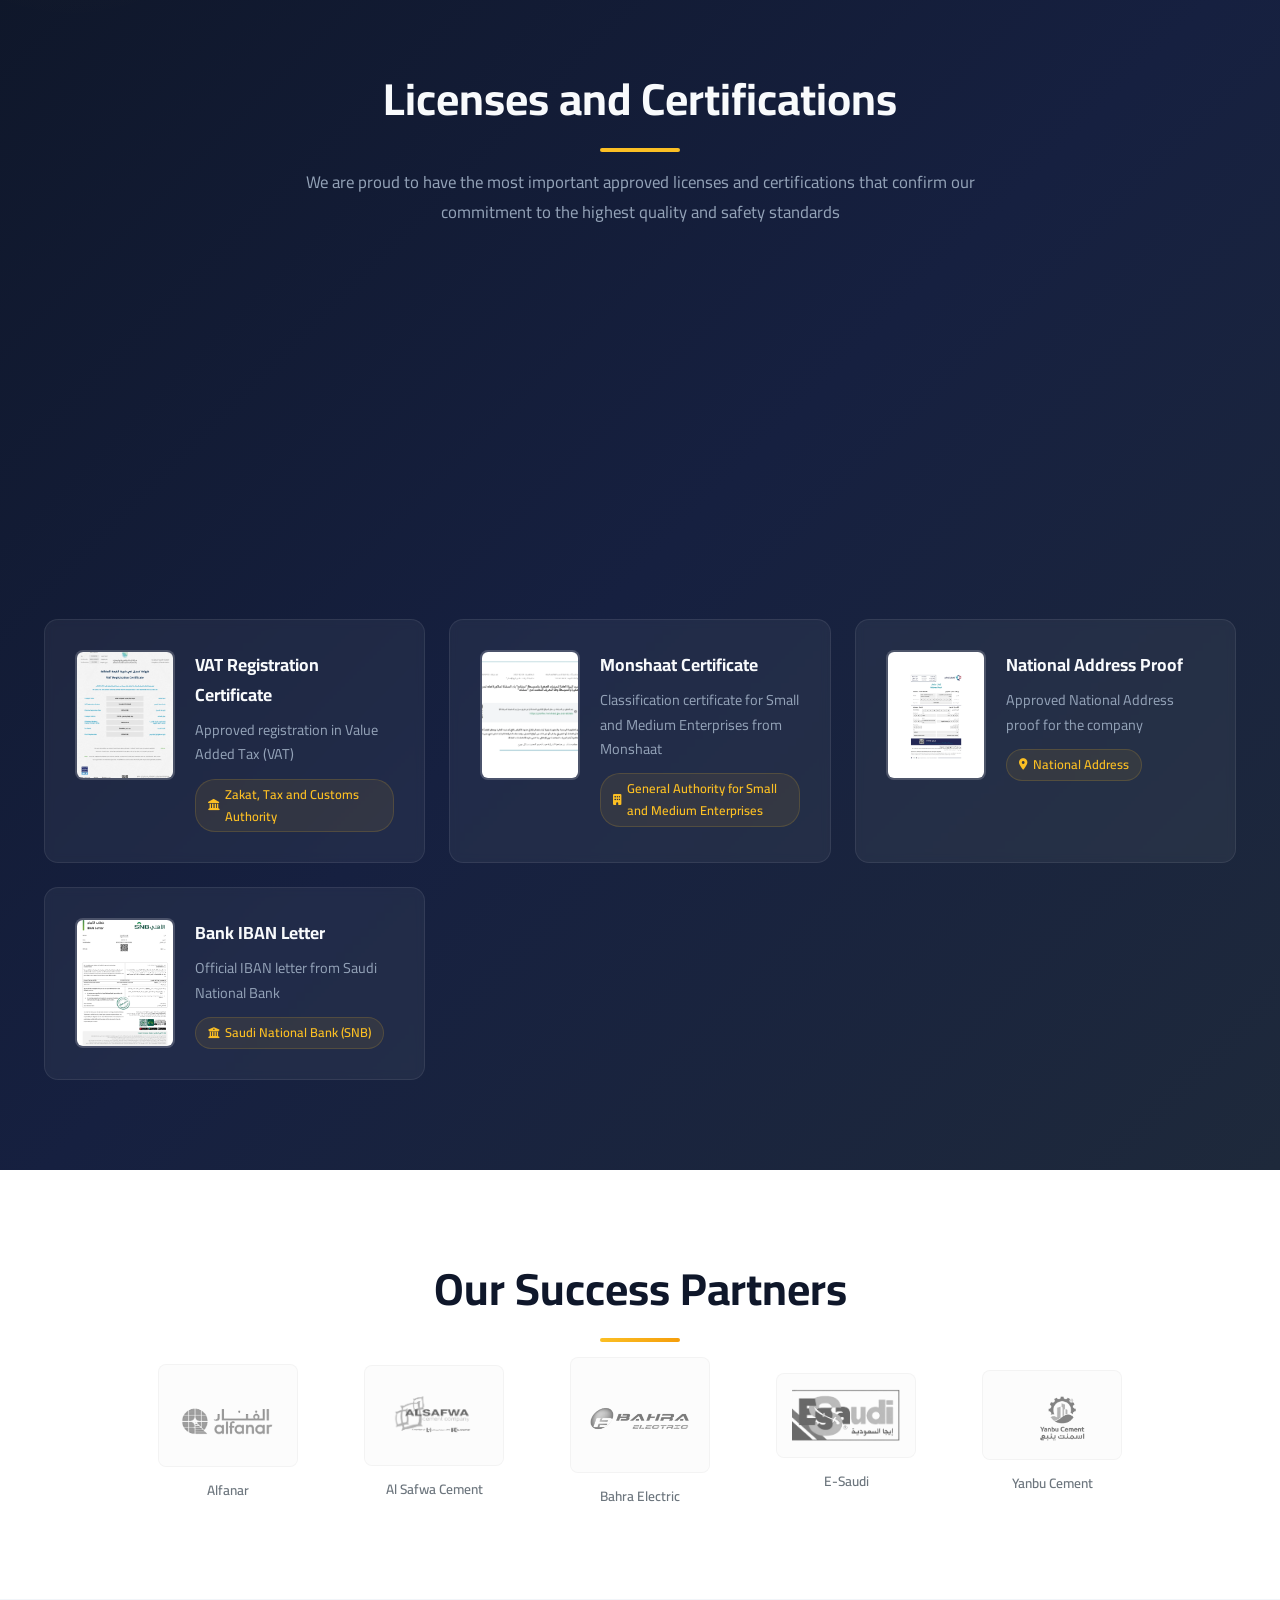
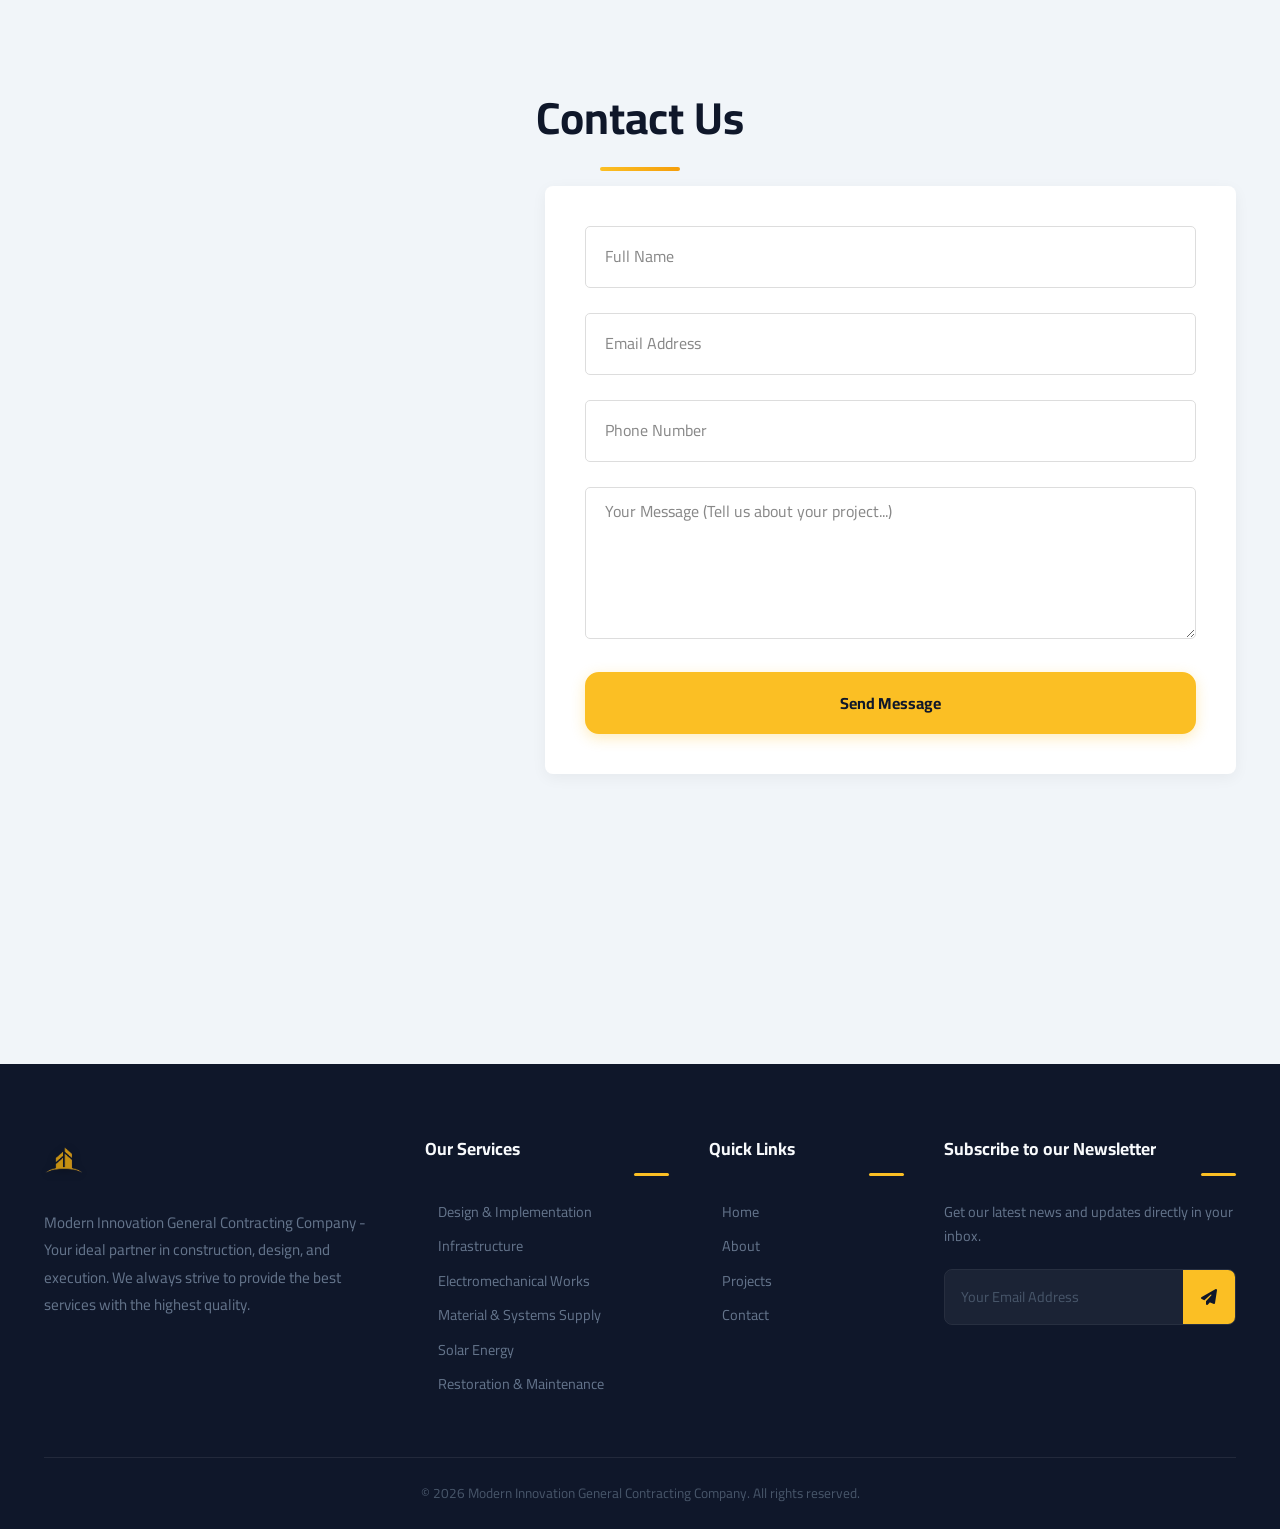
==== commit ff427d18: "making some edits" ====
--- a/index.html
+++ b/index.html
@@ -32,8 +32,6 @@
     <link rel="preload" href="style.css" as="style">
     <link rel="stylesheet" href="style.css">
 
-    <link rel="stylesheet" href="https://cdnjs.cloudflare.com/ajax/libs/font-awesome/6.0.0/css/all.min.css" media="print" onload="this.media='all'">
-    <noscript><link rel="stylesheet" href="https://cdnjs.cloudflare.com/ajax/libs/font-awesome/6.0.0/css/all.min.css"></noscript>
 
     <link rel="preload" as="image" href="Imgs/heroImage.webp" fetchpriority="high">
 </head>
@@ -77,7 +75,7 @@
                 <a href="#licenses" data-i18n="nav_certs">Certifications</a>
                 <a href="#partners" data-i18n="nav_partners">Partners</a>
                 <a href="#contact" data-i18n="nav_contact">Contact</a>
-                <a href="#" class="lang-switch" id="langToggle" aria-label="Switch language"><i class="fas fa-globe"></i> <span data-i18n="lang_text">العربية</span></a>
+                <button type="button" class="lang-switch" id="langToggle" aria-label="Switch language"><i class="fas fa-globe"></i> <span data-i18n="lang_text">العربية</span></button>
             </nav>
             <button class="mobile-menu-btn" aria-label="Toggle menu"><i class="fas fa-bars"></i></button>
         </div>
@@ -181,10 +179,10 @@
                 </div>
                 <div class="innovation-images">
                     <div class="innovation-img">
-                        <img src="Imgs/About1.webp" alt="Building Construction and Engineering" loading="lazy" width="400" height="280">
+                        <img src="Imgs/cardComputerCollage.webp" alt="Building Construction and Engineering" loading="lazy" width="400" height="280">
                     </div>
                     <div class="innovation-img">
-                        <img src="Imgs/About2.webp" alt="Modern Architectural Design" loading="lazy" width="400" height="280">
+                        <img src="Imgs/CardforWhiteSand.webp" alt="Modern Architectural Design" loading="lazy" width="400" height="280">
                     </div>
                 </div>
             </div>
@@ -562,7 +560,7 @@
     </footer>
 
     <!-- Certificate Lightbox Modal -->
-    <div class="cert-modal" id="certModal" role="dialog" aria-labelledby="certModalTitle" aria-hidden="true">
+    <div class="cert-modal" id="certModal" role="dialog" aria-modal="true" aria-labelledby="certModalTitle" aria-hidden="true">
         <div class="cert-modal-overlay"></div>
         <div class="cert-modal-content">
             <button class="cert-modal-close" aria-label="Close certificate modal"><i class="fas fa-times"></i></button>
@@ -575,4 +573,4 @@
     <script src="translations.js" defer></script>
     <script src="script.js" defer></script>
 </body>
-</html>
+</html>
--- a/style.css
+++ b/style.css
@@ -297,6 +297,54 @@
     color: var(--accent-color);
 }
 
+/* Ensure the language toggle button matches anchor styles */
+.nav-links .lang-switch {
+    color: #cbd5e1;
+    text-decoration: none;
+    padding: 10px 18px;
+    border-radius: var(--radius-sm);
+    transition: var(--transition);
+    font-weight: 600;
+    font-size: 0.95rem;
+    position: relative;
+    background: none;
+    border: none;
+    cursor: pointer;
+    display: inline-flex;
+    align-items: center;
+    gap: 8px;
+}
+
+.nav-links .lang-switch::after {
+    content: '';
+    position: absolute;
+    bottom: 2px;
+    left: 50%;
+    width: 0;
+    height: 3px;
+    background: var(--accent-color);
+    transition: var(--transition);
+    transform: translateX(-50%);
+    border-radius: 3px;
+}
+
+.nav-links .lang-switch:hover,
+.nav-links .lang-switch.active {
+    color: var(--accent-color);
+}
+
+.nav-links .lang-switch:hover::after,
+.nav-links .lang-switch.active::after {
+    width: 60%;
+}
+
+.nav-links .lang-switch:focus,
+.nav-links .lang-switch:focus-visible {
+    outline: 2px solid var(--accent-color);
+    outline-offset: 2px;
+    color: var(--accent-color);
+}
+
 .nav-links a:hover::after,
 .nav-links a.active::after {
     width: 60%;
--- a/style.css
+++ b/style.css
@@ -297,6 +297,54 @@
     color: var(--accent-color);
 }
 
+/* Ensure the language toggle button matches anchor styles */
+.nav-links .lang-switch {
+    color: #cbd5e1;
+    text-decoration: none;
+    padding: 10px 18px;
+    border-radius: var(--radius-sm);
+    transition: var(--transition);
+    font-weight: 600;
+    font-size: 0.95rem;
+    position: relative;
+    background: none;
+    border: none;
+    cursor: pointer;
+    display: inline-flex;
+    align-items: center;
+    gap: 8px;
+}
+
+.nav-links .lang-switch::after {
+    content: '';
+    position: absolute;
+    bottom: 2px;
+    left: 50%;
+    width: 0;
+    height: 3px;
+    background: var(--accent-color);
+    transition: var(--transition);
+    transform: translateX(-50%);
+    border-radius: 3px;
+}
+
+.nav-links .lang-switch:hover,
+.nav-links .lang-switch.active {
+    color: var(--accent-color);
+}
+
+.nav-links .lang-switch:hover::after,
+.nav-links .lang-switch.active::after {
+    width: 60%;
+}
+
+.nav-links .lang-switch:focus,
+.nav-links .lang-switch:focus-visible {
+    outline: 2px solid var(--accent-color);
+    outline-offset: 2px;
+    color: var(--accent-color);
+}
+
 .nav-links a:hover::after,
 .nav-links a.active::after {
     width: 60%;
